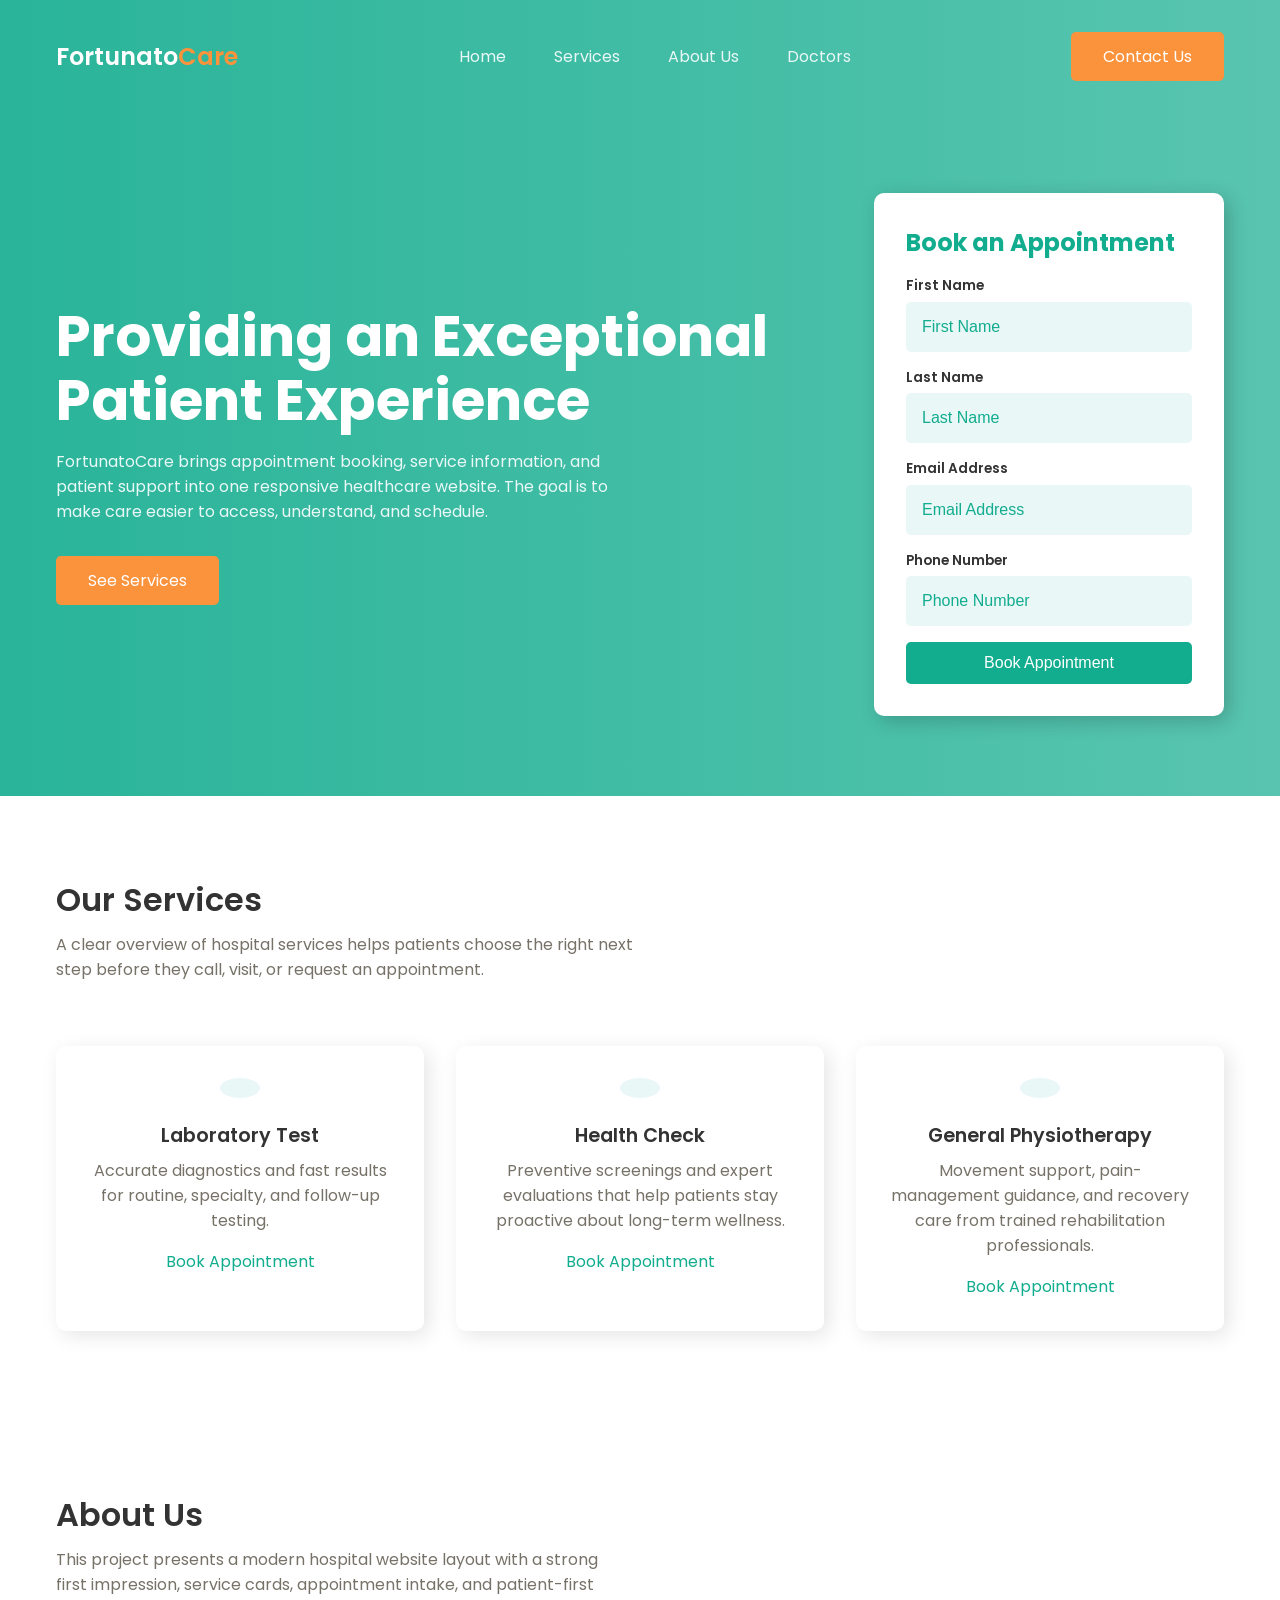
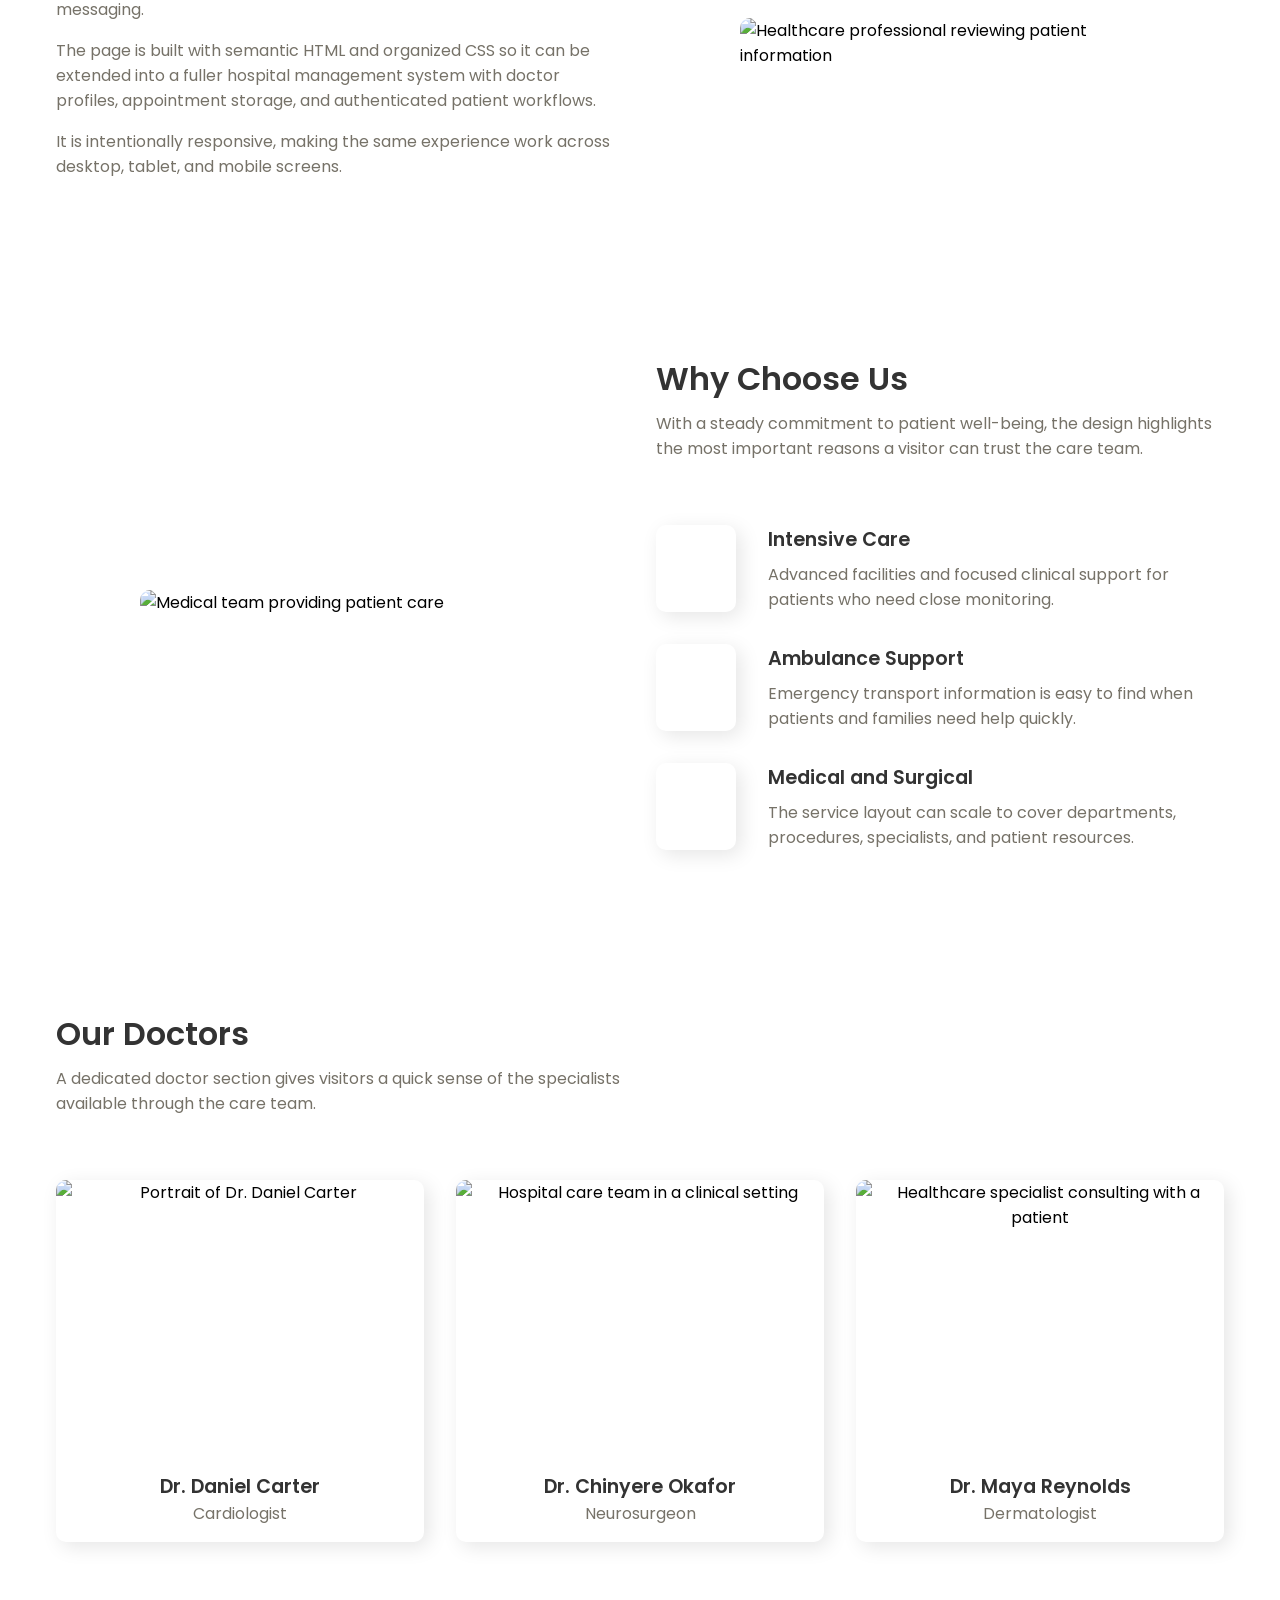
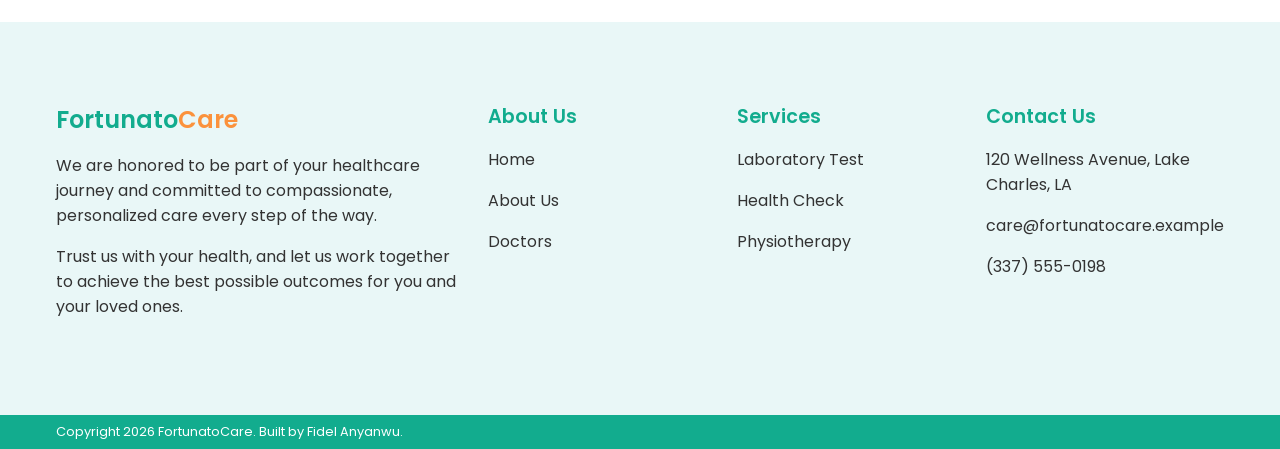
==== index.html @ faa522d3 "Polish hospital website and documentation" ====
<!DOCTYPE html>
<html lang="en">
  <head>
    <meta charset="UTF-8" />
    <meta name="viewport" content="width=device-width, initial-scale=1.0" />
    <meta
      name="description"
      content="FortunatoCare is a responsive hospital landing page for appointments, services, doctors, and patient support."
    />
    <link
      href="https://cdn.jsdelivr.net/npm/remixicon@3.4.0/fonts/remixicon.css"
      rel="stylesheet"
    />
    <link rel="stylesheet" href="styles.css" />
    <title>FortunatoCare | Responsive Hospital Website</title>
  </head>
  <body>
    <header>
      <nav class="section__container nav__container">
        <a class="nav__logo" href="#home" aria-label="FortunatoCare home">
          Fortunato<span>Care</span>
        </a>
        <ul class="nav__links">
          <li class="link"><a href="#home">Home</a></li>
          <li class="link"><a href="#services">Services</a></li>
          <li class="link"><a href="#about">About Us</a></li>
          <li class="link"><a href="#doctors">Doctors</a></li>
        </ul>
        <a class="btn" href="#contact">Contact Us</a>
      </nav>

      <div id="home" class="section__container header__container">
        <div class="header__content">
          <h1>Providing an Exceptional Patient Experience</h1>
          <p>
            FortunatoCare brings appointment booking, service information, and
            patient support into one responsive healthcare website. The goal is
            to make care easier to access, understand, and schedule.
          </p>
          <a class="btn" href="#services">See Services</a>
        </div>

        <div id="appointment" class="header__form">
          <form action="#" method="post">
            <h4>Book an Appointment</h4>
            <label>
              <span>First Name</span>
              <input type="text" name="first-name" placeholder="First Name" required />
            </label>
            <label>
              <span>Last Name</span>
              <input type="text" name="last-name" placeholder="Last Name" required />
            </label>
            <label>
              <span>Email Address</span>
              <input type="email" name="email" placeholder="Email Address" required />
            </label>
            <label>
              <span>Phone Number</span>
              <input type="tel" name="phone" placeholder="Phone Number" required />
            </label>
            <button class="btn form__btn">Book Appointment</button>
          </form>
        </div>
      </div>
    </header>

    <main>
      <section id="services" class="section__container service__container">
        <div class="service__header">
          <div class="service__header__content">
            <h2 class="section__header">Our Services</h2>
            <p>
              A clear overview of hospital services helps patients choose the
              right next step before they call, visit, or request an appointment.
            </p>
          </div>
        </div>

        <div class="service__grid">
          <div class="service__card">
            <span><i class="ri-microscope-line"></i></span>
            <h4>Laboratory Test</h4>
            <p>
              Accurate diagnostics and fast results for routine, specialty, and
              follow-up testing.
            </p>
            <a href="#appointment">Book Appointment</a>
          </div>
          <div class="service__card">
            <span><i class="ri-mental-health-line"></i></span>
            <h4>Health Check</h4>
            <p>
              Preventive screenings and expert evaluations that help patients
              stay proactive about long-term wellness.
            </p>
            <a href="#appointment">Book Appointment</a>
          </div>
          <div class="service__card">
            <span><i class="ri-hospital-line"></i></span>
            <h4>General Physiotherapy</h4>
            <p>
              Movement support, pain-management guidance, and recovery care from
              trained rehabilitation professionals.
            </p>
            <a href="#appointment">Book Appointment</a>
          </div>
        </div>
      </section>

      <section id="about" class="section__container about__container">
        <div class="about__content">
          <h2 class="section__header">About Us</h2>
          <p>
            This project presents a modern hospital website layout with a strong
            first impression, service cards, appointment intake, and patient-first
            messaging.
          </p>
          <p>
            The page is built with semantic HTML and organized CSS so it can be
            extended into a fuller hospital management system with doctor
            profiles, appointment storage, and authenticated patient workflows.
          </p>
          <p>
            It is intentionally responsive, making the same experience work
            across desktop, tablet, and mobile screens.
          </p>
        </div>
        <div class="about__image">
          <img
            src="about.jpg"
            alt="Healthcare professional reviewing patient information"
          />
        </div>
      </section>

      <section class="section__container why__container">
        <div class="why__image">
          <img src="choose-us.webp" alt="Medical team providing patient care" />
        </div>
        <div class="why__content">
          <h2 class="section__header">Why Choose Us</h2>
          <p>
            With a steady commitment to patient well-being, the design highlights
            the most important reasons a visitor can trust the care team.
          </p>
          <div class="why__grid">
            <span><i class="ri-hand-heart-line"></i></span>
            <div>
              <h4>Intensive Care</h4>
              <p>
                Advanced facilities and focused clinical support for patients who
                need close monitoring.
              </p>
            </div>
            <span><i class="ri-truck-line"></i></span>
            <div>
              <h4>Ambulance Support</h4>
              <p>
                Emergency transport information is easy to find when patients and
                families need help quickly.
              </p>
            </div>
            <span><i class="ri-hospital-line"></i></span>
            <div>
              <h4>Medical and Surgical</h4>
              <p>
                The service layout can scale to cover departments, procedures,
                specialists, and patient resources.
              </p>
            </div>
          </div>
        </div>
      </section>

      <section id="doctors" class="section__container doctors__container">
        <div class="doctors__header">
          <div class="doctors__header__content">
            <h2 class="section__header">Our Doctors</h2>
            <p>
              A dedicated doctor section gives visitors a quick sense of the
              specialists available through the care team.
            </p>
          </div>
        </div>

        <div class="doctors__grid">
          <div class="doctors__card">
            <div class="doctors__card__image">
              <img src="doctor-2.jpeg" alt="Portrait of Dr. Daniel Carter" />
            </div>
            <h4>Dr. Daniel Carter</h4>
            <p>Cardiologist</p>
          </div>
          <div class="doctors__card">
            <div class="doctors__card__image">
              <img src="us.jpg" alt="Hospital care team in a clinical setting" />
            </div>
            <h4>Dr. Chinyere Okafor</h4>
            <p>Neurosurgeon</p>
          </div>
          <div class="doctors__card">
            <div class="doctors__card__image">
              <img
                src="about.jpg"
                alt="Healthcare specialist consulting with a patient"
              />
            </div>
            <h4>Dr. Maya Reynolds</h4>
            <p>Dermatologist</p>
          </div>
        </div>
      </section>
    </main>

    <footer id="contact" class="footer">
      <div class="section__container footer__container">
        <div class="footer__col">
          <h3>Fortunato<span>Care</span></h3>
          <p>
            We are honored to be part of your healthcare journey and committed
            to compassionate, personalized care every step of the way.
          </p>
          <p>
            Trust us with your health, and let us work together to achieve the
            best possible outcomes for you and your loved ones.
          </p>
        </div>
        <div class="footer__col">
          <h4>About Us</h4>
          <p><a href="#home">Home</a></p>
          <p><a href="#about">About Us</a></p>
          <p><a href="#doctors">Doctors</a></p>
        </div>
        <div class="footer__col">
          <h4>Services</h4>
          <p><a href="#services">Laboratory Test</a></p>
          <p><a href="#services">Health Check</a></p>
          <p><a href="#services">Physiotherapy</a></p>
        </div>
        <div class="footer__col">
          <h4>Contact Us</h4>
          <p><i class="ri-map-pin-2-fill"></i> 120 Wellness Avenue, Lake Charles, LA</p>
          <p><i class="ri-mail-fill"></i> care@fortunatocare.example</p>
          <p><i class="ri-phone-fill"></i> (337) 555-0198</p>
        </div>
      </div>
      <div class="footer__bar">
        <div class="footer__bar__content">
          <p>Copyright 2026 FortunatoCare. Built by Fidel Anyanwu.</p>
        </div>
      </div>
    </footer>
  </body>
</html>
---- styles.css ----
@import url("https://fonts.googleapis.com/css2?family=Poppins:wght@400;500;600;700&display=swap");

:root {
  --primary-color: #12ac8e;
  --primary-color-dark: #0d846c;
  --primary-color-light: #e9f7f7;
  --secondary-color: #fb923c;
  --text-dark: #333333;
  --text-light: #767268;
  --white: #ffffff;
  --max-width: 1200px;
}

* {
  padding: 0;
  margin: 0;
  box-sizing: border-box;
}

html {
  scroll-behavior: smooth;
}

.section__container {
  max-width: var(--max-width);
  margin: auto;
  padding: 5rem 1rem;
}

.section__header {
  margin-bottom: 0.5rem;
  font-size: 2rem;
  font-weight: 600;
  color: var(--text-dark);
}

.btn {
  display: inline-flex;
  align-items: center;
  justify-content: center;
  padding: 0.75rem 2rem;
  outline: none;
  border: none;
  font-size: 1rem;
  white-space: nowrap;
  color: var(--white);
  background-color: var(--secondary-color);
  border-radius: 5px;
  cursor: pointer;
  transition: 0.3s;
}

.btn:hover,
.btn:focus-visible {
  color: var(--white);
  background-color: #e2761f;
}

img {
  width: 100%;
  display: block;
}

a {
  text-decoration: none;
}

body {
  font-family: "Poppins", sans-serif;
}

header {
  background-image: linear-gradient(
      to right,
      rgba(18, 172, 142, 0.9),
      rgba(18, 172, 142, 0.7)
    ),
    url("us.jpg");
  background-position: center center;
  background-size: cover;
  background-repeat: no-repeat;
}

.nav__container {
  padding: 2rem 1rem;
  display: flex;
  align-items: center;
  justify-content: space-between;
}

.nav__logo {
  font-size: 1.5rem;
  font-weight: 600;
  color: var(--white);
}

.nav__logo:hover,
.nav__logo:focus-visible {
  color: var(--white);
}

.nav__logo span {
  color: var(--secondary-color);
}

.nav__links {
  list-style: none;
  display: flex;
  align-items: center;
  justify-content: center;
  gap: 2rem;
}

.link a {
  padding: 0.5rem;
  color: var(--primary-color-light);
}

.link a:hover {
  color: var(--white);
}

.link a:focus-visible,
.btn:focus-visible,
.service__card a:focus-visible,
.footer__col a:focus-visible {
  outline: 3px solid rgba(255, 255, 255, 0.8);
  outline-offset: 3px;
}

.header__container {
  display: flex;
  align-items: center;
  gap: 5rem;
}

.header__container h1 {
  margin-bottom: 1rem;
  max-width: 800px;
  font-size: 3.5rem;
  line-height: 4rem;
  color: var(--white);
}

.header__container p {
  margin-bottom: 2rem;
  max-width: 600px;
  color: var(--primary-color-light);
}

.header__form {
  width: 100%;
  max-width: 350px;
}

.header__form form {
  display: grid;
  gap: 1rem;
  padding: 2rem;
  background-color: var(--white);
  border-radius: 10px;
  box-shadow: 5px 5px 20px rgba(0, 0, 0, 0.2);
}

.header__form input {
  width: 100%;
  padding: 1rem;
  outline: none;
  border: none;
  font-size: 1rem;
  color: var(--primary-color);
  background-color: var(--primary-color-light);
  border-radius: 5px;
}

.header__form input::placeholder {
  color: var(--primary-color);
}

.header__form label {
  display: grid;
  gap: 0.35rem;
  color: var(--text-dark);
  font-size: 0.85rem;
  font-weight: 600;
}

.header__form input:focus-visible {
  box-shadow: 0 0 0 3px rgba(18, 172, 142, 0.25);
}

.form__btn {
  background-color: var(--primary-color);
  transition: 0.3s;
}

.form__btn:hover {
  background-color: var(--primary-color-dark);
}

.header__form h4 {
  font-size: 1.5rem;
  font-weight: 700;
  color: var(--primary-color);
}

.service__header {
  display: flex;
  align-items: center;
  justify-content: space-between;
  gap: 2rem;
}

.service__header__content p {
  max-width: 600px;
  color: var(--text-light);
}

.service__btn {
  padding: 0.75rem 1rem;
  outline: none;
  font-size: 1rem;
  color: var(--primary-color);
  border: 1px solid var(--primary-color);
  background-color: transparent;
  border-radius: 5px;
  white-space: nowrap;
  cursor: pointer;
  transition: 0.3s;
}

.service__btn:hover {
  color: var(--white);
  background-color: var(--primary-color);
}

.service__grid {
  margin-top: 4rem;
  display: grid;
  grid-template-columns: repeat(3, 1fr);
  gap: 2rem;
}

.service__card {
  padding: 2rem;
  text-align: center;
  border-radius: 10px;
  box-shadow: 5px 5px 20px rgba(0, 0, 0, 0.1);
  cursor: pointer;
}

.service__card span {
  display: inline-block;
  margin-bottom: 1rem;
  padding: 10px 20px;
  font-size: 2.5rem;
  color: var(--primary-color);
  background-color: var(--primary-color-light);
  border-radius: 100%;
  transition: 0.3s;
}

.service__card h4 {
  margin-bottom: 0.5rem;
  font-size: 1.2rem;
  font-weight: 600;
  color: var(--text-dark);
}

.service__card p {
  margin-bottom: 1rem;
  color: var(--text-light);
}

.service__card a {
  color: var(--primary-color);
}

.service__card a:hover {
  color: var(--primary-color-dark);
}

.service__card:hover span {
  color: var(--primary-color-light);
  background-color: var(--primary-color);
}

.about__container {
  display: grid;
  grid-template-columns: repeat(2, 1fr);
  gap: 2rem;
  align-items: center;
}

.about__content p {
  margin-bottom: 1rem;
  color: var(--text-light);
}

.about__image img {
  max-width: 400px;
  margin: auto;
  border-radius: 10px;
}

.why__container {
  display: grid;
  grid-template-columns: repeat(2, 1fr);
  gap: 2rem;
  align-items: center;
}

.why__image img {
  max-width: 400px;
  margin: auto;
  border-radius: 10px;
}

.why__content p {
  color: var(--text-light);
}

.why__grid {
  margin-top: 4rem;
  display: grid;
  grid-template-columns: 80px auto;
  gap: 2rem;
}

.why__grid span {
  display: inline-flex;
  align-items: center;
  justify-content: center;
  font-size: 2.5rem;
  color: var(--primary-color);
  border-radius: 10px;
  box-shadow: 5px 5px 20px rgba(0, 0, 0, 0.1);
}

.why__grid h4 {
  margin-bottom: 0.5rem;
  font-size: 1.2rem;
  font-weight: 600;
  color: var(--text-dark);
}

.why__grid p {
  color: var(--text-light);
}

.doctors__header {
  display: flex;
  align-items: center;
  justify-content: space-between;
  gap: 2rem;
}

.doctors__header__content p {
  max-width: 600px;
  color: var(--text-light);
}

.doctors__nav {
  display: flex;
  align-items: center;
  gap: 1rem;
}

.doctors__nav span {
  padding: 5px 15px;
  font-size: 1.5rem;
  color: var(--primary-color);
  background-color: var(--primary-color-light);
  cursor: pointer;
}

.doctors__grid {
  margin-top: 4rem;
  display: grid;
  grid-template-columns: repeat(3, 1fr);
  gap: 2rem;
}

.doctors__card {
  text-align: center;
  box-shadow: 5px 5px 20px rgba(0, 0, 0, 0.1);
  border-radius: 10px;
  cursor: pointer;
  overflow: hidden;
}

.doctors__card__image {
  position: relative;
  overflow: hidden;
}

.doctors__card__image img {
  aspect-ratio: 4 / 3;
  object-fit: cover;
}

.doctors__socials {
  position: absolute;
  left: 0;
  bottom: -4rem;
  width: 100%;
  display: flex;
  align-items: center;
  justify-content: center;
  gap: 1rem;
  transition: 0.5s;
}

.doctors__socials span {
  display: inline-block;
  padding: 6px 12px;
  font-size: 1.5rem;
  color: var(--text-dark);
  background-color: var(--white);
  border-radius: 5px;
  cursor: pointer;
  transition: 0.3s;
}

.doctors__socials span:hover {
  color: var(--primary-color);
}

.doctors__card:hover .doctors__socials {
  bottom: 2rem;
}

.doctors__card h4 {
  margin-top: 1rem;
  font-size: 1.2rem;
  font-weight: 600;
  color: var(--text-dark);
}

.doctors__card p {
  margin-bottom: 1rem;
  color: var(--text-light);
}

.footer {
  background-color: var(--primary-color-light);
}

.footer__container {
  display: grid;
  grid-template-columns: 400px repeat(3, 1fr);
  gap: 2rem;
}

.footer__col h3 {
  margin-bottom: 1rem;
  font-size: 1.5rem;
  font-weight: 600;
  color: var(--primary-color);
}

.footer__col h3 span {
  color: var(--secondary-color);
}

.footer__col h4 {
  margin-bottom: 1rem;
  font-size: 1.2rem;
  font-weight: 600;
  color: var(--primary-color);
}

.footer__col p {
  margin-bottom: 1rem;
  color: var(--text-dark);
  cursor: pointer;
  transition: 0.3s;
}

.footer__col p:hover {
  color: var(--primary-color);
}

.footer__col a {
  color: inherit;
}

.footer__col i {
  color: var(--primary-color);
}

.footer__bar {
  background-color: var(--primary-color);
}

.footer__bar__content {
  max-width: var(--max-width);
  margin: auto;
  padding: 0.5rem 1rem;
  display: flex;
  align-items: center;
  justify-content: space-between;
  gap: 2rem;
}

.footer__bar__content p {
  font-size: 0.8rem;
  color: var(--white);
}

.footer__socials {
  display: flex;
  align-items: center;
  gap: 1rem;
  font-size: 1rem;
  color: var(--white);
  cursor: pointer;
}

@media (width < 900px) {
  .service__grid {
    grid-template-columns: repeat(2, 1fr);
    gap: 1rem;
  }

  .about__container {
    grid-template-columns: repeat(1, 1fr);
  }

  .about__image {
    grid-area: 1/1/2/2;
  }

  .about__content {
    text-align: center;
  }

  .why__container {
    grid-template-columns: repeat(1, 1fr);
  }

  .why__content {
    text-align: center;
  }

  .why__grid {
    text-align: left;
  }

  .doctors__grid {
    grid-template-columns: repeat(2, 1fr);
    gap: 1rem;
  }

  .footer__container {
    grid-template-columns: repeat(2, 1fr);
  }
}

@media (width < 780px) {
  .nav__container {
    gap: 1rem;
  }

  .nav__links {
    display: none;
  }

  .header__container {
    flex-direction: column;
  }

  .header__container h1 {
    font-size: 2.5rem;
    line-height: 3rem;
  }
}

@media (width < 600px) {
  .section__container {
    padding: 3.5rem 1rem;
  }

  .service__header {
    flex-direction: column;
    text-align: center;
  }

  .service__grid {
    grid-template-columns: repeat(1, 1fr);
  }

  .why__grid {
    column-gap: 1rem;
  }

  .doctors__header {
    flex-direction: column;
    text-align: center;
  }

  .doctors__grid {
    grid-template-columns: repeat(1, 1fr);
  }

  .footer__bar__content {
    flex-direction: column;
    gap: 1rem;
  }

  .footer__container {
    grid-template-columns: 1fr;
  }
}
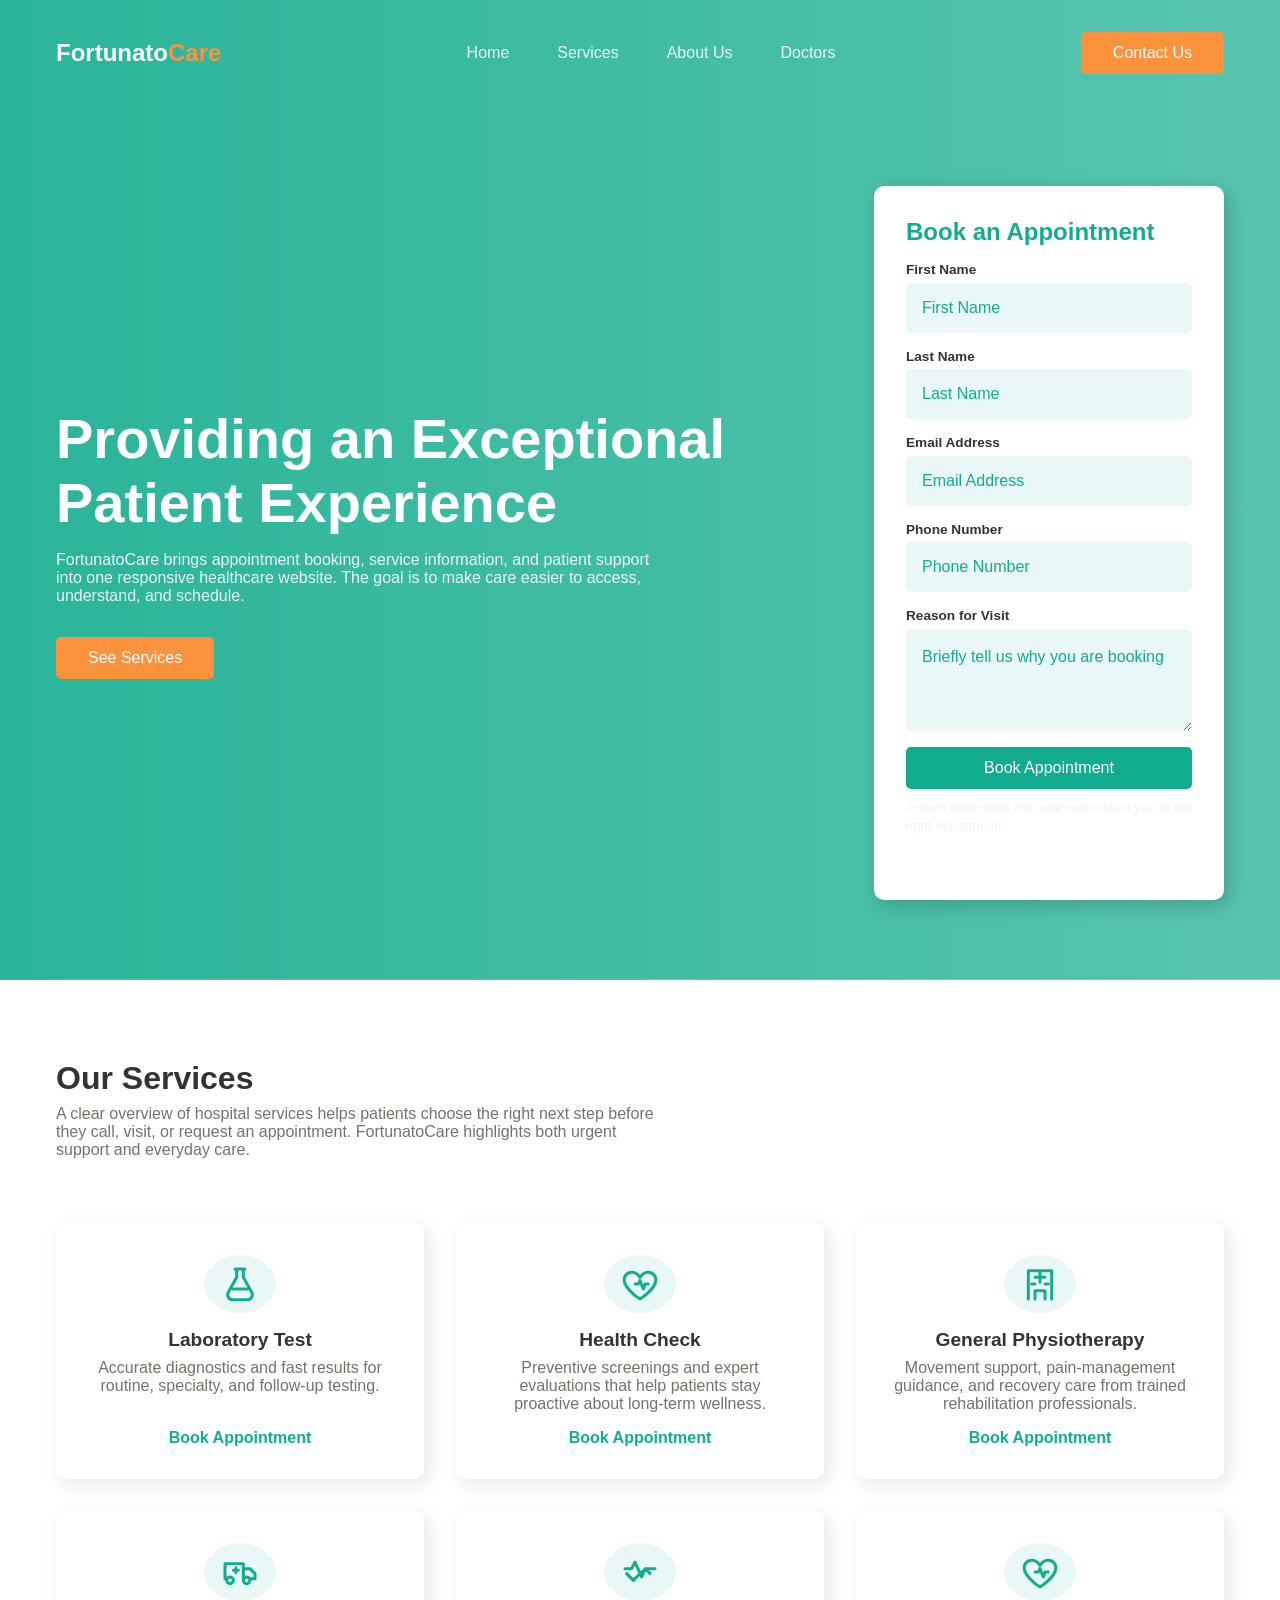
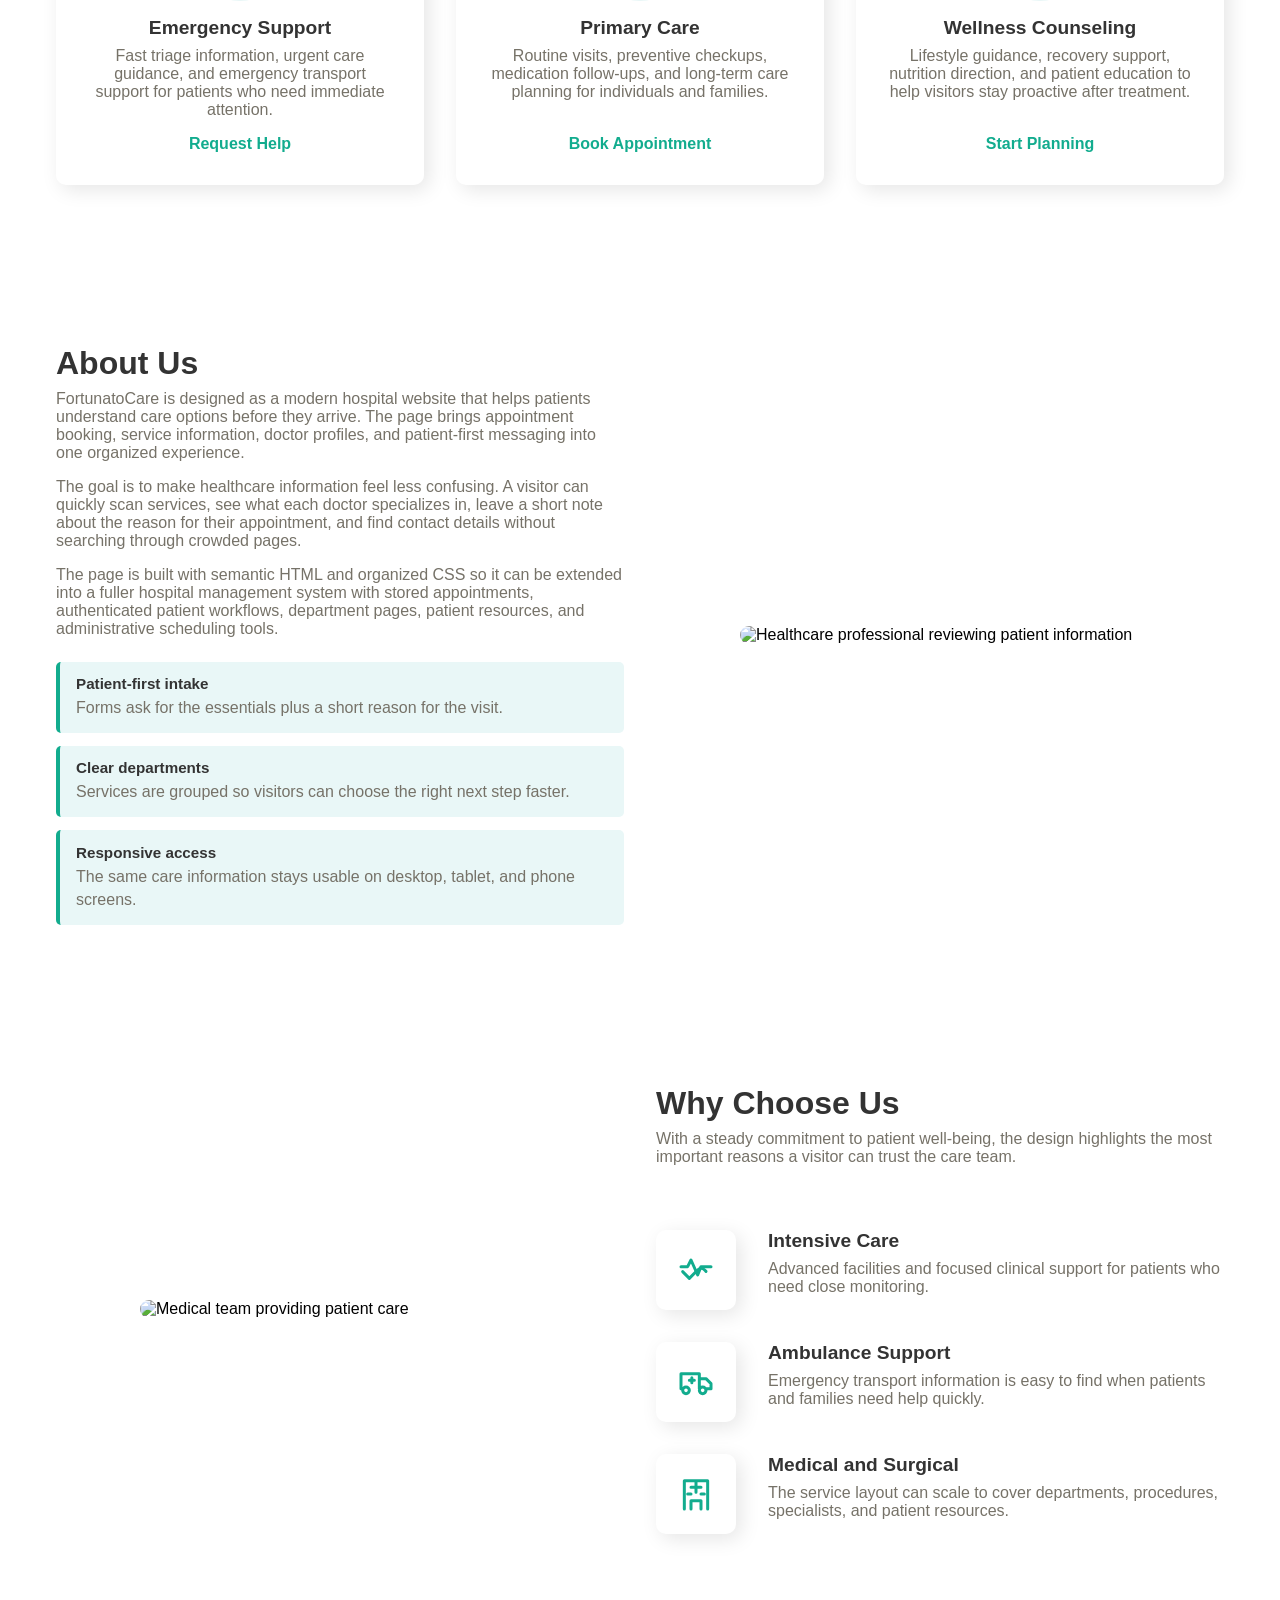
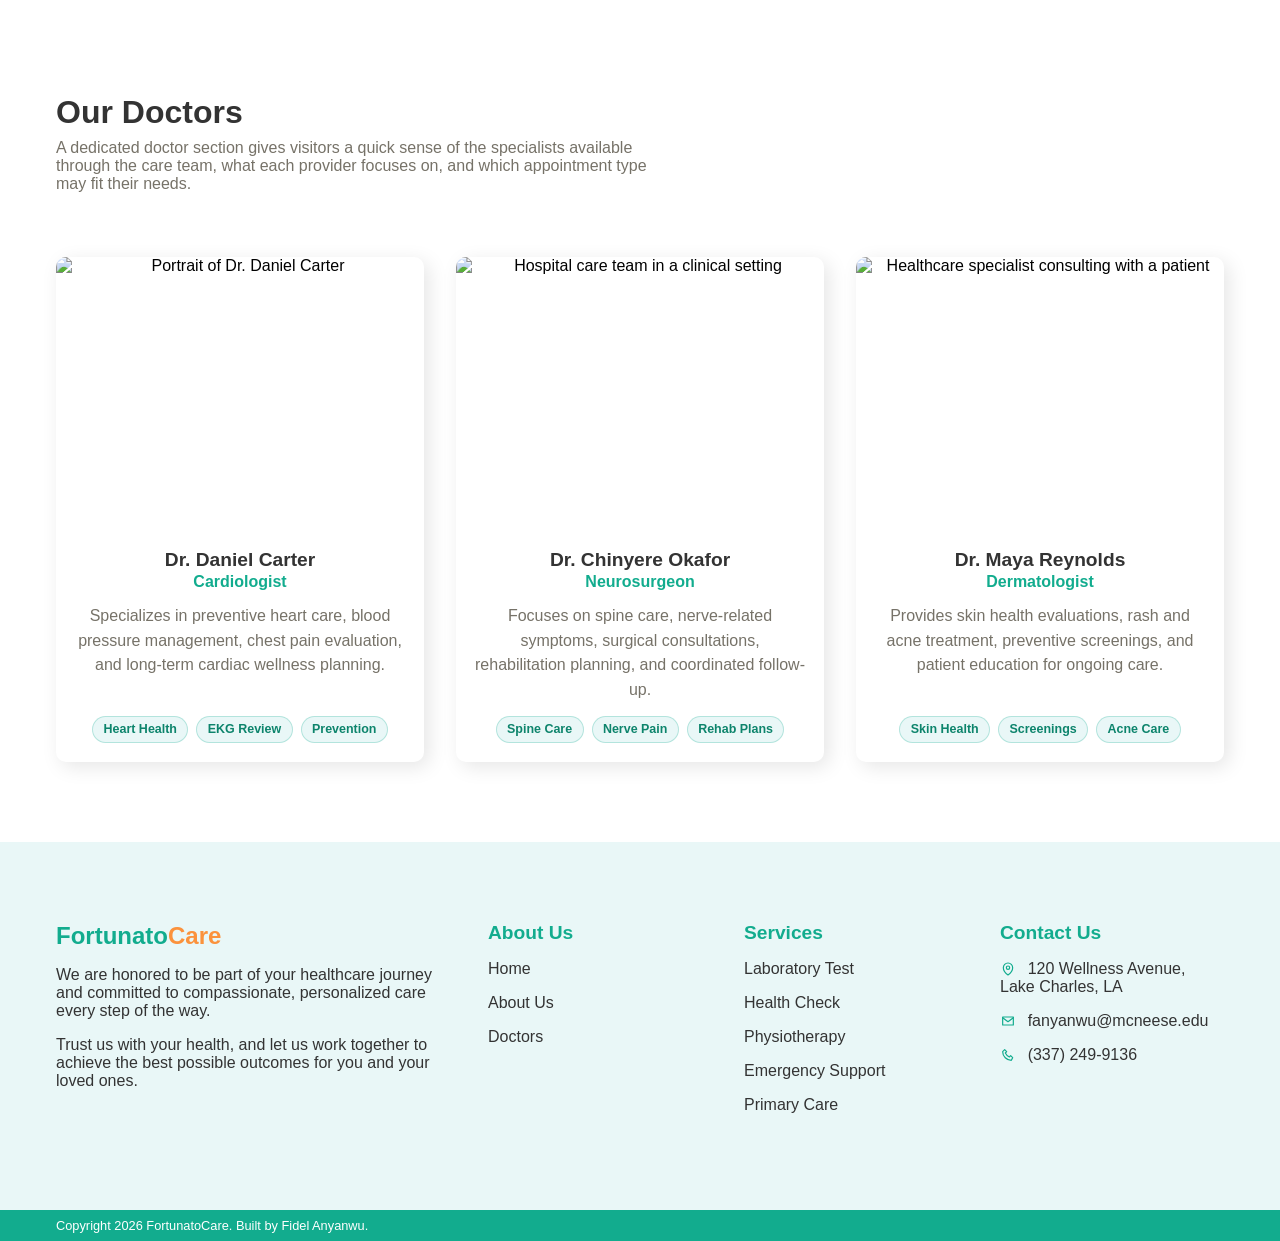
==== commit e42c316d: "Expand FortunatoCare content and form" ====
--- a/index.html
+++ b/index.html
@@ -7,14 +7,41 @@
       name="description"
       content="FortunatoCare is a responsive hospital landing page for appointments, services, doctors, and patient support."
     />
-    <link
-      href="https://cdn.jsdelivr.net/npm/remixicon@3.4.0/fonts/remixicon.css"
-      rel="stylesheet"
-    />
     <link rel="stylesheet" href="styles.css" />
     <title>FortunatoCare | Responsive Hospital Website</title>
   </head>
   <body>
+    <svg class="icon-sprite" aria-hidden="true" focusable="false">
+      <symbol id="icon-lab" viewBox="0 0 24 24">
+        <path d="M9 3h6M10 3v5l-5 9a3 3 0 0 0 2.6 4.5h8.8A3 3 0 0 0 19 17l-5-9V3" />
+        <path d="M7.5 15h9" />
+      </symbol>
+      <symbol id="icon-health" viewBox="0 0 24 24">
+        <path d="M12 21s-7-4.4-9-9.2C1.5 8.1 3.8 5 7.2 5c2 0 3.5 1.1 4.8 3 1.3-1.9 2.8-3 4.8-3 3.4 0 5.7 3.1 4.2 6.8C19 16.6 12 21 12 21z" />
+        <path d="M9 12h2l1-2 2 5 1-3h2" />
+      </symbol>
+      <symbol id="icon-hospital" viewBox="0 0 24 24">
+        <path d="M5 21V4h14v17M9 21v-5h6v5M9 8h6M12 5v6M7 12h2M15 12h2" />
+      </symbol>
+      <symbol id="icon-care" viewBox="0 0 24 24">
+        <path d="M4 13l4 4 5-5a3 3 0 0 1 4.2 0l.8.8" />
+        <path d="M3 10h4l2-4 4 9 2-5h6" />
+      </symbol>
+      <symbol id="icon-ambulance" viewBox="0 0 24 24">
+        <path d="M3 16V7h11v9M14 10h4l3 3v3h-3M6 19a2 2 0 1 0 0-4 2 2 0 0 0 0 4zM16 19a2 2 0 1 0 0-4 2 2 0 0 0 0 4zM8 11h3M9.5 9.5v3" />
+      </symbol>
+      <symbol id="icon-map" viewBox="0 0 24 24">
+        <path d="M12 21s7-5.3 7-11a7 7 0 0 0-14 0c0 5.7 7 11 7 11z" />
+        <circle cx="12" cy="10" r="2.5" />
+      </symbol>
+      <symbol id="icon-mail" viewBox="0 0 24 24">
+        <path d="M4 6h16v12H4z" />
+        <path d="M4 7l8 6 8-6" />
+      </symbol>
+      <symbol id="icon-phone" viewBox="0 0 24 24">
+        <path d="M7 4l3 3-2 2c1.2 2.5 3.5 4.8 6 6l2-2 3 3-2 4c-7 0-13-6-13-13l3-3z" />
+      </symbol>
+    </svg>
     <header>
       <nav class="section__container nav__container">
         <a class="nav__logo" href="#home" aria-label="FortunatoCare home">
@@ -43,6 +70,12 @@
         <div id="appointment" class="header__form">
           <form action="#" method="post">
             <h4>Book an Appointment</h4>
+            <div
+              class="appointment__confirmation"
+              role="status"
+              aria-live="polite"
+              hidden
+            ></div>
             <label>
               <span>First Name</span>
               <input type="text" name="first-name" placeholder="First Name" required />
@@ -59,7 +92,19 @@
               <span>Phone Number</span>
               <input type="tel" name="phone" placeholder="Phone Number" required />
             </label>
+            <label>
+              <span>Reason for Visit</span>
+              <textarea
+                name="reason"
+                placeholder="Briefly tell us why you are booking"
+                rows="3"
+                required
+              ></textarea>
+            </label>
             <button class="btn form__btn">Book Appointment</button>
+            <p class="appointment__hint">
+              A short note helps the care team direct you to the right department.
+            </p>
           </form>
         </div>
       </div>
@@ -73,13 +118,14 @@
             <p>
               A clear overview of hospital services helps patients choose the
               right next step before they call, visit, or request an appointment.
+              FortunatoCare highlights both urgent support and everyday care.
             </p>
           </div>
         </div>
 
         <div class="service__grid">
           <div class="service__card">
-            <span><i class="ri-microscope-line"></i></span>
+            <span class="icon-badge"><svg><use href="#icon-lab"></use></svg></span>
             <h4>Laboratory Test</h4>
             <p>
               Accurate diagnostics and fast results for routine, specialty, and
@@ -88,7 +134,7 @@
             <a href="#appointment">Book Appointment</a>
           </div>
           <div class="service__card">
-            <span><i class="ri-mental-health-line"></i></span>
+            <span class="icon-badge"><svg><use href="#icon-health"></use></svg></span>
             <h4>Health Check</h4>
             <p>
               Preventive screenings and expert evaluations that help patients
@@ -97,13 +143,40 @@
             <a href="#appointment">Book Appointment</a>
           </div>
           <div class="service__card">
-            <span><i class="ri-hospital-line"></i></span>
+            <span class="icon-badge"><svg><use href="#icon-hospital"></use></svg></span>
             <h4>General Physiotherapy</h4>
             <p>
               Movement support, pain-management guidance, and recovery care from
               trained rehabilitation professionals.
             </p>
             <a href="#appointment">Book Appointment</a>
+          </div>
+          <div class="service__card">
+            <span class="icon-badge"><svg><use href="#icon-ambulance"></use></svg></span>
+            <h4>Emergency Support</h4>
+            <p>
+              Fast triage information, urgent care guidance, and emergency
+              transport support for patients who need immediate attention.
+            </p>
+            <a href="#appointment">Request Help</a>
+          </div>
+          <div class="service__card">
+            <span class="icon-badge"><svg><use href="#icon-care"></use></svg></span>
+            <h4>Primary Care</h4>
+            <p>
+              Routine visits, preventive checkups, medication follow-ups, and
+              long-term care planning for individuals and families.
+            </p>
+            <a href="#appointment">Book Appointment</a>
+          </div>
+          <div class="service__card">
+            <span class="icon-badge"><svg><use href="#icon-health"></use></svg></span>
+            <h4>Wellness Counseling</h4>
+            <p>
+              Lifestyle guidance, recovery support, nutrition direction, and
+              patient education to help visitors stay proactive after treatment.
+            </p>
+            <a href="#appointment">Start Planning</a>
           </div>
         </div>
       </section>
@@ -112,19 +185,37 @@
         <div class="about__content">
           <h2 class="section__header">About Us</h2>
           <p>
-            This project presents a modern hospital website layout with a strong
-            first impression, service cards, appointment intake, and patient-first
-            messaging.
+            FortunatoCare is designed as a modern hospital website that helps
+            patients understand care options before they arrive. The page brings
+            appointment booking, service information, doctor profiles, and
+            patient-first messaging into one organized experience.
+          </p>
+          <p>
+            The goal is to make healthcare information feel less confusing. A
+            visitor can quickly scan services, see what each doctor specializes
+            in, leave a short note about the reason for their appointment, and
+            find contact details without searching through crowded pages.
           </p>
           <p>
             The page is built with semantic HTML and organized CSS so it can be
-            extended into a fuller hospital management system with doctor
-            profiles, appointment storage, and authenticated patient workflows.
-          </p>
-          <p>
-            It is intentionally responsive, making the same experience work
-            across desktop, tablet, and mobile screens.
-          </p>
+            extended into a fuller hospital management system with stored
+            appointments, authenticated patient workflows, department pages,
+            patient resources, and administrative scheduling tools.
+          </p>
+          <div class="care-highlights" aria-label="FortunatoCare highlights">
+            <div>
+              <strong>Patient-first intake</strong>
+              <span>Forms ask for the essentials plus a short reason for the visit.</span>
+            </div>
+            <div>
+              <strong>Clear departments</strong>
+              <span>Services are grouped so visitors can choose the right next step faster.</span>
+            </div>
+            <div>
+              <strong>Responsive access</strong>
+              <span>The same care information stays usable on desktop, tablet, and phone screens.</span>
+            </div>
+          </div>
         </div>
         <div class="about__image">
           <img
@@ -145,7 +236,7 @@
             the most important reasons a visitor can trust the care team.
           </p>
           <div class="why__grid">
-            <span><i class="ri-hand-heart-line"></i></span>
+            <span class="icon-badge"><svg><use href="#icon-care"></use></svg></span>
             <div>
               <h4>Intensive Care</h4>
               <p>
@@ -153,7 +244,7 @@
                 need close monitoring.
               </p>
             </div>
-            <span><i class="ri-truck-line"></i></span>
+            <span class="icon-badge"><svg><use href="#icon-ambulance"></use></svg></span>
             <div>
               <h4>Ambulance Support</h4>
               <p>
@@ -161,7 +252,7 @@
                 families need help quickly.
               </p>
             </div>
-            <span><i class="ri-hospital-line"></i></span>
+            <span class="icon-badge"><svg><use href="#icon-hospital"></use></svg></span>
             <div>
               <h4>Medical and Surgical</h4>
               <p>
@@ -179,7 +270,8 @@
             <h2 class="section__header">Our Doctors</h2>
             <p>
               A dedicated doctor section gives visitors a quick sense of the
-              specialists available through the care team.
+              specialists available through the care team, what each provider
+              focuses on, and which appointment type may fit their needs.
             </p>
           </div>
         </div>
@@ -190,14 +282,32 @@
               <img src="doctor-2.jpeg" alt="Portrait of Dr. Daniel Carter" />
             </div>
             <h4>Dr. Daniel Carter</h4>
-            <p>Cardiologist</p>
+            <p class="doctor-role">Cardiologist</p>
+            <p class="doctor-copy">
+              Specializes in preventive heart care, blood pressure management,
+              chest pain evaluation, and long-term cardiac wellness planning.
+            </p>
+            <div class="doctor-tags" aria-label="Dr. Daniel Carter specialties">
+              <span>Heart Health</span>
+              <span>EKG Review</span>
+              <span>Prevention</span>
+            </div>
           </div>
           <div class="doctors__card">
             <div class="doctors__card__image">
               <img src="us.jpg" alt="Hospital care team in a clinical setting" />
             </div>
             <h4>Dr. Chinyere Okafor</h4>
-            <p>Neurosurgeon</p>
+            <p class="doctor-role">Neurosurgeon</p>
+            <p class="doctor-copy">
+              Focuses on spine care, nerve-related symptoms, surgical
+              consultations, rehabilitation planning, and coordinated follow-up.
+            </p>
+            <div class="doctor-tags" aria-label="Dr. Chinyere Okafor specialties">
+              <span>Spine Care</span>
+              <span>Nerve Pain</span>
+              <span>Rehab Plans</span>
+            </div>
           </div>
           <div class="doctors__card">
             <div class="doctors__card__image">
@@ -207,7 +317,16 @@
               />
             </div>
             <h4>Dr. Maya Reynolds</h4>
-            <p>Dermatologist</p>
+            <p class="doctor-role">Dermatologist</p>
+            <p class="doctor-copy">
+              Provides skin health evaluations, rash and acne treatment,
+              preventive screenings, and patient education for ongoing care.
+            </p>
+            <div class="doctor-tags" aria-label="Dr. Maya Reynolds specialties">
+              <span>Skin Health</span>
+              <span>Screenings</span>
+              <span>Acne Care</span>
+            </div>
           </div>
         </div>
       </section>
@@ -237,12 +356,14 @@
           <p><a href="#services">Laboratory Test</a></p>
           <p><a href="#services">Health Check</a></p>
           <p><a href="#services">Physiotherapy</a></p>
+          <p><a href="#services">Emergency Support</a></p>
+          <p><a href="#services">Primary Care</a></p>
         </div>
         <div class="footer__col">
           <h4>Contact Us</h4>
-          <p><i class="ri-map-pin-2-fill"></i> 120 Wellness Avenue, Lake Charles, LA</p>
-          <p><i class="ri-mail-fill"></i> care@fortunatocare.example</p>
-          <p><i class="ri-phone-fill"></i> (337) 555-0198</p>
+          <p><svg class="footer-icon"><use href="#icon-map"></use></svg> 120 Wellness Avenue, Lake Charles, LA</p>
+          <p><svg class="footer-icon"><use href="#icon-mail"></use></svg> fanyanwu@mcneese.edu</p>
+          <p><svg class="footer-icon"><use href="#icon-phone"></use></svg> (337) 249-9136</p>
         </div>
       </div>
       <div class="footer__bar">
@@ -251,5 +372,26 @@
         </div>
       </div>
     </footer>
+    <script>
+      const appointmentForm = document.querySelector("#appointment form");
+      const confirmation = document.querySelector(".appointment__confirmation");
+
+      appointmentForm.addEventListener("submit", (event) => {
+        event.preventDefault();
+
+        const formData = new FormData(appointmentForm);
+        const firstName = formData.get("first-name").trim();
+        const reason = formData.get("reason").trim();
+
+        const title = document.createElement("strong");
+        const message = document.createElement("span");
+        title.textContent = "Appointment request sent.";
+        message.textContent = `Thank you, ${firstName}. We received your request about "${reason}" and will contact you soon to confirm a time.`;
+        confirmation.replaceChildren(title, message);
+        confirmation.hidden = false;
+        appointmentForm.reset();
+        confirmation.scrollIntoView({ block: "center" });
+      });
+    </script>
   </body>
 </html>
--- a/styles.css
+++ b/styles.css
@@ -1,6 +1,4 @@
-@import url("https://fonts.googleapis.com/css2?family=Poppins:wght@400;500;600;700&display=swap");
-
-:root {
+:root {
   --primary-color: #12ac8e;
   --primary-color-dark: #0d846c;
   --primary-color-light: #e9f7f7;
@@ -65,11 +63,26 @@
   text-decoration: none;
 }
 
-body {
-  font-family: "Poppins", sans-serif;
-}
-
-header {
+body {
+  font-family: "Segoe UI", Arial, Helvetica, sans-serif;
+}
+
+.icon-sprite {
+  display: none;
+}
+
+.icon-badge svg,
+.footer-icon {
+  width: 1em;
+  height: 1em;
+  fill: none;
+  stroke: currentColor;
+  stroke-width: 1.8;
+  stroke-linecap: round;
+  stroke-linejoin: round;
+}
+
+header {
   background-image: linear-gradient(
       to right,
       rgba(18, 172, 142, 0.9),
@@ -81,12 +94,13 @@
   background-repeat: no-repeat;
 }
 
-.nav__container {
-  padding: 2rem 1rem;
-  display: flex;
-  align-items: center;
-  justify-content: space-between;
-}
+.nav__container {
+  padding: 2rem 1rem;
+  display: flex;
+  flex-wrap: wrap;
+  align-items: center;
+  justify-content: space-between;
+}
 
 .nav__logo {
   font-size: 1.5rem;
@@ -162,18 +176,27 @@
   box-shadow: 5px 5px 20px rgba(0, 0, 0, 0.2);
 }
 
-.header__form input {
+.header__form input,
+.header__form textarea {
   width: 100%;
   padding: 1rem;
   outline: none;
   border: none;
   font-size: 1rem;
+  font-family: inherit;
   color: var(--primary-color);
-  background-color: var(--primary-color-light);
-  border-radius: 5px;
-}
-
-.header__form input::placeholder {
+  background-color: var(--primary-color-light);
+  border-radius: 5px;
+}
+
+.header__form textarea {
+  min-height: 92px;
+  resize: vertical;
+  line-height: 1.45;
+}
+
+.header__form input::placeholder,
+.header__form textarea::placeholder {
   color: var(--primary-color);
 }
 
@@ -185,7 +208,8 @@
   font-weight: 600;
 }
 
-.header__form input:focus-visible {
+.header__form input:focus-visible,
+.header__form textarea:focus-visible {
   box-shadow: 0 0 0 3px rgba(18, 172, 142, 0.25);
 }
 
@@ -198,11 +222,41 @@
   background-color: var(--primary-color-dark);
 }
 
-.header__form h4 {
-  font-size: 1.5rem;
-  font-weight: 700;
-  color: var(--primary-color);
-}
+.header__form h4 {
+  font-size: 1.5rem;
+  font-weight: 700;
+  color: var(--primary-color);
+}
+
+.appointment__hint {
+  margin: -0.35rem 0 0;
+  color: #5d6b66;
+  font-size: 0.82rem;
+  line-height: 1.4;
+}
+
+.appointment__confirmation {
+  display: grid;
+  gap: 0.35rem;
+  border-left: 4px solid var(--primary-color);
+  padding: 0.85rem 0.9rem;
+  background: var(--primary-color-light);
+  color: var(--text-dark);
+  border-radius: 5px;
+}
+
+.appointment__confirmation[hidden] {
+  display: none;
+}
+
+.appointment__confirmation strong {
+  color: var(--primary-color-dark);
+}
+
+.appointment__confirmation span {
+  color: var(--text-light);
+  line-height: 1.45;
+}
 
 .service__header {
   display: flex;
@@ -241,21 +295,28 @@
   gap: 2rem;
 }
 
-.service__card {
-  padding: 2rem;
-  text-align: center;
-  border-radius: 10px;
-  box-shadow: 5px 5px 20px rgba(0, 0, 0, 0.1);
+.service__card {
+  display: flex;
+  min-height: 100%;
+  flex-direction: column;
+  align-items: center;
+  padding: 2rem;
+  text-align: center;
+  border-radius: 10px;
+  box-shadow: 5px 5px 20px rgba(0, 0, 0, 0.1);
   cursor: pointer;
 }
 
-.service__card span {
-  display: inline-block;
-  margin-bottom: 1rem;
-  padding: 10px 20px;
-  font-size: 2.5rem;
-  color: var(--primary-color);
-  background-color: var(--primary-color-light);
+.service__card span {
+  display: inline-flex;
+  width: 72px;
+  height: 58px;
+  align-items: center;
+  justify-content: center;
+  margin-bottom: 1rem;
+  font-size: 2.5rem;
+  color: var(--primary-color);
+  background-color: var(--primary-color-light);
   border-radius: 100%;
   transition: 0.3s;
 }
@@ -272,9 +333,11 @@
   color: var(--text-light);
 }
 
-.service__card a {
-  color: var(--primary-color);
-}
+.service__card a {
+  margin-top: auto;
+  color: var(--primary-color);
+  font-weight: 600;
+}
 
 .service__card a:hover {
   color: var(--primary-color-dark);
@@ -292,16 +355,41 @@
   align-items: center;
 }
 
-.about__content p {
-  margin-bottom: 1rem;
-  color: var(--text-light);
-}
-
-.about__image img {
-  max-width: 400px;
-  margin: auto;
-  border-radius: 10px;
-}
+.about__content p {
+  margin-bottom: 1rem;
+  color: var(--text-light);
+}
+
+.care-highlights {
+  display: grid;
+  gap: 0.8rem;
+  margin-top: 1.5rem;
+}
+
+.care-highlights div {
+  display: grid;
+  gap: 0.25rem;
+  border-left: 4px solid var(--primary-color);
+  padding: 0.85rem 1rem;
+  background-color: var(--primary-color-light);
+  border-radius: 5px;
+}
+
+.care-highlights strong {
+  color: var(--text-dark);
+  font-size: 0.95rem;
+}
+
+.care-highlights span {
+  color: var(--text-light);
+  line-height: 1.45;
+}
+
+.about__image img {
+  max-width: 400px;
+  margin: auto;
+  border-radius: 10px;
+}
 
 .why__container {
   display: grid;
@@ -327,11 +415,13 @@
   gap: 2rem;
 }
 
-.why__grid span {
-  display: inline-flex;
-  align-items: center;
-  justify-content: center;
-  font-size: 2.5rem;
+.why__grid span {
+  display: inline-flex;
+  width: 80px;
+  height: 80px;
+  align-items: center;
+  justify-content: center;
+  font-size: 2.5rem;
   color: var(--primary-color);
   border-radius: 10px;
   box-shadow: 5px 5px 20px rgba(0, 0, 0, 0.1);
@@ -381,10 +471,13 @@
   gap: 2rem;
 }
 
-.doctors__card {
-  text-align: center;
-  box-shadow: 5px 5px 20px rgba(0, 0, 0, 0.1);
-  border-radius: 10px;
+.doctors__card {
+  display: flex;
+  min-height: 100%;
+  flex-direction: column;
+  text-align: center;
+  box-shadow: 5px 5px 20px rgba(0, 0, 0, 0.1);
+  border-radius: 10px;
   cursor: pointer;
   overflow: hidden;
 }
@@ -430,21 +523,50 @@
   bottom: 2rem;
 }
 
-.doctors__card h4 {
-  margin-top: 1rem;
-  font-size: 1.2rem;
-  font-weight: 600;
-  color: var(--text-dark);
-}
-
-.doctors__card p {
-  margin-bottom: 1rem;
-  color: var(--text-light);
-}
-
-.footer {
-  background-color: var(--primary-color-light);
-}
+.doctors__card h4 {
+  margin-top: 1rem;
+  margin-bottom: 0.15rem;
+  font-size: 1.2rem;
+  font-weight: 600;
+  color: var(--text-dark);
+}
+
+.doctors__card p {
+  margin-bottom: 0.8rem;
+  color: var(--text-light);
+}
+
+.doctor-role {
+  color: var(--primary-color) !important;
+  font-weight: 700;
+}
+
+.doctor-copy {
+  padding: 0 1.1rem;
+  line-height: 1.55;
+}
+
+.doctor-tags {
+  display: flex;
+  flex-wrap: wrap;
+  justify-content: center;
+  gap: 0.5rem;
+  margin: auto 1rem 1.2rem;
+}
+
+.doctor-tags span {
+  border: 1px solid rgba(18, 172, 142, 0.25);
+  border-radius: 999px;
+  padding: 0.35rem 0.65rem;
+  background: var(--primary-color-light);
+  color: var(--primary-color-dark);
+  font-size: 0.78rem;
+  font-weight: 700;
+}
+
+.footer {
+  background-color: var(--primary-color-light);
+}
 
 .footer__container {
   display: grid;
@@ -485,7 +607,9 @@
   color: inherit;
 }
 
-.footer__col i {
+.footer-icon {
+  margin-right: 0.45rem;
+  vertical-align: -0.15em;
   color: var(--primary-color);
 }
 
@@ -531,9 +655,13 @@
     grid-area: 1/1/2/2;
   }
 
-  .about__content {
-    text-align: center;
-  }
+  .about__content {
+    text-align: center;
+  }
+
+  .care-highlights {
+    text-align: left;
+  }
 
   .why__container {
     grid-template-columns: repeat(1, 1fr);
@@ -560,10 +688,28 @@
 @media (width < 780px) {
   .nav__container {
     gap: 1rem;
+    padding: 1rem;
   }
 
   .nav__links {
-    display: none;
+    order: 3;
+    width: 100%;
+    display: flex;
+    flex-wrap: wrap;
+    justify-content: flex-start;
+    gap: 0.5rem;
+  }
+
+  .link a {
+    display: inline-flex;
+    border: 1px solid rgba(255, 255, 255, 0.35);
+    border-radius: 5px;
+    padding: 0.45rem 0.7rem;
+    background: rgba(255, 255, 255, 0.1);
+  }
+
+  .nav__container .btn {
+    padding: 0.6rem 1rem;
   }
 
   .header__container {
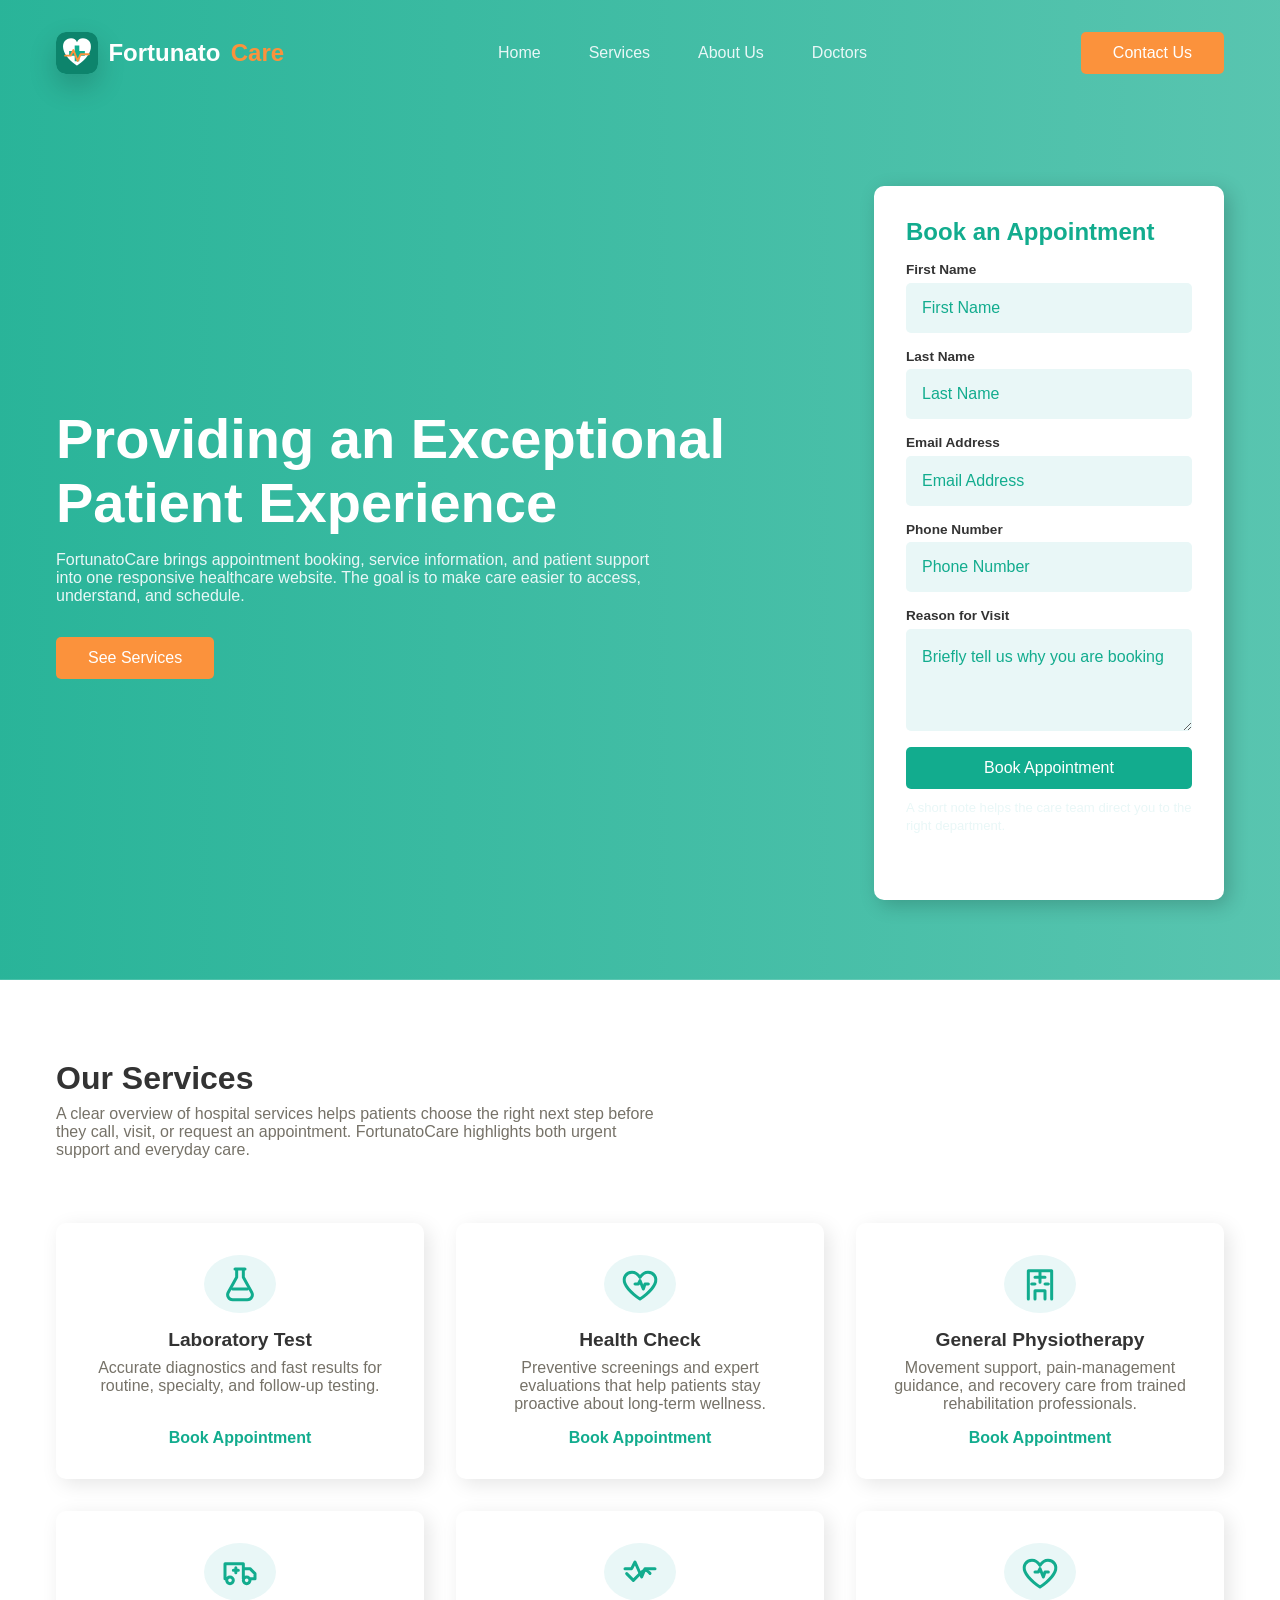
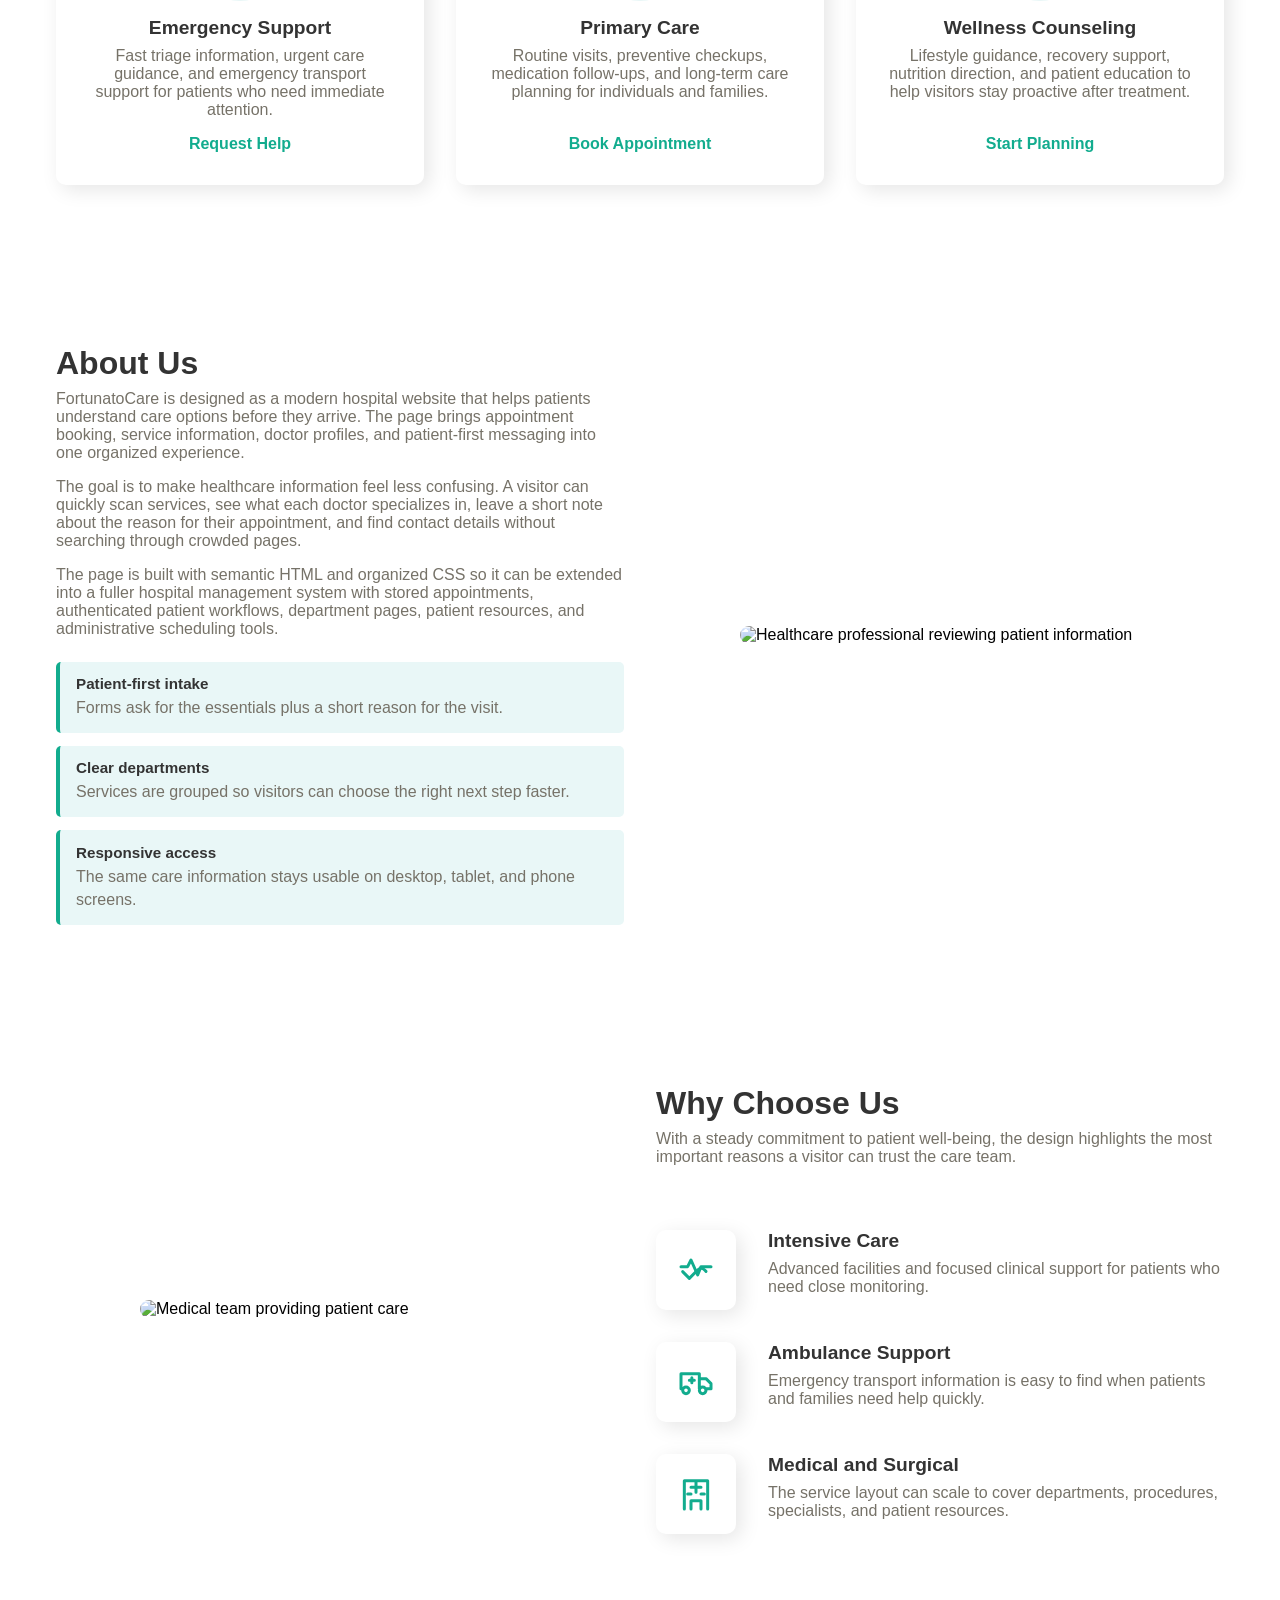
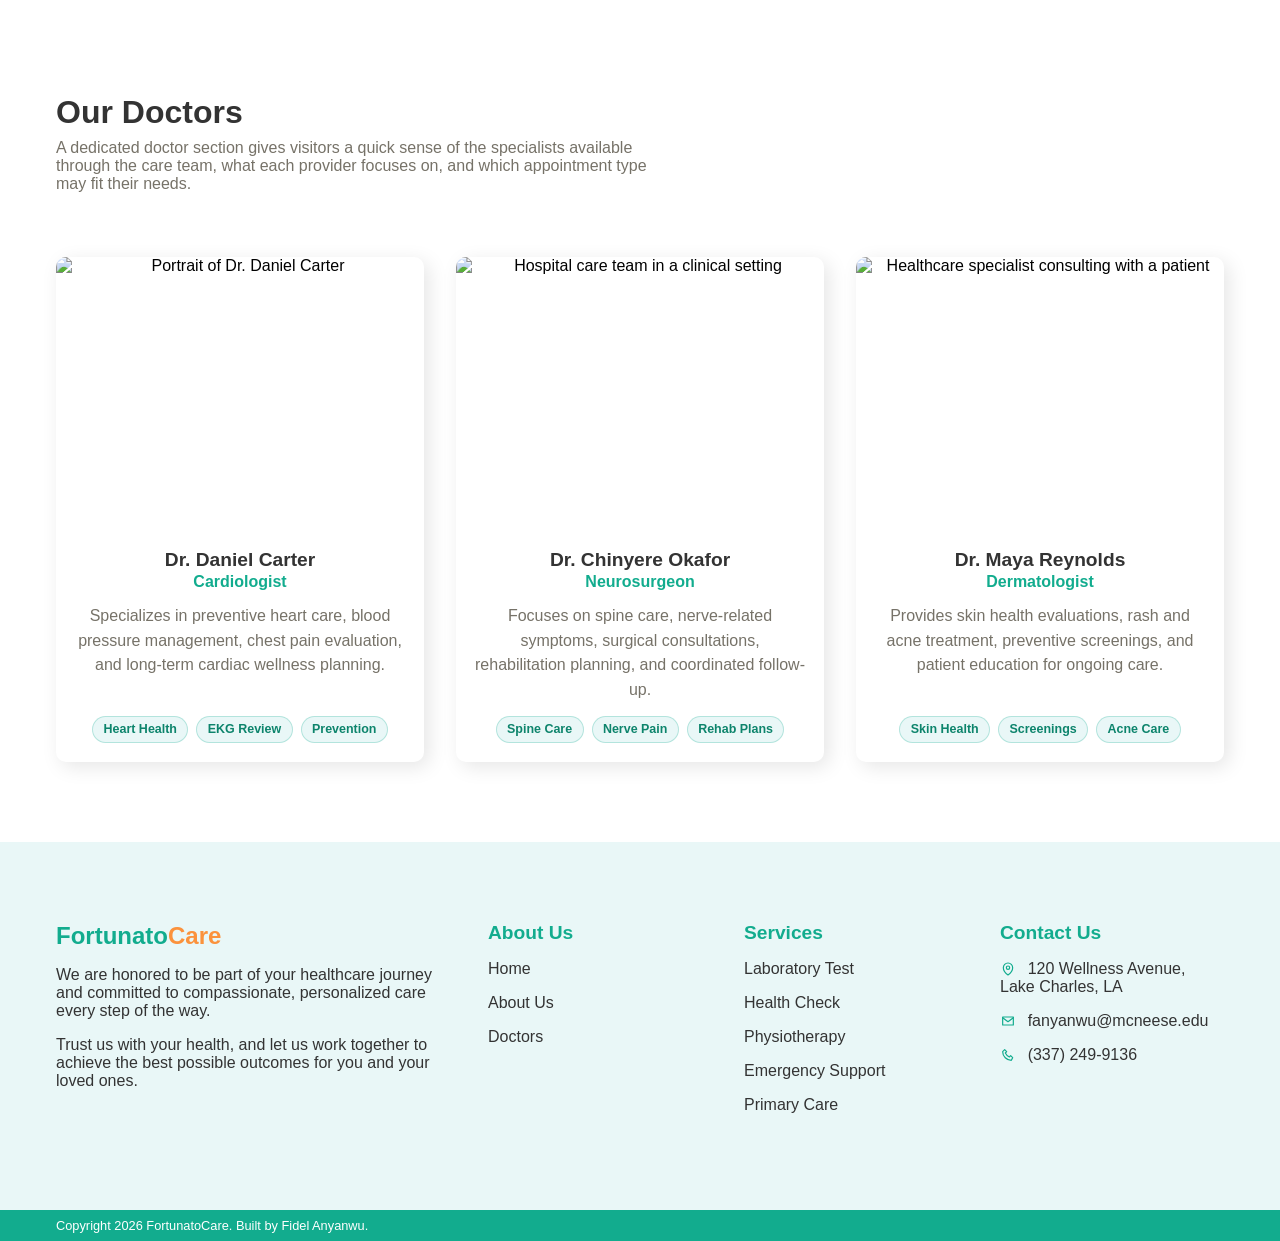
==== commit d4d873ee: "Add FortunatoCare site symbol" ====
--- a/index.html
+++ b/index.html
@@ -7,6 +7,7 @@
       name="description"
       content="FortunatoCare is a responsive hospital landing page for appointments, services, doctors, and patient support."
     />
+    <link rel="icon" type="image/svg+xml" href="assets/fortunatocare-symbol.svg" />
     <link rel="stylesheet" href="styles.css" />
     <title>FortunatoCare | Responsive Hospital Website</title>
   </head>
--- a/styles.css
+++ b/styles.css
@@ -103,9 +103,22 @@
 }
 
 .nav__logo {
+  display: inline-flex;
+  align-items: center;
+  gap: 0.65rem;
   font-size: 1.5rem;
   font-weight: 600;
   color: var(--white);
+}
+
+.nav__logo::before {
+  content: "";
+  width: 42px;
+  height: 42px;
+  flex: 0 0 42px;
+  border-radius: 10px;
+  background: url("assets/fortunatocare-symbol.svg") center/cover no-repeat;
+  box-shadow: 0 12px 28px rgba(0, 0, 0, 0.18);
 }
 
 .nav__logo:hover,
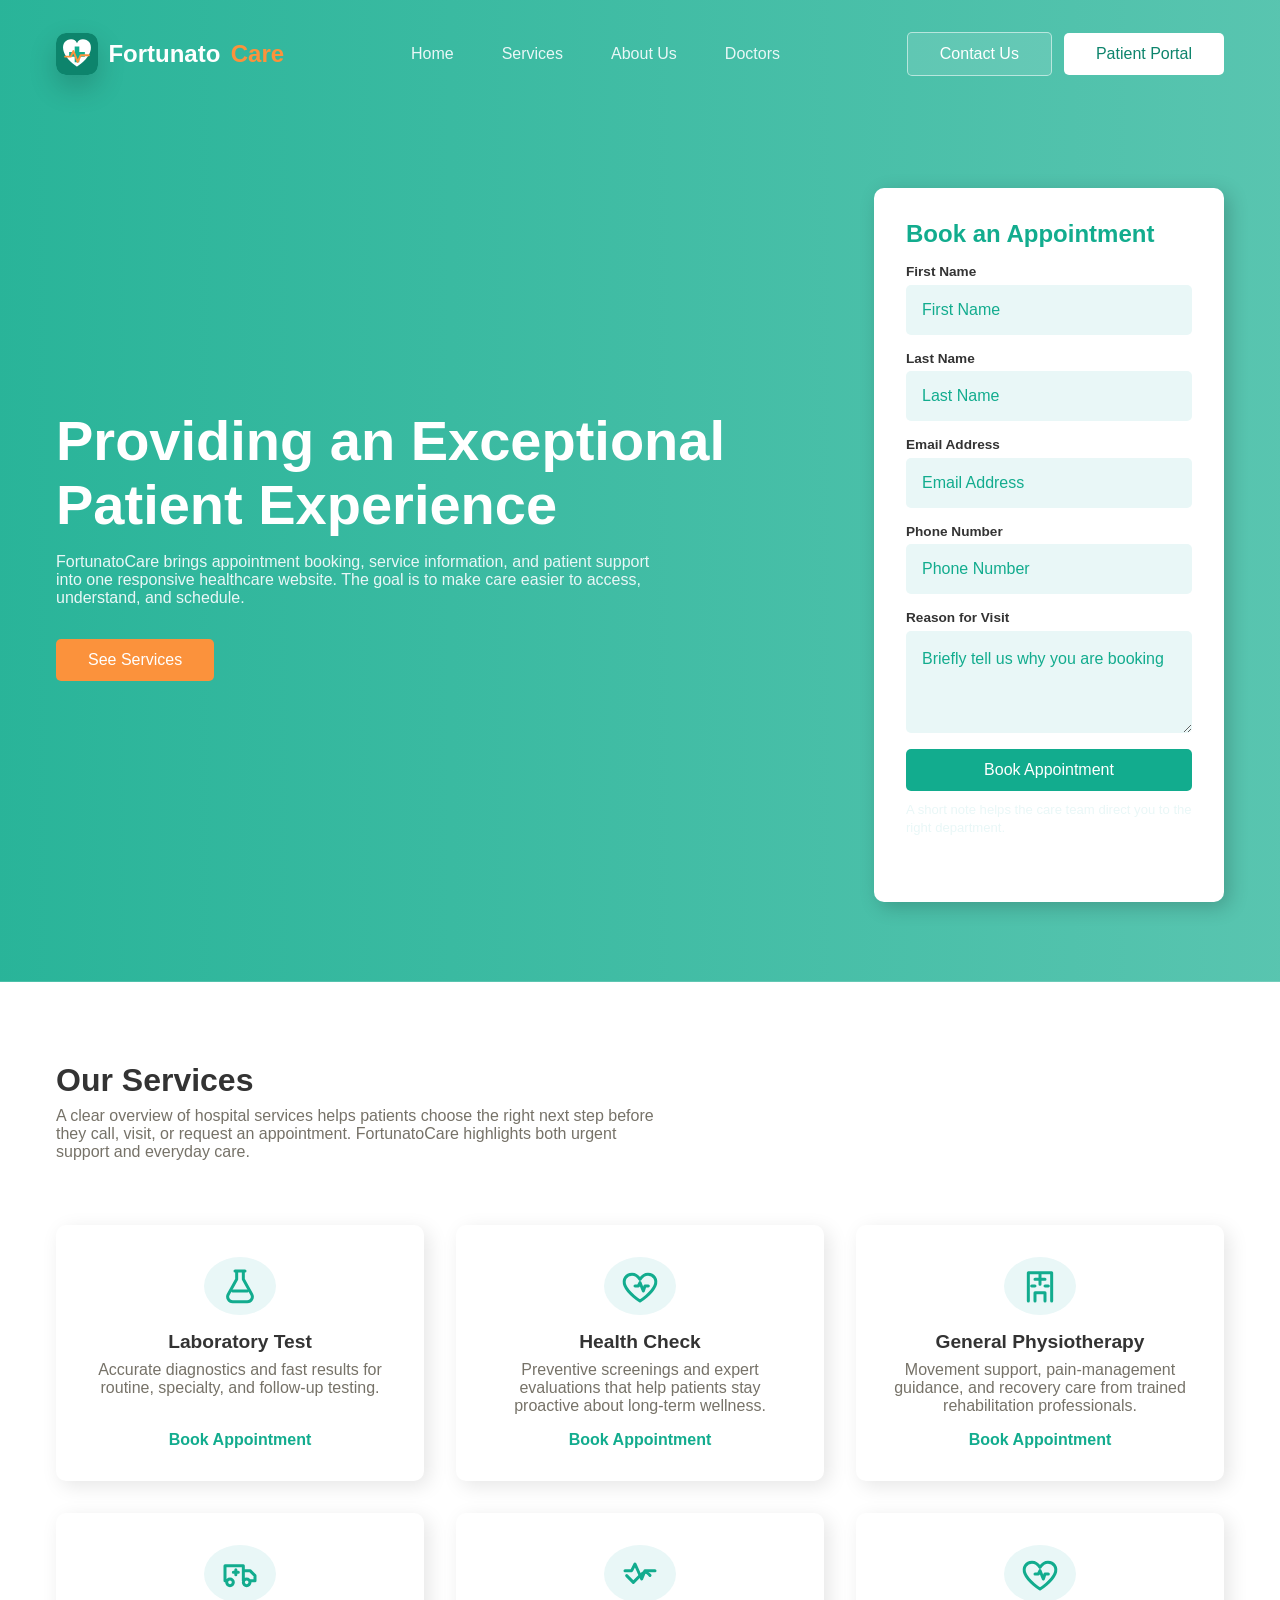
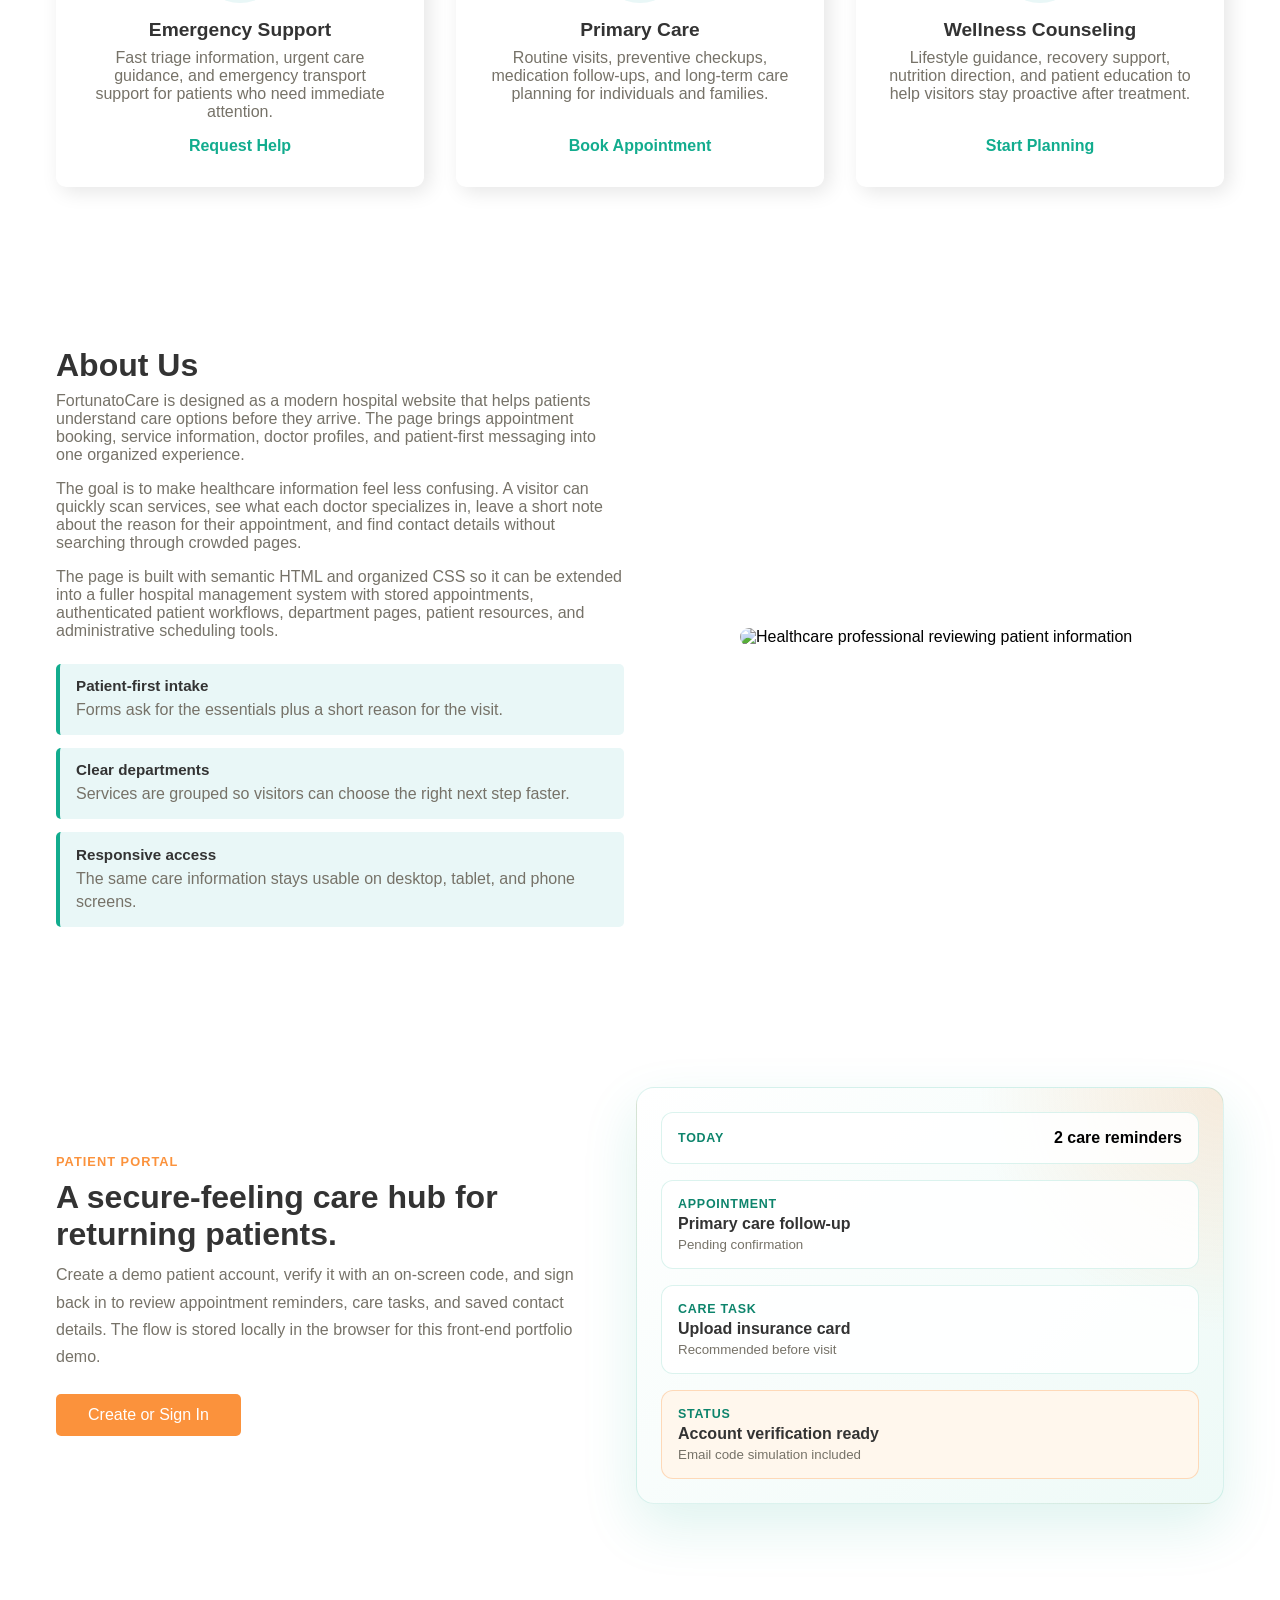
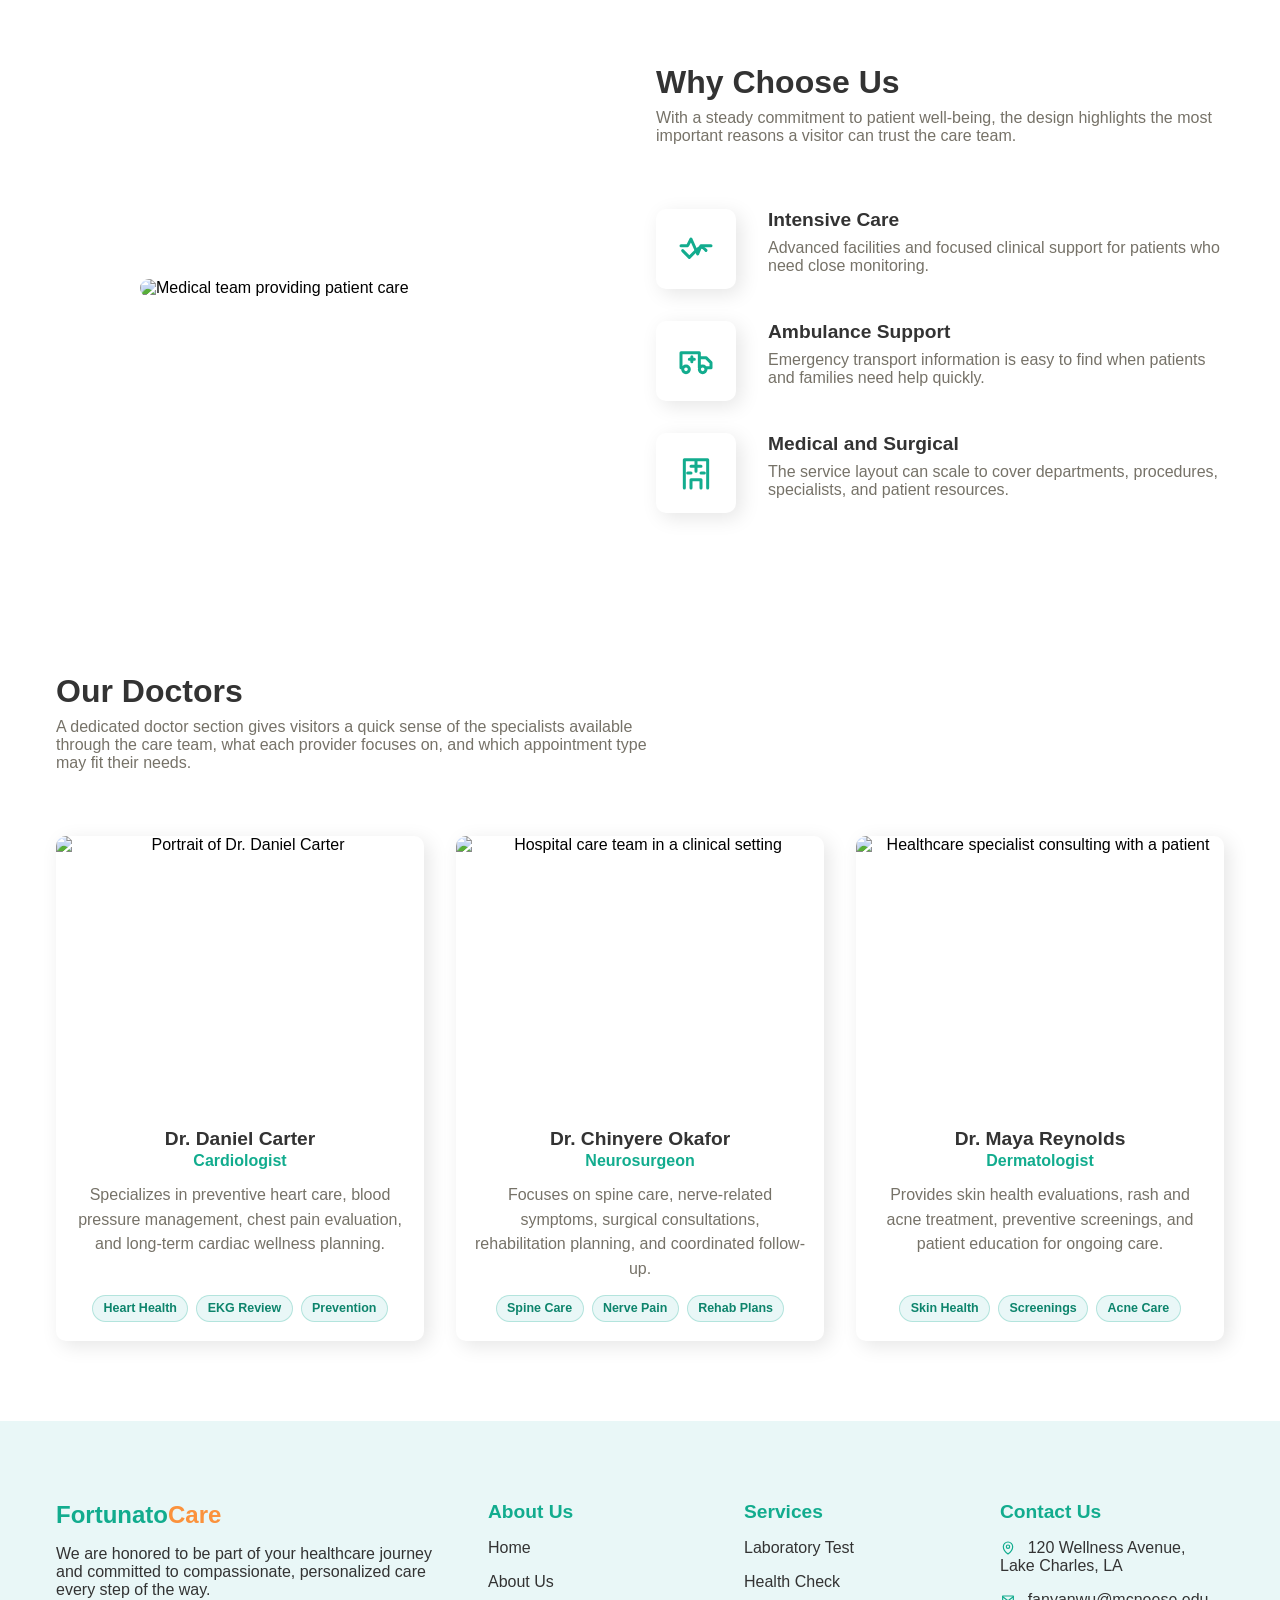
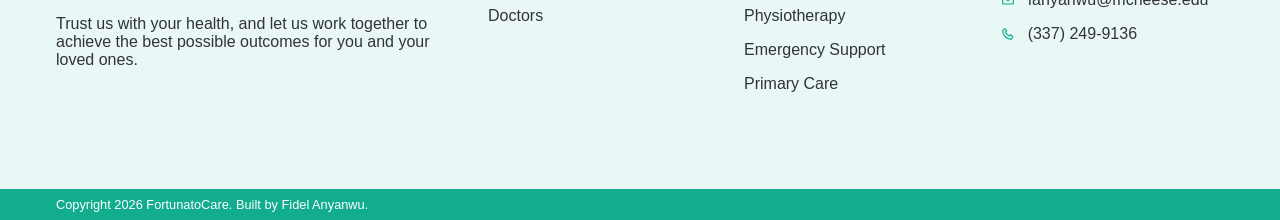
==== commit 1ce5e77a: "Add FortunatoCare patient portal flow" ====
--- a/index.html
+++ b/index.html
@@ -54,7 +54,12 @@
           <li class="link"><a href="#about">About Us</a></li>
           <li class="link"><a href="#doctors">Doctors</a></li>
         </ul>
-        <a class="btn" href="#contact">Contact Us</a>
+        <div class="nav__actions">
+          <a class="btn btn--ghost" href="#contact">Contact Us</a>
+          <button class="btn portal-button" type="button" data-open-portal>
+            Patient Portal
+          </button>
+        </div>
       </nav>
 
       <div id="home" class="section__container header__container">
@@ -226,6 +231,41 @@
         </div>
       </section>
 
+      <section id="portal" class="section__container portal__container" aria-labelledby="portal-title">
+        <div class="portal__content">
+          <p class="section__eyebrow">Patient Portal</p>
+          <h2 id="portal-title" class="section__header">A secure-feeling care hub for returning patients.</h2>
+          <p>
+            Create a demo patient account, verify it with an on-screen code, and
+            sign back in to review appointment reminders, care tasks, and saved
+            contact details. The flow is stored locally in the browser for this
+            front-end portfolio demo.
+          </p>
+          <button class="btn" type="button" data-open-portal>Create or Sign In</button>
+        </div>
+        <div class="portal__panel" aria-label="Patient portal preview">
+          <div class="portal__panel__top">
+            <span>Today</span>
+            <strong>2 care reminders</strong>
+          </div>
+          <div class="portal-row">
+            <span>Appointment</span>
+            <strong>Primary care follow-up</strong>
+            <small>Pending confirmation</small>
+          </div>
+          <div class="portal-row">
+            <span>Care Task</span>
+            <strong>Upload insurance card</strong>
+            <small>Recommended before visit</small>
+          </div>
+          <div class="portal-row portal-row--accent">
+            <span>Status</span>
+            <strong>Account verification ready</strong>
+            <small>Email code simulation included</small>
+          </div>
+        </div>
+      </section>
+
       <section class="section__container why__container">
         <div class="why__image">
           <img src="choose-us.webp" alt="Medical team providing patient care" />
@@ -373,6 +413,78 @@
         </div>
       </div>
     </footer>
+    <div
+      class="portal-modal"
+      id="patientPortalModal"
+      role="dialog"
+      aria-modal="true"
+      aria-labelledby="patientPortalTitle"
+      aria-hidden="true"
+    >
+      <div class="portal-auth-card">
+        <button
+          class="portal-close"
+          id="closePatientPortal"
+          type="button"
+          aria-label="Close patient portal"
+        >
+          &times;
+        </button>
+        <div class="portal-auth-intro">
+          <p class="section__eyebrow">FortunatoCare Portal</p>
+          <h2 id="patientPortalTitle">Access your care workspace</h2>
+          <p>
+            This front-end demo simulates account creation, email verification,
+            sign in, and a saved patient session using browser storage.
+          </p>
+          <div class="portal-status" id="patientPortalStatus" role="status" aria-live="polite">
+            No patient is signed in.
+          </div>
+        </div>
+        <div class="portal-tabs" role="tablist" aria-label="Patient portal forms">
+          <button class="is-active" type="button" data-portal-tab="create">Create Account</button>
+          <button type="button" data-portal-tab="signin">Sign In</button>
+        </div>
+        <form class="portal-form" id="portalCreateForm">
+          <label>
+            Full Name
+            <input type="text" name="name" placeholder="Your name" required />
+          </label>
+          <label>
+            Email Address
+            <input type="email" name="email" placeholder="you@example.com" required />
+          </label>
+          <label>
+            Password
+            <input type="password" name="password" placeholder="At least 6 characters" minlength="6" required />
+          </label>
+          <button class="btn" type="submit">Send Verification Code</button>
+        </form>
+        <form class="portal-form" id="portalSigninForm" hidden>
+          <label>
+            Email Address
+            <input type="email" name="email" placeholder="you@example.com" required />
+          </label>
+          <label>
+            Password
+            <input type="password" name="password" placeholder="Your password" required />
+          </label>
+          <button class="btn" type="submit">Sign In</button>
+        </form>
+        <form class="portal-form verify-form" id="portalVerifyForm" hidden>
+          <p id="patientPortalCode">Demo verification code: ----</p>
+          <label>
+            Verification Code
+            <input type="text" name="code" inputmode="numeric" maxlength="6" placeholder="Enter code" required />
+          </label>
+          <div class="portal-form-actions">
+            <button class="btn" type="submit">Verify Account</button>
+            <button class="btn btn--ghost-dark" id="resendPatientCode" type="button">Resend Code</button>
+            <button class="btn btn--ghost-dark" id="portalSignOut" type="button">Sign Out</button>
+          </div>
+        </form>
+      </div>
+    </div>
     <script>
       const appointmentForm = document.querySelector("#appointment form");
       const confirmation = document.querySelector(".appointment__confirmation");
@@ -393,6 +505,158 @@
         appointmentForm.reset();
         confirmation.scrollIntoView({ block: "center" });
       });
+
+      const portalModal = document.querySelector("#patientPortalModal");
+      const portalStatus = document.querySelector("#patientPortalStatus");
+      const portalCreateForm = document.querySelector("#portalCreateForm");
+      const portalSigninForm = document.querySelector("#portalSigninForm");
+      const portalVerifyForm = document.querySelector("#portalVerifyForm");
+      const patientPortalCode = document.querySelector("#patientPortalCode");
+      const portalTabs = document.querySelectorAll("[data-portal-tab]");
+      const portalStorageKey = "fortunatocare-portal-account-v1";
+
+      const readPortalAccount = () => {
+        try {
+          return JSON.parse(localStorage.getItem(portalStorageKey));
+        } catch {
+          return null;
+        }
+      };
+
+      const savePortalAccount = (account) => {
+        localStorage.setItem(portalStorageKey, JSON.stringify(account));
+      };
+
+      const createPortalCode = () =>
+        String(Math.floor(100000 + Math.random() * 900000));
+
+      const setPortalStatus = (message) => {
+        portalStatus.textContent = message;
+      };
+
+      const showPortalTab = (tabName) => {
+        portalTabs.forEach((tab) => {
+          tab.classList.toggle("is-active", tab.dataset.portalTab === tabName);
+        });
+        portalCreateForm.hidden = tabName !== "create";
+        portalSigninForm.hidden = tabName !== "signin";
+        portalVerifyForm.hidden = tabName !== "verify";
+      };
+
+      const refreshPortal = () => {
+        const account = readPortalAccount();
+
+        if (!account) {
+          setPortalStatus("No patient is signed in.");
+          patientPortalCode.textContent = "Demo verification code: ----";
+          showPortalTab("create");
+          return;
+        }
+
+        if (!account.verified) {
+          setPortalStatus(`Verification pending for ${account.email}.`);
+          patientPortalCode.textContent = `Demo verification code: ${account.code}`;
+          showPortalTab("verify");
+          return;
+        }
+
+        setPortalStatus(`Signed in as ${account.name}. Next visit tools are ready.`);
+        patientPortalCode.textContent =
+          "Account verified. You can sign out or keep reviewing the portal preview.";
+        showPortalTab("verify");
+      };
+
+      document.querySelectorAll("[data-open-portal]").forEach((button) => {
+        button.addEventListener("click", () => {
+          portalModal.classList.add("is-open");
+          portalModal.setAttribute("aria-hidden", "false");
+          refreshPortal();
+        });
+      });
+
+      document.querySelector("#closePatientPortal").addEventListener("click", () => {
+        portalModal.classList.remove("is-open");
+        portalModal.setAttribute("aria-hidden", "true");
+      });
+
+      portalModal.addEventListener("click", (event) => {
+        if (event.target === portalModal) {
+          portalModal.classList.remove("is-open");
+          portalModal.setAttribute("aria-hidden", "true");
+        }
+      });
+
+      portalTabs.forEach((tab) => {
+        tab.addEventListener("click", () => showPortalTab(tab.dataset.portalTab));
+      });
+
+      portalCreateForm.addEventListener("submit", (event) => {
+        event.preventDefault();
+        const formData = new FormData(portalCreateForm);
+        const account = {
+          name: formData.get("name").trim(),
+          email: formData.get("email").trim().toLowerCase(),
+          password: formData.get("password"),
+          verified: false,
+          code: createPortalCode(),
+        };
+        savePortalAccount(account);
+        portalCreateForm.reset();
+        refreshPortal();
+      });
+
+      portalSigninForm.addEventListener("submit", (event) => {
+        event.preventDefault();
+        const account = readPortalAccount();
+        const formData = new FormData(portalSigninForm);
+        const email = formData.get("email").trim().toLowerCase();
+        const password = formData.get("password");
+
+        if (!account || account.email !== email || account.password !== password) {
+          setPortalStatus("No matching patient account was found in this browser.");
+          return;
+        }
+
+        if (!account.verified) {
+          setPortalStatus("Account found. Verify it before signing in.");
+          showPortalTab("verify");
+          return;
+        }
+
+        portalSigninForm.reset();
+        refreshPortal();
+      });
+
+      portalVerifyForm.addEventListener("submit", (event) => {
+        event.preventDefault();
+        const account = readPortalAccount();
+        const code = new FormData(portalVerifyForm).get("code").trim();
+
+        if (!account || code !== account.code) {
+          setPortalStatus("That code does not match the current demo email.");
+          return;
+        }
+
+        savePortalAccount({ ...account, verified: true });
+        portalVerifyForm.reset();
+        refreshPortal();
+      });
+
+      document.querySelector("#resendPatientCode").addEventListener("click", () => {
+        const account = readPortalAccount();
+        if (!account) {
+          setPortalStatus("Create an account before requesting a code.");
+          return;
+        }
+        savePortalAccount({ ...account, verified: false, code: createPortalCode() });
+        refreshPortal();
+      });
+
+      document.querySelector("#portalSignOut").addEventListener("click", () => {
+        localStorage.removeItem(portalStorageKey);
+        portalVerifyForm.reset();
+        refreshPortal();
+      });
     </script>
   </body>
 </html>
--- a/styles.css
+++ b/styles.css
@@ -54,6 +54,23 @@
   background-color: #e2761f;
 }
 
+.btn--ghost {
+  border: 1px solid rgba(255, 255, 255, 0.55);
+  background: rgba(255, 255, 255, 0.12);
+}
+
+.btn--ghost-dark {
+  border: 1px solid rgba(18, 172, 142, 0.24);
+  color: var(--primary-color-dark);
+  background: var(--white);
+}
+
+.btn--ghost-dark:hover,
+.btn--ghost-dark:focus-visible {
+  color: var(--white);
+  background: var(--primary-color-dark);
+}
+
 img {
   width: 100%;
   display: block;
@@ -145,6 +162,23 @@
 
 .link a:hover {
   color: var(--white);
+}
+
+.nav__actions {
+  display: flex;
+  align-items: center;
+  gap: 0.75rem;
+}
+
+.portal-button {
+  color: var(--primary-color-dark);
+  background: var(--white);
+}
+
+.portal-button:hover,
+.portal-button:focus-visible {
+  color: var(--white);
+  background: var(--primary-color-dark);
 }
 
 .link a:focus-visible,
@@ -403,8 +437,84 @@
   margin: auto;
   border-radius: 10px;
 }
-
-.why__container {
+
+.section__eyebrow {
+  margin-bottom: 0.65rem;
+  color: var(--secondary-color);
+  font-size: 0.8rem;
+  font-weight: 800;
+  letter-spacing: 0.08em;
+  text-transform: uppercase;
+}
+
+.portal__container {
+  display: grid;
+  grid-template-columns: minmax(0, 0.95fr) minmax(320px, 1.05fr);
+  align-items: center;
+  gap: 3rem;
+}
+
+.portal__content p:not(.section__eyebrow) {
+  margin-bottom: 1.5rem;
+  color: var(--text-light);
+  line-height: 1.7;
+}
+
+.portal__panel {
+  display: grid;
+  gap: 1rem;
+  border: 1px solid rgba(18, 172, 142, 0.14);
+  border-radius: 18px;
+  padding: 1.5rem;
+  background:
+    radial-gradient(circle at top right, rgba(251, 146, 60, 0.16), transparent 34%),
+    linear-gradient(135deg, #ffffff, #eefaf7);
+  box-shadow: 0 22px 55px rgba(18, 172, 142, 0.14);
+}
+
+.portal__panel__top,
+.portal-row {
+  border: 1px solid rgba(18, 172, 142, 0.15);
+  border-radius: 12px;
+  padding: 1rem;
+  background: rgba(255, 255, 255, 0.84);
+}
+
+.portal__panel__top {
+  display: flex;
+  align-items: center;
+  justify-content: space-between;
+  gap: 1rem;
+}
+
+.portal__panel__top span,
+.portal-row span {
+  color: var(--primary-color-dark);
+  font-size: 0.78rem;
+  font-weight: 800;
+  letter-spacing: 0.06em;
+  text-transform: uppercase;
+}
+
+.portal-row {
+  display: grid;
+  gap: 0.25rem;
+}
+
+.portal-row strong {
+  color: var(--text-dark);
+}
+
+.portal-row small {
+  color: var(--text-light);
+}
+
+.portal-row--accent {
+  border-color: rgba(251, 146, 60, 0.3);
+  background: #fff7ed;
+}
+
+.why__container {
   display: grid;
   grid-template-columns: repeat(2, 1fr);
   gap: 2rem;
@@ -645,16 +755,165 @@
   color: var(--white);
 }
 
-.footer__socials {
-  display: flex;
-  align-items: center;
-  gap: 1rem;
-  font-size: 1rem;
-  color: var(--white);
-  cursor: pointer;
-}
-
-@media (width < 900px) {
+.footer__socials {
+  display: flex;
+  align-items: center;
+  gap: 1rem;
+  font-size: 1rem;
+  color: var(--white);
+  cursor: pointer;
+}
+
+.portal-modal {
+  position: fixed;
+  inset: 0;
+  z-index: 50;
+  display: none;
+  align-items: center;
+  justify-content: center;
+  padding: 1rem;
+  background: rgba(12, 30, 34, 0.58);
+  backdrop-filter: blur(10px);
+}
+
+.portal-modal.is-open {
+  display: flex;
+}
+
+.portal-auth-card {
+  position: relative;
+  width: min(920px, 100%);
+  max-height: min(92vh, 760px);
+  overflow-y: auto;
+  display: grid;
+  grid-template-columns: minmax(260px, 0.85fr) minmax(320px, 1fr);
+  gap: 1.25rem;
+  border-radius: 18px;
+  padding: 1.25rem;
+  background: var(--white);
+  box-shadow: 0 25px 80px rgba(0, 0, 0, 0.24);
+}
+
+.portal-close {
+  position: absolute;
+  top: 0.75rem;
+  right: 0.75rem;
+  width: 42px;
+  height: 42px;
+  border: none;
+  border-radius: 50%;
+  color: var(--primary-color-dark);
+  background: var(--primary-color-light);
+  font-size: 1.8rem;
+  cursor: pointer;
+}
+
+.portal-auth-intro {
+  display: grid;
+  align-content: center;
+  border-radius: 14px;
+  padding: 1.5rem;
+  background:
+    linear-gradient(135deg, rgba(18, 172, 142, 0.9), rgba(13, 132, 108, 0.92)),
+    url("choose-us.webp") center/cover;
+  color: var(--white);
+}
+
+.portal-auth-intro .section__eyebrow,
+.portal-auth-intro p {
+  color: var(--primary-color-light);
+}
+
+.portal-auth-intro h2 {
+  margin-bottom: 1rem;
+  font-size: 2rem;
+  line-height: 1.15;
+}
+
+.portal-status {
+  margin-top: 1.25rem;
+  border: 1px solid rgba(255, 255, 255, 0.35);
+  border-radius: 12px;
+  padding: 0.85rem;
+  background: rgba(255, 255, 255, 0.14);
+  font-weight: 700;
+}
+
+.portal-tabs {
+  align-self: start;
+  display: grid;
+  grid-template-columns: repeat(2, 1fr);
+  gap: 0.5rem;
+  margin-top: 2.5rem;
+}
+
+.portal-tabs button {
+  border: 1px solid rgba(18, 172, 142, 0.18);
+  border-radius: 10px;
+  padding: 0.8rem;
+  color: var(--primary-color-dark);
+  background: var(--white);
+  font: inherit;
+  font-weight: 800;
+  cursor: pointer;
+}
+
+.portal-tabs button.is-active {
+  color: var(--white);
+  background: var(--primary-color);
+}
+
+.portal-form {
+  grid-column: 2;
+  display: grid;
+  gap: 1rem;
+  align-self: start;
+}
+
+.portal-form[hidden] {
+  display: none;
+}
+
+.portal-form label {
+  display: grid;
+  gap: 0.4rem;
+  color: var(--text-dark);
+  font-weight: 700;
+}
+
+.portal-form input {
+  width: 100%;
+  border: 1px solid rgba(18, 172, 142, 0.18);
+  border-radius: 10px;
+  padding: 0.95rem 1rem;
+  color: var(--text-dark);
+  background: #fbfefd;
+  font: inherit;
+}
+
+.portal-form input:focus-visible,
+.portal-tabs button:focus-visible,
+.portal-close:focus-visible {
+  outline: 3px solid rgba(18, 172, 142, 0.28);
+  outline-offset: 3px;
+}
+
+.verify-form p {
+  border: 1px dashed rgba(18, 172, 142, 0.35);
+  border-radius: 10px;
+  padding: 0.85rem;
+  color: var(--primary-color-dark);
+  background: var(--primary-color-light);
+  font-weight: 800;
+}
+
+.portal-form-actions {
+  display: flex;
+  flex-wrap: wrap;
+  gap: 0.75rem;
+}
+
+@media (width < 900px) {
   .service__grid {
     grid-template-columns: repeat(2, 1fr);
     gap: 1rem;
@@ -676,13 +935,17 @@
     text-align: left;
   }
 
-  .why__container {
-    grid-template-columns: repeat(1, 1fr);
-  }
-
-  .why__content {
-    text-align: center;
-  }
+  .why__container {
+    grid-template-columns: repeat(1, 1fr);
+  }
+
+  .portal__container {
+    grid-template-columns: 1fr;
+  }
+
+  .why__content {
+    text-align: center;
+  }
 
   .why__grid {
     text-align: left;
@@ -721,6 +984,11 @@
     background: rgba(255, 255, 255, 0.1);
   }
 
+  .nav__actions {
+    width: 100%;
+    justify-content: flex-start;
+  }
+
   .nav__container .btn {
     padding: 0.6rem 1rem;
   }
@@ -767,6 +1035,18 @@
     gap: 1rem;
   }
 
+  .portal-auth-card {
+    grid-template-columns: 1fr;
+  }
+
+  .portal-form {
+    grid-column: 1;
+  }
+
+  .portal-tabs {
+    margin-top: 0;
+  }
+
   .footer__container {
     grid-template-columns: 1fr;
   }
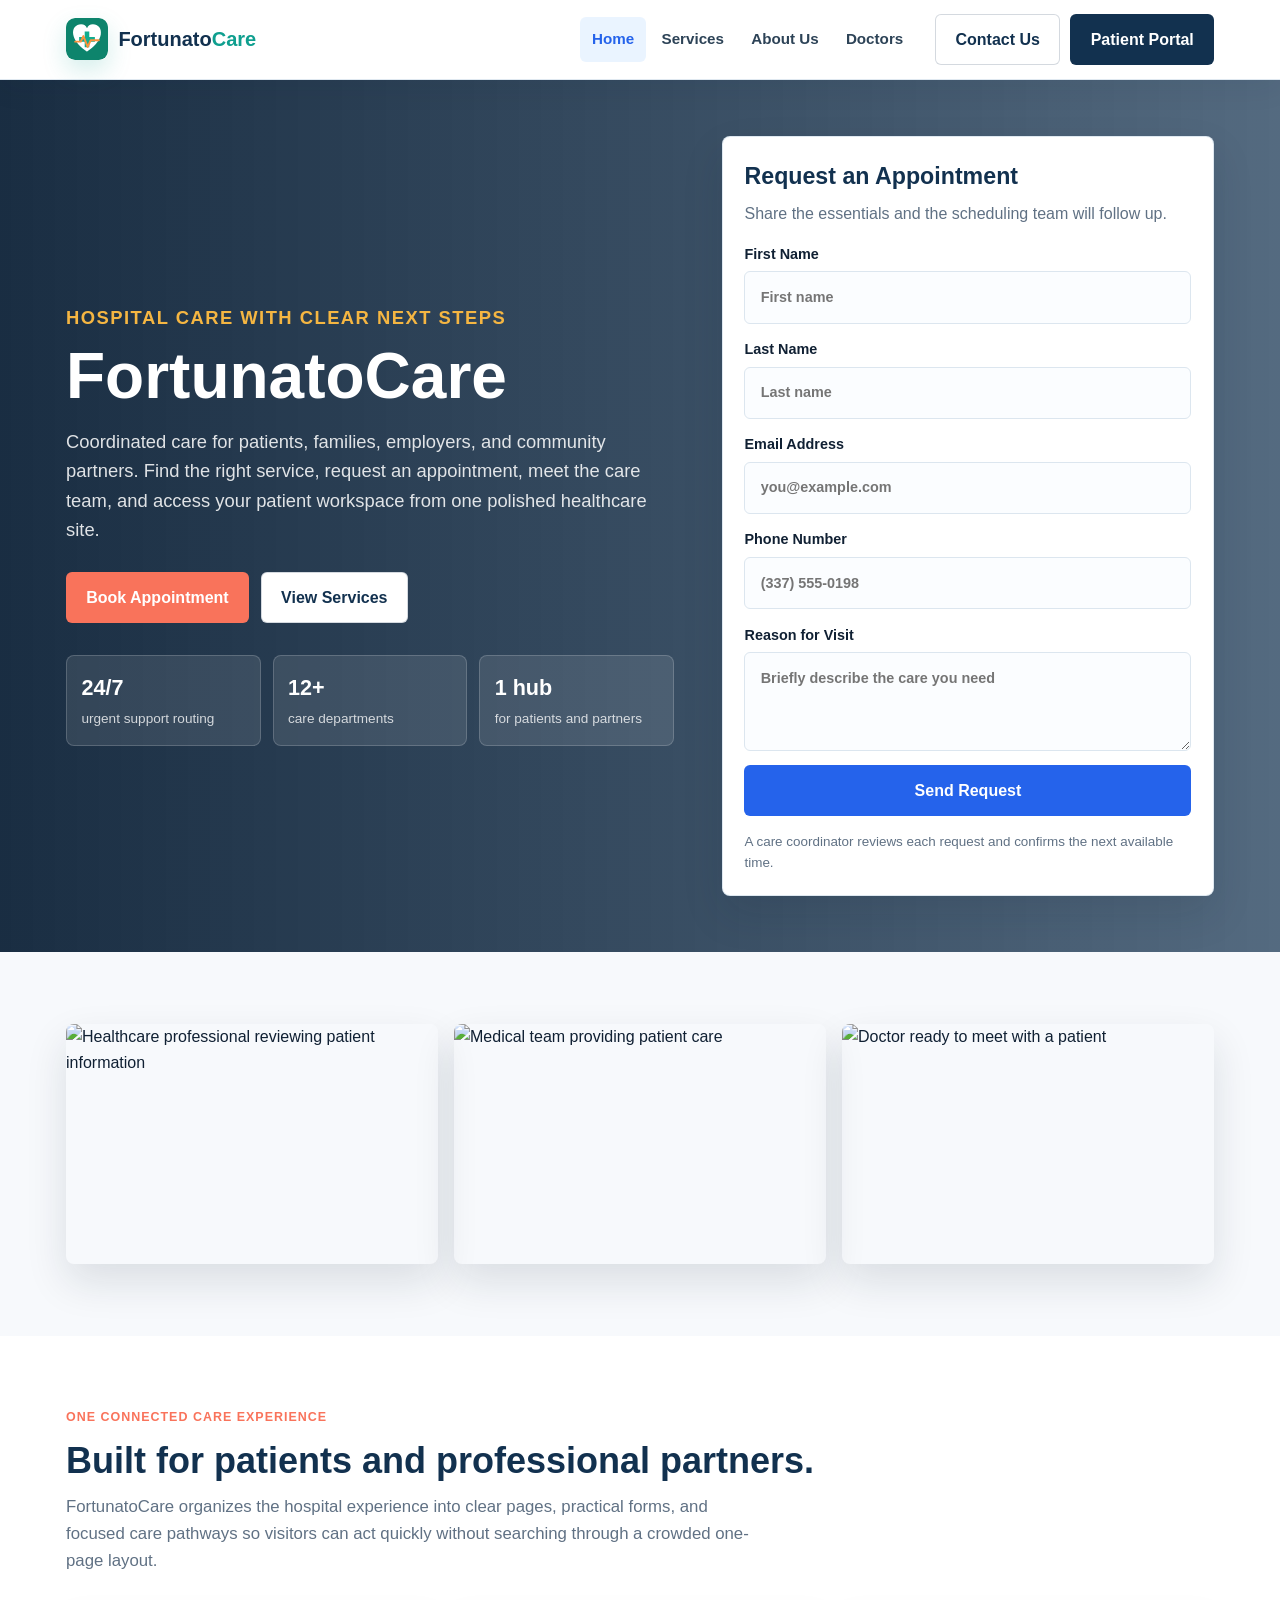
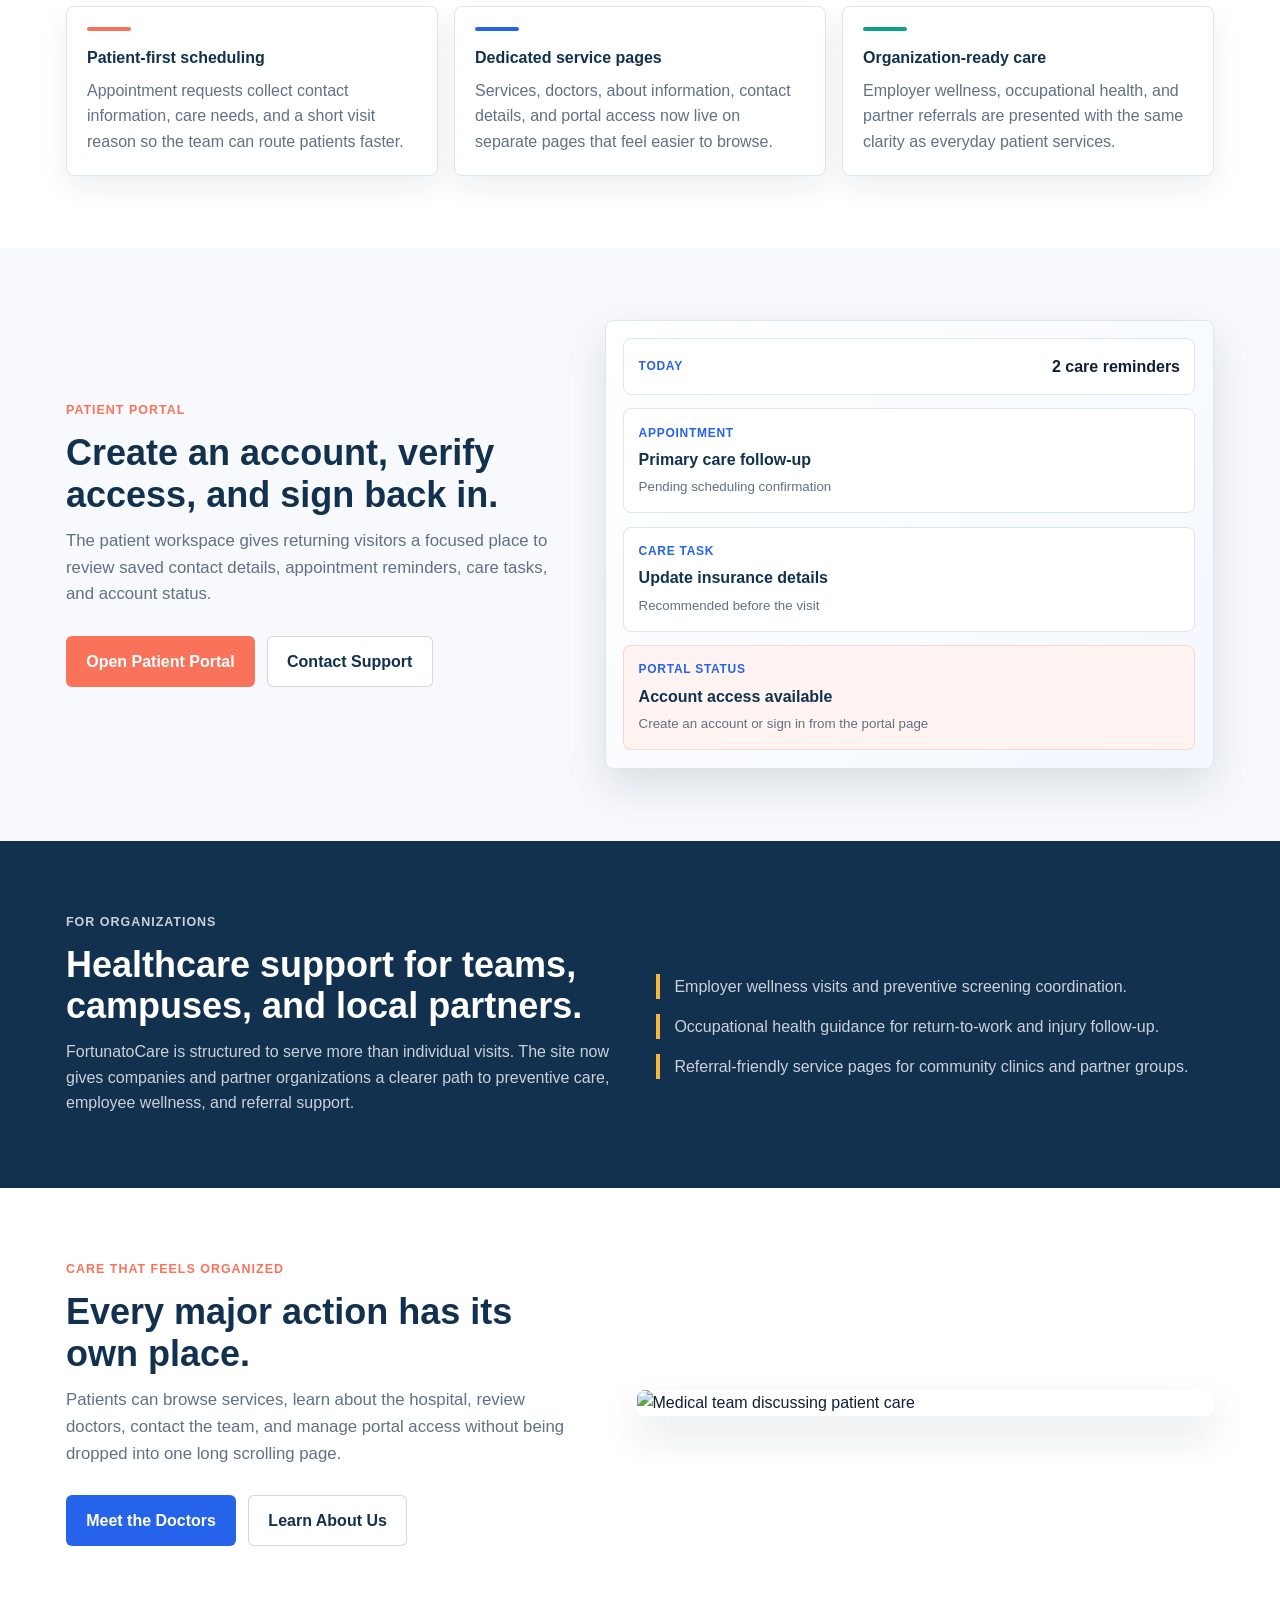
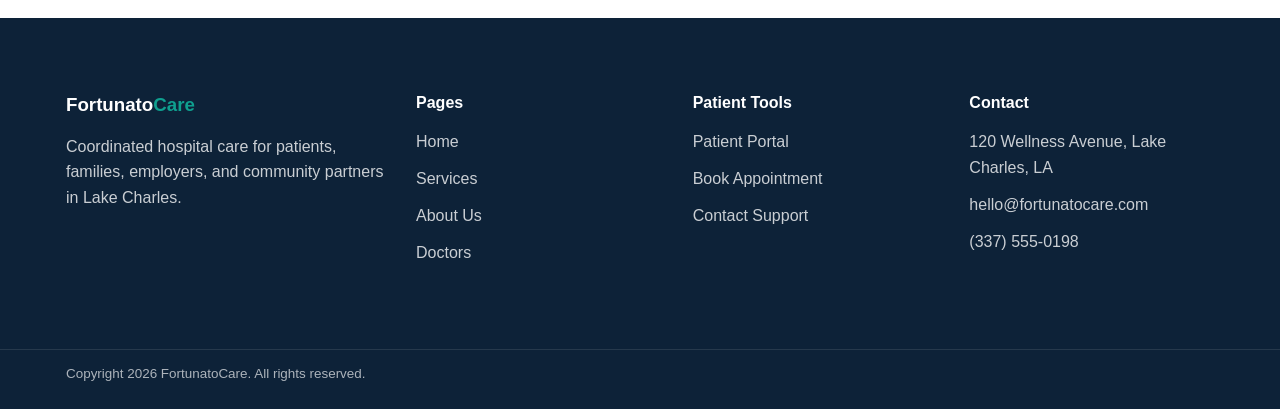
==== commit ac628a7e: "Improve FortunatoCare site structure and portal" ====
--- a/index.html
+++ b/index.html
@@ -5,658 +5,274 @@
     <meta name="viewport" content="width=device-width, initial-scale=1.0" />
     <meta
       name="description"
-      content="FortunatoCare is a responsive hospital landing page for appointments, services, doctors, and patient support."
+      content="FortunatoCare provides hospital services, appointments, doctor profiles, patient portal access, and care programs for families and organizations."
     />
     <link rel="icon" type="image/svg+xml" href="assets/fortunatocare-symbol.svg" />
     <link rel="stylesheet" href="styles.css" />
-    <title>FortunatoCare | Responsive Hospital Website</title>
+    <script src="app.js" defer></script>
+    <title>FortunatoCare | Patient Care, Doctors, Services, and Portal</title>
   </head>
   <body>
-    <svg class="icon-sprite" aria-hidden="true" focusable="false">
-      <symbol id="icon-lab" viewBox="0 0 24 24">
-        <path d="M9 3h6M10 3v5l-5 9a3 3 0 0 0 2.6 4.5h8.8A3 3 0 0 0 19 17l-5-9V3" />
-        <path d="M7.5 15h9" />
-      </symbol>
-      <symbol id="icon-health" viewBox="0 0 24 24">
-        <path d="M12 21s-7-4.4-9-9.2C1.5 8.1 3.8 5 7.2 5c2 0 3.5 1.1 4.8 3 1.3-1.9 2.8-3 4.8-3 3.4 0 5.7 3.1 4.2 6.8C19 16.6 12 21 12 21z" />
-        <path d="M9 12h2l1-2 2 5 1-3h2" />
-      </symbol>
-      <symbol id="icon-hospital" viewBox="0 0 24 24">
-        <path d="M5 21V4h14v17M9 21v-5h6v5M9 8h6M12 5v6M7 12h2M15 12h2" />
-      </symbol>
-      <symbol id="icon-care" viewBox="0 0 24 24">
-        <path d="M4 13l4 4 5-5a3 3 0 0 1 4.2 0l.8.8" />
-        <path d="M3 10h4l2-4 4 9 2-5h6" />
-      </symbol>
-      <symbol id="icon-ambulance" viewBox="0 0 24 24">
-        <path d="M3 16V7h11v9M14 10h4l3 3v3h-3M6 19a2 2 0 1 0 0-4 2 2 0 0 0 0 4zM16 19a2 2 0 1 0 0-4 2 2 0 0 0 0 4zM8 11h3M9.5 9.5v3" />
-      </symbol>
-      <symbol id="icon-map" viewBox="0 0 24 24">
-        <path d="M12 21s7-5.3 7-11a7 7 0 0 0-14 0c0 5.7 7 11 7 11z" />
-        <circle cx="12" cy="10" r="2.5" />
-      </symbol>
-      <symbol id="icon-mail" viewBox="0 0 24 24">
-        <path d="M4 6h16v12H4z" />
-        <path d="M4 7l8 6 8-6" />
-      </symbol>
-      <symbol id="icon-phone" viewBox="0 0 24 24">
-        <path d="M7 4l3 3-2 2c1.2 2.5 3.5 4.8 6 6l2-2 3 3-2 4c-7 0-13-6-13-13l3-3z" />
-      </symbol>
-    </svg>
-    <header>
-      <nav class="section__container nav__container">
-        <a class="nav__logo" href="#home" aria-label="FortunatoCare home">
-          Fortunato<span>Care</span>
+    <header class="site-header">
+      <nav class="section__container nav__container" aria-label="Primary navigation">
+        <a class="nav__logo" href="index.html" aria-label="FortunatoCare home">
+          <img src="assets/fortunatocare-symbol.svg" alt="" />
+          <span>Fortunato<span>Care</span></span>
         </a>
-        <ul class="nav__links">
-          <li class="link"><a href="#home">Home</a></li>
-          <li class="link"><a href="#services">Services</a></li>
-          <li class="link"><a href="#about">About Us</a></li>
-          <li class="link"><a href="#doctors">Doctors</a></li>
-        </ul>
-        <div class="nav__actions">
-          <a class="btn btn--ghost" href="#contact">Contact Us</a>
-          <button class="btn portal-button" type="button" data-open-portal>
-            Patient Portal
-          </button>
+        <button
+          class="nav-toggle"
+          type="button"
+          aria-label="Open navigation menu"
+          aria-controls="primary-navigation"
+          aria-expanded="false"
+          data-nav-toggle
+        >
+          <span></span>
+        </button>
+        <div class="nav-menu" id="primary-navigation">
+          <ul class="nav__links">
+            <li><a href="index.html" aria-current="page">Home</a></li>
+            <li><a href="services.html">Services</a></li>
+            <li><a href="about.html">About Us</a></li>
+            <li><a href="doctors.html">Doctors</a></li>
+          </ul>
+          <div class="nav__actions">
+            <a class="btn btn--ghost" href="contact.html">Contact Us</a>
+            <a class="btn portal-button" href="portal.html">Patient Portal</a>
+          </div>
         </div>
       </nav>
-
-      <div id="home" class="section__container header__container">
-        <div class="header__content">
-          <h1>Providing an Exceptional Patient Experience</h1>
-          <p>
-            FortunatoCare brings appointment booking, service information, and
-            patient support into one responsive healthcare website. The goal is
-            to make care easier to access, understand, and schedule.
+    </header>
+
+    <main>
+      <section class="hero">
+        <div class="section__container hero__container">
+          <div class="hero__content">
+            <p class="section__eyebrow">Hospital care with clear next steps</p>
+            <h1>FortunatoCare</h1>
+            <p>
+              Coordinated care for patients, families, employers, and community
+              partners. Find the right service, request an appointment, meet
+              the care team, and access your patient workspace from one polished
+              healthcare site.
+            </p>
+            <div class="hero__actions">
+              <a class="btn" href="contact.html#appointment">Book Appointment</a>
+              <a class="btn btn--ghost" href="services.html">View Services</a>
+            </div>
+            <div class="hero__proof" aria-label="FortunatoCare highlights">
+              <div>
+                <strong>24/7</strong>
+                <span>urgent support routing</span>
+              </div>
+              <div>
+                <strong>12+</strong>
+                <span>care departments</span>
+              </div>
+              <div>
+                <strong>1 hub</strong>
+                <span>for patients and partners</span>
+              </div>
+            </div>
+          </div>
+
+          <aside class="form-panel" id="appointment" aria-label="Appointment request form">
+            <h2>Request an Appointment</h2>
+            <p>Share the essentials and the scheduling team will follow up.</p>
+            <form class="appointment-form" action="#" method="post">
+              <div class="appointment__confirmation" role="status" aria-live="polite" hidden></div>
+              <label>
+                First Name
+                <input type="text" name="first-name" placeholder="First name" required />
+              </label>
+              <label>
+                Last Name
+                <input type="text" name="last-name" placeholder="Last name" required />
+              </label>
+              <label>
+                Email Address
+                <input type="email" name="email" placeholder="you@example.com" required />
+              </label>
+              <label>
+                Phone Number
+                <input type="tel" name="phone" placeholder="(337) 555-0198" required />
+              </label>
+              <label>
+                Reason for Visit
+                <textarea
+                  name="reason"
+                  placeholder="Briefly describe the care you need"
+                  rows="3"
+                  required
+                ></textarea>
+              </label>
+              <button class="btn btn--secondary" type="submit">Send Request</button>
+              <p class="appointment__hint">
+                A care coordinator reviews each request and confirms the next available time.
+              </p>
+            </form>
+          </aside>
+        </div>
+      </section>
+
+      <section class="image-strip" aria-label="FortunatoCare care environments">
+        <div class="section__container image-strip__grid">
+          <img src="about.jpg" alt="Healthcare professional reviewing patient information" />
+          <img src="choose-us.webp" alt="Medical team providing patient care" />
+          <img src="doctor-2.jpeg" alt="Doctor ready to meet with a patient" />
+        </div>
+      </section>
+
+      <section class="section__container">
+        <p class="section__eyebrow">One connected care experience</p>
+        <h2 class="section__header">Built for patients and professional partners.</h2>
+        <p class="section__lead">
+          FortunatoCare organizes the hospital experience into clear pages,
+          practical forms, and focused care pathways so visitors can act quickly
+          without searching through a crowded one-page layout.
+        </p>
+        <div class="feature-grid">
+          <article class="feature-card">
+            <div class="accent-line"></div>
+            <strong>Patient-first scheduling</strong>
+            <p>
+              Appointment requests collect contact information, care needs, and
+              a short visit reason so the team can route patients faster.
+            </p>
+          </article>
+          <article class="feature-card">
+            <div class="accent-line accent-line--blue"></div>
+            <strong>Dedicated service pages</strong>
+            <p>
+              Services, doctors, about information, contact details, and portal
+              access now live on separate pages that feel easier to browse.
+            </p>
+          </article>
+          <article class="feature-card">
+            <div class="accent-line accent-line--teal"></div>
+            <strong>Organization-ready care</strong>
+            <p>
+              Employer wellness, occupational health, and partner referrals are
+              presented with the same clarity as everyday patient services.
+            </p>
+          </article>
+        </div>
+      </section>
+
+      <section class="portal-preview">
+        <div class="section__container portal-preview__grid">
+          <div>
+            <p class="section__eyebrow">Patient Portal</p>
+            <h2 class="section__header">Create an account, verify access, and sign back in.</h2>
+            <p class="section__lead">
+              The patient workspace gives returning visitors a focused place to
+              review saved contact details, appointment reminders, care tasks,
+              and account status.
+            </p>
+            <div class="cta-actions">
+              <a class="btn" href="portal.html">Open Patient Portal</a>
+              <a class="btn btn--ghost" href="contact.html">Contact Support</a>
+            </div>
+          </div>
+          <div class="portal__panel" aria-label="Patient portal preview">
+            <div class="portal__panel__top">
+              <span>Today</span>
+              <strong>2 care reminders</strong>
+            </div>
+            <div class="portal-row">
+              <span>Appointment</span>
+              <strong>Primary care follow-up</strong>
+              <small>Pending scheduling confirmation</small>
+            </div>
+            <div class="portal-row">
+              <span>Care Task</span>
+              <strong>Update insurance details</strong>
+              <small>Recommended before the visit</small>
+            </div>
+            <div class="portal-row portal-row--accent">
+              <span>Portal Status</span>
+              <strong>Account access available</strong>
+              <small>Create an account or sign in from the portal page</small>
+            </div>
+          </div>
+        </div>
+      </section>
+
+      <section class="highlight-band">
+        <div class="section__container highlight-grid">
+          <div>
+            <p class="section__eyebrow">For organizations</p>
+            <h2 class="section__header">Healthcare support for teams, campuses, and local partners.</h2>
+            <p>
+              FortunatoCare is structured to serve more than individual visits.
+              The site now gives companies and partner organizations a clearer
+              path to preventive care, employee wellness, and referral support.
+            </p>
+          </div>
+          <ul class="highlight-list">
+            <li>Employer wellness visits and preventive screening coordination.</li>
+            <li>Occupational health guidance for return-to-work and injury follow-up.</li>
+            <li>Referral-friendly service pages for community clinics and partner groups.</li>
+          </ul>
+        </div>
+      </section>
+
+      <section class="section__container split-grid">
+        <div>
+          <p class="section__eyebrow">Care that feels organized</p>
+          <h2 class="section__header">Every major action has its own place.</h2>
+          <p class="section__lead">
+            Patients can browse services, learn about the hospital, review
+            doctors, contact the team, and manage portal access without being
+            dropped into one long scrolling page.
           </p>
-          <a class="btn" href="#services">See Services</a>
-        </div>
-
-        <div id="appointment" class="header__form">
-          <form action="#" method="post">
-            <h4>Book an Appointment</h4>
-            <div
-              class="appointment__confirmation"
-              role="status"
-              aria-live="polite"
-              hidden
-            ></div>
-            <label>
-              <span>First Name</span>
-              <input type="text" name="first-name" placeholder="First Name" required />
-            </label>
-            <label>
-              <span>Last Name</span>
-              <input type="text" name="last-name" placeholder="Last Name" required />
-            </label>
-            <label>
-              <span>Email Address</span>
-              <input type="email" name="email" placeholder="Email Address" required />
-            </label>
-            <label>
-              <span>Phone Number</span>
-              <input type="tel" name="phone" placeholder="Phone Number" required />
-            </label>
-            <label>
-              <span>Reason for Visit</span>
-              <textarea
-                name="reason"
-                placeholder="Briefly tell us why you are booking"
-                rows="3"
-                required
-              ></textarea>
-            </label>
-            <button class="btn form__btn">Book Appointment</button>
-            <p class="appointment__hint">
-              A short note helps the care team direct you to the right department.
-            </p>
-          </form>
-        </div>
-      </div>
-    </header>
-
-    <main>
-      <section id="services" class="section__container service__container">
-        <div class="service__header">
-          <div class="service__header__content">
-            <h2 class="section__header">Our Services</h2>
-            <p>
-              A clear overview of hospital services helps patients choose the
-              right next step before they call, visit, or request an appointment.
-              FortunatoCare highlights both urgent support and everyday care.
-            </p>
-          </div>
-        </div>
-
-        <div class="service__grid">
-          <div class="service__card">
-            <span class="icon-badge"><svg><use href="#icon-lab"></use></svg></span>
-            <h4>Laboratory Test</h4>
-            <p>
-              Accurate diagnostics and fast results for routine, specialty, and
-              follow-up testing.
-            </p>
-            <a href="#appointment">Book Appointment</a>
-          </div>
-          <div class="service__card">
-            <span class="icon-badge"><svg><use href="#icon-health"></use></svg></span>
-            <h4>Health Check</h4>
-            <p>
-              Preventive screenings and expert evaluations that help patients
-              stay proactive about long-term wellness.
-            </p>
-            <a href="#appointment">Book Appointment</a>
-          </div>
-          <div class="service__card">
-            <span class="icon-badge"><svg><use href="#icon-hospital"></use></svg></span>
-            <h4>General Physiotherapy</h4>
-            <p>
-              Movement support, pain-management guidance, and recovery care from
-              trained rehabilitation professionals.
-            </p>
-            <a href="#appointment">Book Appointment</a>
-          </div>
-          <div class="service__card">
-            <span class="icon-badge"><svg><use href="#icon-ambulance"></use></svg></span>
-            <h4>Emergency Support</h4>
-            <p>
-              Fast triage information, urgent care guidance, and emergency
-              transport support for patients who need immediate attention.
-            </p>
-            <a href="#appointment">Request Help</a>
-          </div>
-          <div class="service__card">
-            <span class="icon-badge"><svg><use href="#icon-care"></use></svg></span>
-            <h4>Primary Care</h4>
-            <p>
-              Routine visits, preventive checkups, medication follow-ups, and
-              long-term care planning for individuals and families.
-            </p>
-            <a href="#appointment">Book Appointment</a>
-          </div>
-          <div class="service__card">
-            <span class="icon-badge"><svg><use href="#icon-health"></use></svg></span>
-            <h4>Wellness Counseling</h4>
-            <p>
-              Lifestyle guidance, recovery support, nutrition direction, and
-              patient education to help visitors stay proactive after treatment.
-            </p>
-            <a href="#appointment">Start Planning</a>
-          </div>
-        </div>
-      </section>
-
-      <section id="about" class="section__container about__container">
-        <div class="about__content">
-          <h2 class="section__header">About Us</h2>
-          <p>
-            FortunatoCare is designed as a modern hospital website that helps
-            patients understand care options before they arrive. The page brings
-            appointment booking, service information, doctor profiles, and
-            patient-first messaging into one organized experience.
-          </p>
-          <p>
-            The goal is to make healthcare information feel less confusing. A
-            visitor can quickly scan services, see what each doctor specializes
-            in, leave a short note about the reason for their appointment, and
-            find contact details without searching through crowded pages.
-          </p>
-          <p>
-            The page is built with semantic HTML and organized CSS so it can be
-            extended into a fuller hospital management system with stored
-            appointments, authenticated patient workflows, department pages,
-            patient resources, and administrative scheduling tools.
-          </p>
-          <div class="care-highlights" aria-label="FortunatoCare highlights">
-            <div>
-              <strong>Patient-first intake</strong>
-              <span>Forms ask for the essentials plus a short reason for the visit.</span>
-            </div>
-            <div>
-              <strong>Clear departments</strong>
-              <span>Services are grouped so visitors can choose the right next step faster.</span>
-            </div>
-            <div>
-              <strong>Responsive access</strong>
-              <span>The same care information stays usable on desktop, tablet, and phone screens.</span>
-            </div>
-          </div>
-        </div>
-        <div class="about__image">
-          <img
-            src="about.jpg"
-            alt="Healthcare professional reviewing patient information"
-          />
-        </div>
-      </section>
-
-      <section id="portal" class="section__container portal__container" aria-labelledby="portal-title">
-        <div class="portal__content">
-          <p class="section__eyebrow">Patient Portal</p>
-          <h2 id="portal-title" class="section__header">A secure-feeling care hub for returning patients.</h2>
-          <p>
-            Create a demo patient account, verify it with an on-screen code, and
-            sign back in to review appointment reminders, care tasks, and saved
-            contact details. The flow is stored locally in the browser for this
-            front-end portfolio demo.
-          </p>
-          <button class="btn" type="button" data-open-portal>Create or Sign In</button>
-        </div>
-        <div class="portal__panel" aria-label="Patient portal preview">
-          <div class="portal__panel__top">
-            <span>Today</span>
-            <strong>2 care reminders</strong>
-          </div>
-          <div class="portal-row">
-            <span>Appointment</span>
-            <strong>Primary care follow-up</strong>
-            <small>Pending confirmation</small>
-          </div>
-          <div class="portal-row">
-            <span>Care Task</span>
-            <strong>Upload insurance card</strong>
-            <small>Recommended before visit</small>
-          </div>
-          <div class="portal-row portal-row--accent">
-            <span>Status</span>
-            <strong>Account verification ready</strong>
-            <small>Email code simulation included</small>
-          </div>
-        </div>
-      </section>
-
-      <section class="section__container why__container">
-        <div class="why__image">
-          <img src="choose-us.webp" alt="Medical team providing patient care" />
-        </div>
-        <div class="why__content">
-          <h2 class="section__header">Why Choose Us</h2>
-          <p>
-            With a steady commitment to patient well-being, the design highlights
-            the most important reasons a visitor can trust the care team.
-          </p>
-          <div class="why__grid">
-            <span class="icon-badge"><svg><use href="#icon-care"></use></svg></span>
-            <div>
-              <h4>Intensive Care</h4>
-              <p>
-                Advanced facilities and focused clinical support for patients who
-                need close monitoring.
-              </p>
-            </div>
-            <span class="icon-badge"><svg><use href="#icon-ambulance"></use></svg></span>
-            <div>
-              <h4>Ambulance Support</h4>
-              <p>
-                Emergency transport information is easy to find when patients and
-                families need help quickly.
-              </p>
-            </div>
-            <span class="icon-badge"><svg><use href="#icon-hospital"></use></svg></span>
-            <div>
-              <h4>Medical and Surgical</h4>
-              <p>
-                The service layout can scale to cover departments, procedures,
-                specialists, and patient resources.
-              </p>
-            </div>
-          </div>
-        </div>
-      </section>
-
-      <section id="doctors" class="section__container doctors__container">
-        <div class="doctors__header">
-          <div class="doctors__header__content">
-            <h2 class="section__header">Our Doctors</h2>
-            <p>
-              A dedicated doctor section gives visitors a quick sense of the
-              specialists available through the care team, what each provider
-              focuses on, and which appointment type may fit their needs.
-            </p>
-          </div>
-        </div>
-
-        <div class="doctors__grid">
-          <div class="doctors__card">
-            <div class="doctors__card__image">
-              <img src="doctor-2.jpeg" alt="Portrait of Dr. Daniel Carter" />
-            </div>
-            <h4>Dr. Daniel Carter</h4>
-            <p class="doctor-role">Cardiologist</p>
-            <p class="doctor-copy">
-              Specializes in preventive heart care, blood pressure management,
-              chest pain evaluation, and long-term cardiac wellness planning.
-            </p>
-            <div class="doctor-tags" aria-label="Dr. Daniel Carter specialties">
-              <span>Heart Health</span>
-              <span>EKG Review</span>
-              <span>Prevention</span>
-            </div>
-          </div>
-          <div class="doctors__card">
-            <div class="doctors__card__image">
-              <img src="us.jpg" alt="Hospital care team in a clinical setting" />
-            </div>
-            <h4>Dr. Chinyere Okafor</h4>
-            <p class="doctor-role">Neurosurgeon</p>
-            <p class="doctor-copy">
-              Focuses on spine care, nerve-related symptoms, surgical
-              consultations, rehabilitation planning, and coordinated follow-up.
-            </p>
-            <div class="doctor-tags" aria-label="Dr. Chinyere Okafor specialties">
-              <span>Spine Care</span>
-              <span>Nerve Pain</span>
-              <span>Rehab Plans</span>
-            </div>
-          </div>
-          <div class="doctors__card">
-            <div class="doctors__card__image">
-              <img
-                src="about.jpg"
-                alt="Healthcare specialist consulting with a patient"
-              />
-            </div>
-            <h4>Dr. Maya Reynolds</h4>
-            <p class="doctor-role">Dermatologist</p>
-            <p class="doctor-copy">
-              Provides skin health evaluations, rash and acne treatment,
-              preventive screenings, and patient education for ongoing care.
-            </p>
-            <div class="doctor-tags" aria-label="Dr. Maya Reynolds specialties">
-              <span>Skin Health</span>
-              <span>Screenings</span>
-              <span>Acne Care</span>
-            </div>
-          </div>
-        </div>
+          <div class="cta-actions">
+            <a class="btn btn--secondary" href="doctors.html">Meet the Doctors</a>
+            <a class="btn btn--ghost" href="about.html">Learn About Us</a>
+          </div>
+        </div>
+        <img src="choose-us.webp" alt="Medical team discussing patient care" />
       </section>
     </main>
 
-    <footer id="contact" class="footer">
+    <footer class="footer">
       <div class="section__container footer__container">
-        <div class="footer__col">
+        <div>
           <h3>Fortunato<span>Care</span></h3>
           <p>
-            We are honored to be part of your healthcare journey and committed
-            to compassionate, personalized care every step of the way.
+            Coordinated hospital care for patients, families, employers, and
+            community partners in Lake Charles.
           </p>
-          <p>
-            Trust us with your health, and let us work together to achieve the
-            best possible outcomes for you and your loved ones.
-          </p>
-        </div>
-        <div class="footer__col">
-          <h4>About Us</h4>
-          <p><a href="#home">Home</a></p>
-          <p><a href="#about">About Us</a></p>
-          <p><a href="#doctors">Doctors</a></p>
-        </div>
-        <div class="footer__col">
-          <h4>Services</h4>
-          <p><a href="#services">Laboratory Test</a></p>
-          <p><a href="#services">Health Check</a></p>
-          <p><a href="#services">Physiotherapy</a></p>
-          <p><a href="#services">Emergency Support</a></p>
-          <p><a href="#services">Primary Care</a></p>
-        </div>
-        <div class="footer__col">
-          <h4>Contact Us</h4>
-          <p><svg class="footer-icon"><use href="#icon-map"></use></svg> 120 Wellness Avenue, Lake Charles, LA</p>
-          <p><svg class="footer-icon"><use href="#icon-mail"></use></svg> fanyanwu@mcneese.edu</p>
-          <p><svg class="footer-icon"><use href="#icon-phone"></use></svg> (337) 249-9136</p>
+        </div>
+        <div>
+          <h4>Pages</h4>
+          <ul>
+            <li><a href="index.html">Home</a></li>
+            <li><a href="services.html">Services</a></li>
+            <li><a href="about.html">About Us</a></li>
+            <li><a href="doctors.html">Doctors</a></li>
+          </ul>
+        </div>
+        <div>
+          <h4>Patient Tools</h4>
+          <ul>
+            <li><a href="portal.html">Patient Portal</a></li>
+            <li><a href="contact.html#appointment">Book Appointment</a></li>
+            <li><a href="contact.html">Contact Support</a></li>
+          </ul>
+        </div>
+        <div>
+          <h4>Contact</h4>
+          <p>120 Wellness Avenue, Lake Charles, LA</p>
+          <p>hello@fortunatocare.com</p>
+          <p>(337) 555-0198</p>
         </div>
       </div>
       <div class="footer__bar">
         <div class="footer__bar__content">
-          <p>Copyright 2026 FortunatoCare. Built by Fidel Anyanwu.</p>
+          <p>Copyright 2026 FortunatoCare. All rights reserved.</p>
         </div>
       </div>
     </footer>
-    <div
-      class="portal-modal"
-      id="patientPortalModal"
-      role="dialog"
-      aria-modal="true"
-      aria-labelledby="patientPortalTitle"
-      aria-hidden="true"
-    >
-      <div class="portal-auth-card">
-        <button
-          class="portal-close"
-          id="closePatientPortal"
-          type="button"
-          aria-label="Close patient portal"
-        >
-          &times;
-        </button>
-        <div class="portal-auth-intro">
-          <p class="section__eyebrow">FortunatoCare Portal</p>
-          <h2 id="patientPortalTitle">Access your care workspace</h2>
-          <p>
-            This front-end demo simulates account creation, email verification,
-            sign in, and a saved patient session using browser storage.
-          </p>
-          <div class="portal-status" id="patientPortalStatus" role="status" aria-live="polite">
-            No patient is signed in.
-          </div>
-        </div>
-        <div class="portal-tabs" role="tablist" aria-label="Patient portal forms">
-          <button class="is-active" type="button" data-portal-tab="create">Create Account</button>
-          <button type="button" data-portal-tab="signin">Sign In</button>
-        </div>
-        <form class="portal-form" id="portalCreateForm">
-          <label>
-            Full Name
-            <input type="text" name="name" placeholder="Your name" required />
-          </label>
-          <label>
-            Email Address
-            <input type="email" name="email" placeholder="you@example.com" required />
-          </label>
-          <label>
-            Password
-            <input type="password" name="password" placeholder="At least 6 characters" minlength="6" required />
-          </label>
-          <button class="btn" type="submit">Send Verification Code</button>
-        </form>
-        <form class="portal-form" id="portalSigninForm" hidden>
-          <label>
-            Email Address
-            <input type="email" name="email" placeholder="you@example.com" required />
-          </label>
-          <label>
-            Password
-            <input type="password" name="password" placeholder="Your password" required />
-          </label>
-          <button class="btn" type="submit">Sign In</button>
-        </form>
-        <form class="portal-form verify-form" id="portalVerifyForm" hidden>
-          <p id="patientPortalCode">Demo verification code: ----</p>
-          <label>
-            Verification Code
-            <input type="text" name="code" inputmode="numeric" maxlength="6" placeholder="Enter code" required />
-          </label>
-          <div class="portal-form-actions">
-            <button class="btn" type="submit">Verify Account</button>
-            <button class="btn btn--ghost-dark" id="resendPatientCode" type="button">Resend Code</button>
-            <button class="btn btn--ghost-dark" id="portalSignOut" type="button">Sign Out</button>
-          </div>
-        </form>
-      </div>
-    </div>
-    <script>
-      const appointmentForm = document.querySelector("#appointment form");
-      const confirmation = document.querySelector(".appointment__confirmation");
-
-      appointmentForm.addEventListener("submit", (event) => {
-        event.preventDefault();
-
-        const formData = new FormData(appointmentForm);
-        const firstName = formData.get("first-name").trim();
-        const reason = formData.get("reason").trim();
-
-        const title = document.createElement("strong");
-        const message = document.createElement("span");
-        title.textContent = "Appointment request sent.";
-        message.textContent = `Thank you, ${firstName}. We received your request about "${reason}" and will contact you soon to confirm a time.`;
-        confirmation.replaceChildren(title, message);
-        confirmation.hidden = false;
-        appointmentForm.reset();
-        confirmation.scrollIntoView({ block: "center" });
-      });
-
-      const portalModal = document.querySelector("#patientPortalModal");
-      const portalStatus = document.querySelector("#patientPortalStatus");
-      const portalCreateForm = document.querySelector("#portalCreateForm");
-      const portalSigninForm = document.querySelector("#portalSigninForm");
-      const portalVerifyForm = document.querySelector("#portalVerifyForm");
-      const patientPortalCode = document.querySelector("#patientPortalCode");
-      const portalTabs = document.querySelectorAll("[data-portal-tab]");
-      const portalStorageKey = "fortunatocare-portal-account-v1";
-
-      const readPortalAccount = () => {
-        try {
-          return JSON.parse(localStorage.getItem(portalStorageKey));
-        } catch {
-          return null;
-        }
-      };
-
-      const savePortalAccount = (account) => {
-        localStorage.setItem(portalStorageKey, JSON.stringify(account));
-      };
-
-      const createPortalCode = () =>
-        String(Math.floor(100000 + Math.random() * 900000));
-
-      const setPortalStatus = (message) => {
-        portalStatus.textContent = message;
-      };
-
-      const showPortalTab = (tabName) => {
-        portalTabs.forEach((tab) => {
-          tab.classList.toggle("is-active", tab.dataset.portalTab === tabName);
-        });
-        portalCreateForm.hidden = tabName !== "create";
-        portalSigninForm.hidden = tabName !== "signin";
-        portalVerifyForm.hidden = tabName !== "verify";
-      };
-
-      const refreshPortal = () => {
-        const account = readPortalAccount();
-
-        if (!account) {
-          setPortalStatus("No patient is signed in.");
-          patientPortalCode.textContent = "Demo verification code: ----";
-          showPortalTab("create");
-          return;
-        }
-
-        if (!account.verified) {
-          setPortalStatus(`Verification pending for ${account.email}.`);
-          patientPortalCode.textContent = `Demo verification code: ${account.code}`;
-          showPortalTab("verify");
-          return;
-        }
-
-        setPortalStatus(`Signed in as ${account.name}. Next visit tools are ready.`);
-        patientPortalCode.textContent =
-          "Account verified. You can sign out or keep reviewing the portal preview.";
-        showPortalTab("verify");
-      };
-
-      document.querySelectorAll("[data-open-portal]").forEach((button) => {
-        button.addEventListener("click", () => {
-          portalModal.classList.add("is-open");
-          portalModal.setAttribute("aria-hidden", "false");
-          refreshPortal();
-        });
-      });
-
-      document.querySelector("#closePatientPortal").addEventListener("click", () => {
-        portalModal.classList.remove("is-open");
-        portalModal.setAttribute("aria-hidden", "true");
-      });
-
-      portalModal.addEventListener("click", (event) => {
-        if (event.target === portalModal) {
-          portalModal.classList.remove("is-open");
-          portalModal.setAttribute("aria-hidden", "true");
-        }
-      });
-
-      portalTabs.forEach((tab) => {
-        tab.addEventListener("click", () => showPortalTab(tab.dataset.portalTab));
-      });
-
-      portalCreateForm.addEventListener("submit", (event) => {
-        event.preventDefault();
-        const formData = new FormData(portalCreateForm);
-        const account = {
-          name: formData.get("name").trim(),
-          email: formData.get("email").trim().toLowerCase(),
-          password: formData.get("password"),
-          verified: false,
-          code: createPortalCode(),
-        };
-        savePortalAccount(account);
-        portalCreateForm.reset();
-        refreshPortal();
-      });
-
-      portalSigninForm.addEventListener("submit", (event) => {
-        event.preventDefault();
-        const account = readPortalAccount();
-        const formData = new FormData(portalSigninForm);
-        const email = formData.get("email").trim().toLowerCase();
-        const password = formData.get("password");
-
-        if (!account || account.email !== email || account.password !== password) {
-          setPortalStatus("No matching patient account was found in this browser.");
-          return;
-        }
-
-        if (!account.verified) {
-          setPortalStatus("Account found. Verify it before signing in.");
-          showPortalTab("verify");
-          return;
-        }
-
-        portalSigninForm.reset();
-        refreshPortal();
-      });
-
-      portalVerifyForm.addEventListener("submit", (event) => {
-        event.preventDefault();
-        const account = readPortalAccount();
-        const code = new FormData(portalVerifyForm).get("code").trim();
-
-        if (!account || code !== account.code) {
-          setPortalStatus("That code does not match the current demo email.");
-          return;
-        }
-
-        savePortalAccount({ ...account, verified: true });
-        portalVerifyForm.reset();
-        refreshPortal();
-      });
-
-      document.querySelector("#resendPatientCode").addEventListener("click", () => {
-        const account = readPortalAccount();
-        if (!account) {
-          setPortalStatus("Create an account before requesting a code.");
-          return;
-        }
-        savePortalAccount({ ...account, verified: false, code: createPortalCode() });
-        refreshPortal();
-      });
-
-      document.querySelector("#portalSignOut").addEventListener("click", () => {
-        localStorage.removeItem(portalStorageKey);
-        portalVerifyForm.reset();
-        refreshPortal();
-      });
-    </script>
   </body>
 </html>
--- a/styles.css
+++ b/styles.css
@@ -1,295 +1,378 @@
 :root {
-  --primary-color: #12ac8e;
-  --primary-color-dark: #0d846c;
-  --primary-color-light: #e9f7f7;
-  --secondary-color: #fb923c;
-  --text-dark: #333333;
-  --text-light: #767268;
-  --white: #ffffff;
-  --max-width: 1200px;
-}
-
+  --ink: #102033;
+  --muted: #607184;
+  --navy: #12314f;
+  --navy-dark: #0d2238;
+  --blue: #2563eb;
+  --sky: #eaf4ff;
+  --teal: #0f9f8f;
+  --teal-soft: #e8f8f5;
+  --coral: #f9735b;
+  --amber: #f5b642;
+  --white: #ffffff;
+  --surface: #f7f9fc;
+  --line: #dce6ef;
+  --shadow: 0 18px 42px rgba(16, 32, 51, 0.12);
+  --max-width: 1180px;
+}
+
 * {
+  box-sizing: border-box;
+  margin: 0;
   padding: 0;
-  margin: 0;
-  box-sizing: border-box;
 }
 
 html {
   scroll-behavior: smooth;
 }
 
+body {
+  min-height: 100vh;
+  color: var(--ink);
+  background: var(--white);
+  font-family: "Segoe UI", Arial, Helvetica, sans-serif;
+  line-height: 1.6;
+}
+
+img {
+  display: block;
+  width: 100%;
+}
+
+a {
+  color: inherit;
+  text-decoration: none;
+}
+
+button,
+input,
+textarea {
+  font: inherit;
+}
+
 .section__container {
   max-width: var(--max-width);
-  margin: auto;
-  padding: 5rem 1rem;
-}
-
-.section__header {
-  margin-bottom: 0.5rem;
-  font-size: 2rem;
-  font-weight: 600;
-  color: var(--text-dark);
-}
-
+  margin: 0 auto;
+  padding: 4.5rem 1rem;
+}
+
+.section__eyebrow {
+  margin-bottom: 0.7rem;
+  color: var(--coral);
+  font-size: 0.78rem;
+  font-weight: 800;
+  letter-spacing: 0.08em;
+  text-transform: uppercase;
+}
+
+.section__header {
+  margin-bottom: 0.8rem;
+  color: var(--navy);
+  font-size: 2.25rem;
+  line-height: 1.15;
+}
+
+.section__lead {
+  max-width: 700px;
+  color: var(--muted);
+  font-size: 1.05rem;
+}
+
 .btn {
   display: inline-flex;
   align-items: center;
   justify-content: center;
-  padding: 0.75rem 2rem;
-  outline: none;
-  border: none;
-  font-size: 1rem;
-  white-space: nowrap;
-  color: var(--white);
-  background-color: var(--secondary-color);
-  border-radius: 5px;
+  min-height: 44px;
+  border: 1px solid transparent;
+  border-radius: 6px;
+  padding: 0.75rem 1.2rem;
+  color: var(--white);
+  background: var(--coral);
+  font-weight: 800;
   cursor: pointer;
-  transition: 0.3s;
+  transition: background 0.2s ease, border-color 0.2s ease, color 0.2s ease,
+    transform 0.2s ease;
 }
 
 .btn:hover,
 .btn:focus-visible {
   color: var(--white);
-  background-color: #e2761f;
+  background: #e35d44;
+  transform: translateY(-1px);
+}
+
+.btn--secondary {
+  color: var(--white);
+  background: var(--blue);
+}
+
+.btn--secondary:hover,
+.btn--secondary:focus-visible {
+  background: #1d4ed8;
 }
 
 .btn--ghost {
-  border: 1px solid rgba(255, 255, 255, 0.55);
-  background: rgba(255, 255, 255, 0.12);
-}
-
-.btn--ghost-dark {
-  border: 1px solid rgba(18, 172, 142, 0.24);
-  color: var(--primary-color-dark);
+  border-color: rgba(18, 49, 79, 0.18);
+  color: var(--navy);
   background: var(--white);
 }
 
-.btn--ghost-dark:hover,
-.btn--ghost-dark:focus-visible {
-  color: var(--white);
-  background: var(--primary-color-dark);
-}
-
-img {
-  width: 100%;
+.btn--ghost:hover,
+.btn--ghost:focus-visible {
+  border-color: var(--blue);
+  color: var(--blue);
+  background: var(--sky);
+}
+
+.site-header {
+  position: sticky;
+  top: 0;
+  z-index: 40;
+  border-bottom: 1px solid rgba(220, 230, 239, 0.9);
+  background: rgba(255, 255, 255, 0.96);
+  box-shadow: 0 10px 28px rgba(16, 32, 51, 0.06);
+  backdrop-filter: blur(14px);
+}
+
+.nav__container {
+  display: flex;
+  align-items: center;
+  justify-content: space-between;
+  gap: 1.25rem;
+  padding: 0.85rem 1rem;
+}
+
+.nav__logo {
+  display: inline-flex;
+  align-items: center;
+  gap: 0.65rem;
+  color: var(--navy);
+  font-size: 1.25rem;
+  font-weight: 900;
+}
+
+.nav__logo img {
+  width: 42px;
+  height: 42px;
+  border-radius: 8px;
+  box-shadow: 0 10px 24px rgba(15, 159, 143, 0.18);
+}
+
+.nav__logo span span {
+  color: var(--teal);
+}
+
+.nav-menu {
+  display: flex;
+  align-items: center;
+  gap: 1.25rem;
+}
+
+.nav__links {
+  display: flex;
+  align-items: center;
+  gap: 0.2rem;
+  list-style: none;
+}
+
+.nav__links a {
+  display: inline-flex;
+  border-radius: 6px;
+  padding: 0.65rem 0.75rem;
+  color: #2d4357;
+  font-size: 0.95rem;
+  font-weight: 800;
+}
+
+.nav__links a:hover,
+.nav__links a:focus-visible,
+.nav__links a[aria-current="page"] {
+  color: var(--blue);
+  background: var(--sky);
+}
+
+.nav__actions {
+  display: flex;
+  align-items: center;
+  gap: 0.65rem;
+}
+
+.portal-button {
+  color: var(--white);
+  background: var(--navy);
+}
+
+.portal-button:hover,
+.portal-button:focus-visible {
+  background: var(--blue);
+}
+
+.nav-toggle {
+  display: none;
+  width: 44px;
+  height: 44px;
+  border: 1px solid var(--line);
+  border-radius: 6px;
+  background: var(--white);
+  cursor: pointer;
+}
+
+.nav-toggle span,
+.nav-toggle::before,
+.nav-toggle::after {
   display: block;
-}
-
-a {
-  text-decoration: none;
-}
-
-body {
-  font-family: "Segoe UI", Arial, Helvetica, sans-serif;
-}
-
-.icon-sprite {
-  display: none;
-}
-
-.icon-badge svg,
-.footer-icon {
-  width: 1em;
-  height: 1em;
-  fill: none;
-  stroke: currentColor;
-  stroke-width: 1.8;
-  stroke-linecap: round;
-  stroke-linejoin: round;
-}
-
-header {
-  background-image: linear-gradient(
-      to right,
-      rgba(18, 172, 142, 0.9),
-      rgba(18, 172, 142, 0.7)
-    ),
-    url("us.jpg");
-  background-position: center center;
-  background-size: cover;
-  background-repeat: no-repeat;
-}
-
-.nav__container {
-  padding: 2rem 1rem;
+  width: 20px;
+  height: 2px;
+  margin: 4px auto;
+  border-radius: 999px;
+  background: var(--navy);
+  content: "";
+}
+
+.hero {
+  color: var(--white);
+  background:
+    linear-gradient(90deg, rgba(13, 34, 56, 0.95), rgba(18, 49, 79, 0.72)),
+    url("us.jpg") center / cover no-repeat;
+}
+
+.hero__container {
+  display: grid;
+  grid-template-columns: minmax(0, 1.05fr) minmax(320px, 0.85fr);
+  align-items: center;
+  gap: 3rem;
+  min-height: calc(100vh - 78px);
+  padding-top: 3.5rem;
+  padding-bottom: 3.5rem;
+}
+
+.hero .section__eyebrow,
+.page-hero .section__eyebrow {
+  color: var(--amber);
+}
+
+.hero h1,
+.page-hero h1 {
+  max-width: 780px;
+  color: var(--white);
+  font-size: 4rem;
+  line-height: 1.02;
+}
+
+.hero__content p {
+  max-width: 650px;
+  margin-top: 1.1rem;
+  color: rgba(255, 255, 255, 0.86);
+  font-size: 1.15rem;
+}
+
+.hero__actions,
+.cta-actions {
   display: flex;
   flex-wrap: wrap;
-  align-items: center;
-  justify-content: space-between;
-}
-
-.nav__logo {
-  display: inline-flex;
-  align-items: center;
-  gap: 0.65rem;
-  font-size: 1.5rem;
-  font-weight: 600;
-  color: var(--white);
-}
-
-.nav__logo::before {
-  content: "";
-  width: 42px;
-  height: 42px;
-  flex: 0 0 42px;
-  border-radius: 10px;
-  background: url("assets/fortunatocare-symbol.svg") center/cover no-repeat;
-  box-shadow: 0 12px 28px rgba(0, 0, 0, 0.18);
-}
-
-.nav__logo:hover,
-.nav__logo:focus-visible {
-  color: var(--white);
-}
-
-.nav__logo span {
-  color: var(--secondary-color);
-}
-
-.nav__links {
-  list-style: none;
-  display: flex;
-  align-items: center;
-  justify-content: center;
-  gap: 2rem;
-}
-
-.link a {
-  padding: 0.5rem;
-  color: var(--primary-color-light);
-}
-
-.link a:hover {
-  color: var(--white);
-}
-
-.nav__actions {
-  display: flex;
-  align-items: center;
   gap: 0.75rem;
-}
-
-.portal-button {
-  color: var(--primary-color-dark);
+  margin-top: 1.7rem;
+}
+
+.hero__proof {
+  display: grid;
+  grid-template-columns: repeat(3, 1fr);
+  gap: 0.75rem;
+  margin-top: 2rem;
+}
+
+.hero__proof div {
+  border: 1px solid rgba(255, 255, 255, 0.18);
+  border-radius: 8px;
+  padding: 0.9rem;
+  background: rgba(255, 255, 255, 0.1);
+}
+
+.hero__proof strong {
+  display: block;
+  color: var(--white);
+  font-size: 1.35rem;
+}
+
+.hero__proof span {
+  color: rgba(255, 255, 255, 0.78);
+  font-size: 0.85rem;
+}
+
+.form-panel {
+  border: 1px solid rgba(220, 230, 239, 0.92);
+  border-radius: 8px;
+  padding: 1.35rem;
   background: var(--white);
-}
-
-.portal-button:hover,
-.portal-button:focus-visible {
-  color: var(--white);
-  background: var(--primary-color-dark);
-}
-
-.link a:focus-visible,
-.btn:focus-visible,
-.service__card a:focus-visible,
-.footer__col a:focus-visible {
-  outline: 3px solid rgba(255, 255, 255, 0.8);
-  outline-offset: 3px;
-}
-
-.header__container {
-  display: flex;
-  align-items: center;
-  gap: 5rem;
-}
-
-.header__container h1 {
-  margin-bottom: 1rem;
-  max-width: 800px;
-  font-size: 3.5rem;
-  line-height: 4rem;
-  color: var(--white);
-}
-
-.header__container p {
-  margin-bottom: 2rem;
-  max-width: 600px;
-  color: var(--primary-color-light);
-}
-
-.header__form {
-  width: 100%;
-  max-width: 350px;
-}
-
-.header__form form {
-  display: grid;
-  gap: 1rem;
-  padding: 2rem;
-  background-color: var(--white);
-  border-radius: 10px;
-  box-shadow: 5px 5px 20px rgba(0, 0, 0, 0.2);
-}
-
-.header__form input,
-.header__form textarea {
+  color: var(--ink);
+  box-shadow: var(--shadow);
+}
+
+.form-panel h2,
+.form-panel h3,
+.form-panel h4 {
+  margin-bottom: 0.35rem;
+  color: var(--navy);
+  font-size: 1.45rem;
+}
+
+.form-panel > p {
+  margin-bottom: 1rem;
+  color: var(--muted);
+}
+
+.appointment-form {
+  display: grid;
+  gap: 0.9rem;
+}
+
+.appointment-form label,
+.portal-form label {
+  display: grid;
+  gap: 0.35rem;
+  color: var(--ink);
+  font-size: 0.9rem;
+  font-weight: 800;
+}
+
+.appointment-form input,
+.appointment-form textarea,
+.portal-form input {
   width: 100%;
-  padding: 1rem;
-  outline: none;
-  border: none;
-  font-size: 1rem;
-  font-family: inherit;
-  color: var(--primary-color);
-  background-color: var(--primary-color-light);
-  border-radius: 5px;
-}
-
-.header__form textarea {
-  min-height: 92px;
+  border: 1px solid var(--line);
+  border-radius: 6px;
+  padding: 0.85rem 0.95rem;
+  color: var(--ink);
+  background: #fbfdff;
+}
+
+.appointment-form textarea {
+  min-height: 96px;
   resize: vertical;
-  line-height: 1.45;
-}
-
-.header__form input::placeholder,
-.header__form textarea::placeholder {
-  color: var(--primary-color);
-}
-
-.header__form label {
-  display: grid;
-  gap: 0.35rem;
-  color: var(--text-dark);
-  font-size: 0.85rem;
-  font-weight: 600;
-}
-
-.header__form input:focus-visible,
-.header__form textarea:focus-visible {
-  box-shadow: 0 0 0 3px rgba(18, 172, 142, 0.25);
-}
-
-.form__btn {
-  background-color: var(--primary-color);
-  transition: 0.3s;
-}
-
-.form__btn:hover {
-  background-color: var(--primary-color-dark);
-}
-
-.header__form h4 {
-  font-size: 1.5rem;
-  font-weight: 700;
-  color: var(--primary-color);
+}
+
+.appointment-form input:focus-visible,
+.appointment-form textarea:focus-visible,
+.portal-form input:focus-visible,
+.portal-tabs button:focus-visible,
+.nav-toggle:focus-visible,
+.btn:focus-visible {
+  outline: 3px solid rgba(37, 99, 235, 0.22);
+  outline-offset: 2px;
 }
 
 .appointment__hint {
-  margin: -0.35rem 0 0;
-  color: #5d6b66;
-  font-size: 0.82rem;
-  line-height: 1.4;
+  color: var(--muted);
+  font-size: 0.84rem;
 }
 
 .appointment__confirmation {
   display: grid;
-  gap: 0.35rem;
-  border-left: 4px solid var(--primary-color);
-  padding: 0.85rem 0.9rem;
-  background: var(--primary-color-light);
-  color: var(--text-dark);
-  border-radius: 5px;
+  gap: 0.25rem;
+  border-left: 4px solid var(--teal);
+  border-radius: 6px;
+  padding: 0.8rem 0.9rem;
+  background: var(--teal-soft);
 }
 
 .appointment__confirmation[hidden] {
@@ -297,187 +380,270 @@
 }
 
 .appointment__confirmation strong {
-  color: var(--primary-color-dark);
+  color: var(--navy);
 }
 
 .appointment__confirmation span {
-  color: var(--text-light);
-  line-height: 1.45;
-}
-
-.service__header {
-  display: flex;
-  align-items: center;
-  justify-content: space-between;
-  gap: 2rem;
-}
-
-.service__header__content p {
-  max-width: 600px;
-  color: var(--text-light);
-}
-
-.service__btn {
-  padding: 0.75rem 1rem;
-  outline: none;
-  font-size: 1rem;
-  color: var(--primary-color);
-  border: 1px solid var(--primary-color);
-  background-color: transparent;
-  border-radius: 5px;
-  white-space: nowrap;
-  cursor: pointer;
-  transition: 0.3s;
-}
-
-.service__btn:hover {
-  color: var(--white);
-  background-color: var(--primary-color);
-}
-
-.service__grid {
-  margin-top: 4rem;
-  display: grid;
-  grid-template-columns: repeat(3, 1fr);
-  gap: 2rem;
-}
-
+  color: var(--muted);
+}
+
+.image-strip {
+  background: var(--surface);
+}
+
+.image-strip__grid {
+  display: grid;
+  grid-template-columns: 1fr 1fr 1fr;
+  gap: 1rem;
+}
+
+.image-strip__grid img {
+  height: 240px;
+  border-radius: 8px;
+  object-fit: cover;
+  box-shadow: var(--shadow);
+}
+
+.split-grid {
+  display: grid;
+  grid-template-columns: minmax(0, 0.95fr) minmax(0, 1.05fr);
+  align-items: center;
+  gap: 3rem;
+}
+
+.split-grid img {
+  border-radius: 8px;
+  box-shadow: var(--shadow);
+}
+
+.feature-grid,
+.service__grid,
+.doctors__grid,
+.values-grid,
+.contact-grid,
+.portal-benefit-grid {
+  display: grid;
+  gap: 1rem;
+}
+
+.feature-grid {
+  grid-template-columns: repeat(3, 1fr);
+  margin-top: 2rem;
+}
+
+.feature-card,
+.service__card,
+.doctors__card,
+.value-card,
+.contact-card,
+.portal-benefit-card,
+.faq-item {
+  border: 1px solid var(--line);
+  border-radius: 8px;
+  background: var(--white);
+  box-shadow: 0 12px 30px rgba(16, 32, 51, 0.07);
+}
+
+.feature-card,
+.value-card,
+.contact-card,
+.portal-benefit-card,
+.faq-item {
+  padding: 1.25rem;
+}
+
+.feature-card strong,
+.service__card h3,
+.service__card h4,
+.value-card h3,
+.contact-card h3,
+.portal-benefit-card h3,
+.faq-item h3 {
+  color: var(--navy);
+}
+
+.feature-card p,
+.service__card p,
+.value-card p,
+.contact-card p,
+.portal-benefit-card p,
+.faq-item p {
+  margin-top: 0.45rem;
+  color: var(--muted);
+}
+
+.accent-line {
+  width: 44px;
+  height: 4px;
+  margin-bottom: 0.85rem;
+  border-radius: 999px;
+  background: var(--coral);
+}
+
+.accent-line--blue {
+  background: var(--blue);
+}
+
+.accent-line--teal {
+  background: var(--teal);
+}
+
+.page-hero {
+  color: var(--white);
+  background:
+    linear-gradient(90deg, rgba(13, 34, 56, 0.95), rgba(18, 49, 79, 0.64)),
+    url("choose-us.webp") center / cover no-repeat;
+}
+
+.page-hero--about {
+  background:
+    linear-gradient(90deg, rgba(13, 34, 56, 0.95), rgba(18, 49, 79, 0.62)),
+    url("about.jpg") center / cover no-repeat;
+}
+
+.page-hero--doctors {
+  background:
+    linear-gradient(90deg, rgba(13, 34, 56, 0.95), rgba(18, 49, 79, 0.62)),
+    url("us.jpg") center / cover no-repeat;
+}
+
+.page-hero--contact {
+  background:
+    linear-gradient(90deg, rgba(13, 34, 56, 0.95), rgba(18, 49, 79, 0.62)),
+    url("choose-us.webp") center / cover no-repeat;
+}
+
+.page-hero--portal {
+  background:
+    linear-gradient(90deg, rgba(13, 34, 56, 0.96), rgba(37, 99, 235, 0.56)),
+    url("about.jpg") center / cover no-repeat;
+}
+
+.page-hero__content {
+  max-width: 760px;
+}
+
+.page-hero p {
+  max-width: 690px;
+  margin-top: 1rem;
+  color: rgba(255, 255, 255, 0.84);
+  font-size: 1.08rem;
+}
+
+.service__grid {
+  grid-template-columns: repeat(3, 1fr);
+  margin-top: 2.3rem;
+}
+
 .service__card {
   display: flex;
   min-height: 100%;
   flex-direction: column;
-  align-items: center;
-  padding: 2rem;
-  text-align: center;
-  border-radius: 10px;
-  box-shadow: 5px 5px 20px rgba(0, 0, 0, 0.1);
-  cursor: pointer;
-}
-
-.service__card span {
+  padding: 1.35rem;
+}
+
+.service__card h3,
+.service__card h4 {
+  font-size: 1.1rem;
+}
+
+.service__card a,
+.inline-link {
   display: inline-flex;
-  width: 72px;
-  height: 58px;
-  align-items: center;
-  justify-content: center;
+  align-items: center;
+  margin-top: auto;
+  padding-top: 1rem;
+  color: var(--blue);
+  font-weight: 900;
+}
+
+.service__card a:hover,
+.inline-link:hover {
+  color: var(--coral);
+}
+
+.service-label {
+  display: inline-flex;
+  width: fit-content;
   margin-bottom: 1rem;
-  font-size: 2.5rem;
-  color: var(--primary-color);
-  background-color: var(--primary-color-light);
-  border-radius: 100%;
-  transition: 0.3s;
-}
-
-.service__card h4 {
-  margin-bottom: 0.5rem;
-  font-size: 1.2rem;
-  font-weight: 600;
-  color: var(--text-dark);
-}
-
-.service__card p {
-  margin-bottom: 1rem;
-  color: var(--text-light);
-}
-
-.service__card a {
-  margin-top: auto;
-  color: var(--primary-color);
-  font-weight: 600;
-}
-
-.service__card a:hover {
-  color: var(--primary-color-dark);
-}
-
-.service__card:hover span {
-  color: var(--primary-color-light);
-  background-color: var(--primary-color);
-}
-
-.about__container {
-  display: grid;
-  grid-template-columns: repeat(2, 1fr);
-  gap: 2rem;
-  align-items: center;
-}
-
-.about__content p {
-  margin-bottom: 1rem;
-  color: var(--text-light);
-}
-
-.care-highlights {
-  display: grid;
-  gap: 0.8rem;
+  border-radius: 999px;
+  padding: 0.35rem 0.65rem;
+  color: var(--navy);
+  background: var(--sky);
+  font-size: 0.76rem;
+  font-weight: 900;
+}
+
+.service__card:nth-child(2n) .service-label {
+  background: var(--teal-soft);
+}
+
+.service__card:nth-child(3n) .service-label {
+  background: #fff3df;
+}
+
+.highlight-band {
+  color: var(--white);
+  background: var(--navy);
+}
+
+.highlight-band .section__header,
+.highlight-band h2,
+.highlight-band h3 {
+  color: var(--white);
+}
+
+.highlight-band p,
+.highlight-band li {
+  color: rgba(255, 255, 255, 0.78);
+}
+
+.highlight-grid {
+  display: grid;
+  grid-template-columns: 1fr 1fr;
+  gap: 2rem;
+  align-items: center;
+}
+
+.highlight-list {
+  display: grid;
+  gap: 0.9rem;
   margin-top: 1.5rem;
-}
-
-.care-highlights div {
-  display: grid;
-  gap: 0.25rem;
-  border-left: 4px solid var(--primary-color);
-  padding: 0.85rem 1rem;
-  background-color: var(--primary-color-light);
-  border-radius: 5px;
-}
-
-.care-highlights strong {
-  color: var(--text-dark);
-  font-size: 0.95rem;
-}
-
-.care-highlights span {
-  color: var(--text-light);
-  line-height: 1.45;
-}
-
-.about__image img {
-  max-width: 400px;
-  margin: auto;
-  border-radius: 10px;
-}
-
-.section__eyebrow {
-  margin-bottom: 0.65rem;
-  color: var(--secondary-color);
-  font-size: 0.8rem;
-  font-weight: 800;
-  letter-spacing: 0.08em;
-  text-transform: uppercase;
-}
-
-.portal__container {
-  display: grid;
-  grid-template-columns: minmax(0, 0.95fr) minmax(320px, 1.05fr);
-  align-items: center;
-  gap: 3rem;
-}
-
-.portal__content p:not(.section__eyebrow) {
-  margin-bottom: 1.5rem;
-  color: var(--text-light);
-  line-height: 1.7;
+  list-style: none;
+}
+
+.highlight-list li {
+  border-left: 4px solid var(--amber);
+  padding-left: 0.9rem;
+}
+
+.portal-preview {
+  background: var(--surface);
+}
+
+.portal-preview__grid {
+  display: grid;
+  grid-template-columns: minmax(0, 0.9fr) minmax(320px, 1.1fr);
+  align-items: center;
+  gap: 2.5rem;
 }
 
 .portal__panel {
   display: grid;
-  gap: 1rem;
-  border: 1px solid rgba(18, 172, 142, 0.14);
-  border-radius: 18px;
-  padding: 1.5rem;
-  background:
-    radial-gradient(circle at top right, rgba(251, 146, 60, 0.16), transparent 34%),
-    linear-gradient(135deg, #ffffff, #eefaf7);
-  box-shadow: 0 22px 55px rgba(18, 172, 142, 0.14);
+  gap: 0.85rem;
+  border: 1px solid var(--line);
+  border-radius: 8px;
+  padding: 1.1rem;
+  background: linear-gradient(135deg, #ffffff, #f3f8ff);
+  box-shadow: var(--shadow);
 }
 
 .portal__panel__top,
 .portal-row {
-  border: 1px solid rgba(18, 172, 142, 0.15);
-  border-radius: 12px;
-  padding: 1rem;
-  background: rgba(255, 255, 255, 0.84);
+  border: 1px solid var(--line);
+  border-radius: 8px;
+  padding: 0.9rem;
+  background: var(--white);
 }
 
 .portal__panel__top {
@@ -489,9 +655,9 @@
 
 .portal__panel__top span,
 .portal-row span {
-  color: var(--primary-color-dark);
-  font-size: 0.78rem;
-  font-weight: 800;
+  color: var(--blue);
+  font-size: 0.75rem;
+  font-weight: 900;
   letter-spacing: 0.06em;
   text-transform: uppercase;
 }
@@ -502,552 +668,451 @@
 }
 
 .portal-row strong {
-  color: var(--text-dark);
+  color: var(--navy);
 }
 
 .portal-row small {
-  color: var(--text-light);
+  color: var(--muted);
 }
 
 .portal-row--accent {
-  border-color: rgba(251, 146, 60, 0.3);
-  background: #fff7ed;
-}
-
-.why__container {
-  display: grid;
-  grid-template-columns: repeat(2, 1fr);
-  gap: 2rem;
-  align-items: center;
-}
-
-.why__image img {
-  max-width: 400px;
-  margin: auto;
-  border-radius: 10px;
-}
-
-.why__content p {
-  color: var(--text-light);
-}
-
-.why__grid {
-  margin-top: 4rem;
-  display: grid;
-  grid-template-columns: 80px auto;
-  gap: 2rem;
-}
-
-.why__grid span {
-  display: inline-flex;
-  width: 80px;
-  height: 80px;
-  align-items: center;
-  justify-content: center;
-  font-size: 2.5rem;
-  color: var(--primary-color);
-  border-radius: 10px;
-  box-shadow: 5px 5px 20px rgba(0, 0, 0, 0.1);
-}
-
-.why__grid h4 {
-  margin-bottom: 0.5rem;
-  font-size: 1.2rem;
-  font-weight: 600;
-  color: var(--text-dark);
-}
-
-.why__grid p {
-  color: var(--text-light);
-}
-
-.doctors__header {
-  display: flex;
-  align-items: center;
-  justify-content: space-between;
-  gap: 2rem;
-}
-
-.doctors__header__content p {
-  max-width: 600px;
-  color: var(--text-light);
-}
-
-.doctors__nav {
-  display: flex;
-  align-items: center;
-  gap: 1rem;
-}
-
-.doctors__nav span {
-  padding: 5px 15px;
-  font-size: 1.5rem;
-  color: var(--primary-color);
-  background-color: var(--primary-color-light);
-  cursor: pointer;
-}
-
-.doctors__grid {
-  margin-top: 4rem;
-  display: grid;
-  grid-template-columns: repeat(3, 1fr);
-  gap: 2rem;
-}
-
+  border-color: rgba(249, 115, 91, 0.25);
+  background: #fff4f1;
+}
+
+.doctors__grid {
+  grid-template-columns: repeat(3, 1fr);
+  margin-top: 2rem;
+}
+
 .doctors__card {
-  display: flex;
-  min-height: 100%;
-  flex-direction: column;
-  text-align: center;
-  box-shadow: 5px 5px 20px rgba(0, 0, 0, 0.1);
-  border-radius: 10px;
-  cursor: pointer;
-  overflow: hidden;
-}
-
-.doctors__card__image {
-  position: relative;
   overflow: hidden;
-}
-
-.doctors__card__image img {
+  text-align: left;
+}
+
+.doctors__card img {
   aspect-ratio: 4 / 3;
   object-fit: cover;
 }
-
-.doctors__socials {
-  position: absolute;
-  left: 0;
-  bottom: -4rem;
-  width: 100%;
-  display: flex;
-  align-items: center;
-  justify-content: center;
-  gap: 1rem;
-  transition: 0.5s;
-}
-
-.doctors__socials span {
-  display: inline-block;
-  padding: 6px 12px;
-  font-size: 1.5rem;
-  color: var(--text-dark);
-  background-color: var(--white);
-  border-radius: 5px;
-  cursor: pointer;
-  transition: 0.3s;
-}
-
-.doctors__socials span:hover {
-  color: var(--primary-color);
-}
-
-.doctors__card:hover .doctors__socials {
-  bottom: 2rem;
-}
-
-.doctors__card h4 {
-  margin-top: 1rem;
-  margin-bottom: 0.15rem;
-  font-size: 1.2rem;
-  font-weight: 600;
-  color: var(--text-dark);
-}
-
-.doctors__card p {
-  margin-bottom: 0.8rem;
-  color: var(--text-light);
+
+.doctor-card__body {
+  display: grid;
+  gap: 0.55rem;
+  padding: 1rem;
 }
 
 .doctor-role {
-  color: var(--primary-color) !important;
-  font-weight: 700;
-}
-
-.doctor-copy {
-  padding: 0 1.1rem;
-  line-height: 1.55;
+  color: var(--blue);
+  font-weight: 900;
 }
 
 .doctor-tags {
   display: flex;
   flex-wrap: wrap;
-  justify-content: center;
-  gap: 0.5rem;
-  margin: auto 1rem 1.2rem;
+  gap: 0.45rem;
+  margin-top: 0.4rem;
 }
 
 .doctor-tags span {
-  border: 1px solid rgba(18, 172, 142, 0.25);
   border-radius: 999px;
-  padding: 0.35rem 0.65rem;
-  background: var(--primary-color-light);
-  color: var(--primary-color-dark);
-  font-size: 0.78rem;
-  font-weight: 700;
-}
-
-.footer {
-  background-color: var(--primary-color-light);
-}
-
-.footer__container {
-  display: grid;
-  grid-template-columns: 400px repeat(3, 1fr);
-  gap: 2rem;
-}
-
-.footer__col h3 {
-  margin-bottom: 1rem;
-  font-size: 1.5rem;
-  font-weight: 600;
-  color: var(--primary-color);
-}
-
-.footer__col h3 span {
-  color: var(--secondary-color);
-}
-
-.footer__col h4 {
-  margin-bottom: 1rem;
-  font-size: 1.2rem;
-  font-weight: 600;
-  color: var(--primary-color);
-}
-
-.footer__col p {
-  margin-bottom: 1rem;
-  color: var(--text-dark);
-  cursor: pointer;
-  transition: 0.3s;
-}
-
-.footer__col p:hover {
-  color: var(--primary-color);
-}
-
-.footer__col a {
-  color: inherit;
-}
-
-.footer-icon {
-  margin-right: 0.45rem;
-  vertical-align: -0.15em;
-  color: var(--primary-color);
-}
-
-.footer__bar {
-  background-color: var(--primary-color);
-}
-
-.footer__bar__content {
-  max-width: var(--max-width);
-  margin: auto;
-  padding: 0.5rem 1rem;
-  display: flex;
-  align-items: center;
-  justify-content: space-between;
-  gap: 2rem;
-}
-
-.footer__bar__content p {
-  font-size: 0.8rem;
-  color: var(--white);
-}
-
-.footer__socials {
-  display: flex;
-  align-items: center;
+  padding: 0.35rem 0.6rem;
+  color: var(--navy);
+  background: var(--sky);
+  font-size: 0.76rem;
+  font-weight: 800;
+}
+
+.values-grid {
+  grid-template-columns: repeat(4, 1fr);
+  margin-top: 2rem;
+}
+
+.contact-grid {
+  grid-template-columns: minmax(0, 0.8fr) minmax(360px, 1.2fr);
+  align-items: start;
+}
+
+.contact-list {
+  display: grid;
+  gap: 0.9rem;
+  margin-top: 1rem;
+}
+
+.contact-card {
+  display: grid;
+  gap: 0.2rem;
+}
+
+.contact-card span {
+  color: var(--blue);
+  font-size: 0.8rem;
+  font-weight: 900;
+  letter-spacing: 0.06em;
+  text-transform: uppercase;
+}
+
+.map-panel {
+  min-height: 280px;
+  border: 1px solid var(--line);
+  border-radius: 8px;
+  padding: 1.25rem;
+  background:
+    linear-gradient(135deg, rgba(234, 244, 255, 0.92), rgba(232, 248, 245, 0.92)),
+    repeating-linear-gradient(
+      45deg,
+      rgba(18, 49, 79, 0.08) 0,
+      rgba(18, 49, 79, 0.08) 1px,
+      transparent 1px,
+      transparent 18px
+    );
+}
+
+.map-pin {
+  width: fit-content;
+  border-radius: 999px;
+  padding: 0.45rem 0.75rem;
+  color: var(--white);
+  background: var(--coral);
+  font-weight: 900;
+}
+
+.faq-grid {
+  display: grid;
+  grid-template-columns: repeat(3, 1fr);
   gap: 1rem;
-  font-size: 1rem;
-  color: var(--white);
-  cursor: pointer;
-}
-
-.portal-modal {
-  position: fixed;
-  inset: 0;
-  z-index: 50;
-  display: none;
-  align-items: center;
-  justify-content: center;
-  padding: 1rem;
-  background: rgba(12, 30, 34, 0.58);
-  backdrop-filter: blur(10px);
-}
-
-.portal-modal.is-open {
-  display: flex;
+  margin-top: 2rem;
+}
+
+.portal-page-grid {
+  display: grid;
+  grid-template-columns: minmax(0, 0.9fr) minmax(360px, 1.1fr);
+  align-items: start;
+  gap: 2rem;
+}
+
+.portal-hero {
+  color: var(--white);
+  background: linear-gradient(135deg, var(--navy-dark), var(--navy) 56%, #1e4f92);
+}
+
+.portal-hero .portal-page-grid {
+  align-items: center;
+  min-height: calc(100vh - 78px);
+}
+
+.portal-hero h1 {
+  max-width: 760px;
+  color: var(--white);
+  font-size: 3.6rem;
+  line-height: 1.05;
+}
+
+.portal-hero .section__lead {
+  color: rgba(255, 255, 255, 0.82);
+}
+
+.portal-hero .feature-card {
+  border-color: rgba(255, 255, 255, 0.16);
+  background: rgba(255, 255, 255, 0.08);
+  box-shadow: none;
+}
+
+.portal-hero .feature-card strong {
+  color: var(--white);
+}
+
+.portal-hero .feature-card p {
+  color: rgba(255, 255, 255, 0.74);
 }
 
 .portal-auth-card {
-  position: relative;
-  width: min(920px, 100%);
-  max-height: min(92vh, 760px);
-  overflow-y: auto;
-  display: grid;
-  grid-template-columns: minmax(260px, 0.85fr) minmax(320px, 1fr);
-  gap: 1.25rem;
-  border-radius: 18px;
-  padding: 1.25rem;
+  border: 1px solid var(--line);
+  border-radius: 8px;
+  padding: 1.2rem;
   background: var(--white);
-  box-shadow: 0 25px 80px rgba(0, 0, 0, 0.24);
-}
-
-.portal-close {
-  position: absolute;
-  top: 0.75rem;
-  right: 0.75rem;
-  width: 42px;
-  height: 42px;
-  border: none;
-  border-radius: 50%;
-  color: var(--primary-color-dark);
-  background: var(--primary-color-light);
-  font-size: 1.8rem;
-  cursor: pointer;
-}
-
-.portal-auth-intro {
-  display: grid;
-  align-content: center;
-  border-radius: 14px;
-  padding: 1.5rem;
-  background:
-    linear-gradient(135deg, rgba(18, 172, 142, 0.9), rgba(13, 132, 108, 0.92)),
-    url("choose-us.webp") center/cover;
-  color: var(--white);
-}
-
-.portal-auth-intro .section__eyebrow,
-.portal-auth-intro p {
-  color: var(--primary-color-light);
-}
-
-.portal-auth-intro h2 {
-  margin-bottom: 1rem;
-  font-size: 2rem;
-  line-height: 1.15;
+  color: var(--ink);
+  box-shadow: var(--shadow);
+}
+
+.portal-auth-card h2 {
+  color: var(--navy);
 }
 
 .portal-status {
-  margin-top: 1.25rem;
-  border: 1px solid rgba(255, 255, 255, 0.35);
-  border-radius: 12px;
-  padding: 0.85rem;
-  background: rgba(255, 255, 255, 0.14);
-  font-weight: 700;
+  margin-top: 1rem;
+  border-left: 4px solid var(--blue);
+  border-radius: 6px;
+  padding: 0.85rem 0.95rem;
+  color: var(--navy);
+  background: var(--sky);
+  font-weight: 900;
 }
 
 .portal-tabs {
-  align-self: start;
   display: grid;
   grid-template-columns: repeat(2, 1fr);
   gap: 0.5rem;
-  margin-top: 2.5rem;
+  margin: 1.1rem 0;
 }
 
 .portal-tabs button {
-  border: 1px solid rgba(18, 172, 142, 0.18);
-  border-radius: 10px;
+  border: 1px solid var(--line);
+  border-radius: 6px;
+  padding: 0.75rem;
+  color: var(--navy);
+  background: var(--white);
+  font-weight: 900;
+  cursor: pointer;
+}
+
+.portal-tabs button.is-active {
+  color: var(--white);
+  background: var(--blue);
+}
+
+.portal-form {
+  display: grid;
+  gap: 0.95rem;
+}
+
+.portal-form[hidden],
+.portal-dashboard[hidden] {
+  display: none;
+}
+
+.verify-form p {
+  border: 1px dashed rgba(37, 99, 235, 0.35);
+  border-radius: 6px;
   padding: 0.8rem;
-  color: var(--primary-color-dark);
-  background: var(--white);
-  font: inherit;
-  font-weight: 800;
-  cursor: pointer;
-}
-
-.portal-tabs button.is-active {
-  color: var(--white);
-  background: var(--primary-color);
-}
-
-.portal-form {
-  grid-column: 2;
-  display: grid;
-  gap: 1rem;
-  align-self: start;
-}
-
-.portal-form[hidden] {
-  display: none;
-}
-
-.portal-form label {
-  display: grid;
-  gap: 0.4rem;
-  color: var(--text-dark);
-  font-weight: 700;
-}
-
-.portal-form input {
-  width: 100%;
-  border: 1px solid rgba(18, 172, 142, 0.18);
-  border-radius: 10px;
-  padding: 0.95rem 1rem;
-  color: var(--text-dark);
-  background: #fbfefd;
-  font: inherit;
-}
-
-.portal-form input:focus-visible,
-.portal-tabs button:focus-visible,
-.portal-close:focus-visible {
-  outline: 3px solid rgba(18, 172, 142, 0.28);
-  outline-offset: 3px;
-}
-
-.verify-form p {
-  border: 1px dashed rgba(18, 172, 142, 0.35);
-  border-radius: 10px;
-  padding: 0.85rem;
-  color: var(--primary-color-dark);
-  background: var(--primary-color-light);
-  font-weight: 800;
+  color: var(--navy);
+  background: var(--sky);
+  font-weight: 900;
 }
 
 .portal-form-actions {
   display: flex;
   flex-wrap: wrap;
+  gap: 0.65rem;
+}
+
+.portal-dashboard {
+  display: grid;
+  gap: 0.9rem;
+}
+
+.portal-dashboard__header {
+  border-radius: 8px;
+  padding: 1rem;
+  color: var(--white);
+  background: var(--navy);
+}
+
+.portal-dashboard__header span {
+  display: block;
+  color: rgba(255, 255, 255, 0.72);
+  font-size: 0.85rem;
+}
+
+.portal-dashboard__grid {
+  display: grid;
+  grid-template-columns: repeat(2, 1fr);
   gap: 0.75rem;
 }
 
-@media (width < 900px) {
-  .service__grid {
-    grid-template-columns: repeat(2, 1fr);
-    gap: 1rem;
-  }
-
-  .about__container {
-    grid-template-columns: repeat(1, 1fr);
-  }
-
-  .about__image {
-    grid-area: 1/1/2/2;
-  }
-
-  .about__content {
-    text-align: center;
-  }
-
-  .care-highlights {
-    text-align: left;
-  }
-
-  .why__container {
-    grid-template-columns: repeat(1, 1fr);
-  }
-
-  .portal__container {
+.portal-dashboard__item {
+  border: 1px solid var(--line);
+  border-radius: 8px;
+  padding: 0.85rem;
+  background: var(--surface);
+}
+
+.portal-dashboard__item span {
+  color: var(--blue);
+  font-size: 0.76rem;
+  font-weight: 900;
+  text-transform: uppercase;
+}
+
+.portal-dashboard__item strong {
+  display: block;
+  margin-top: 0.3rem;
+  color: var(--navy);
+}
+
+.portal-dashboard__item p {
+  margin-top: 0.25rem;
+  color: var(--muted);
+}
+
+.portal-benefit-grid {
+  grid-template-columns: repeat(3, 1fr);
+  margin-top: 2rem;
+}
+
+.footer {
+  color: rgba(255, 255, 255, 0.78);
+  background: var(--navy-dark);
+}
+
+.footer__container {
+  display: grid;
+  grid-template-columns: 1.3fr repeat(3, 1fr);
+  gap: 2rem;
+}
+
+.footer h3,
+.footer h4 {
+  margin-bottom: 0.85rem;
+  color: var(--white);
+}
+
+.footer h3 span {
+  color: var(--teal);
+}
+
+.footer p,
+.footer li {
+  margin-bottom: 0.7rem;
+}
+
+.footer ul {
+  list-style: none;
+}
+
+.footer a:hover,
+.footer a:focus-visible {
+  color: var(--amber);
+}
+
+.footer__bar {
+  border-top: 1px solid rgba(255, 255, 255, 0.1);
+}
+
+.footer__bar__content {
+  max-width: var(--max-width);
+  margin: 0 auto;
+  padding: 0.85rem 1rem;
+  color: rgba(255, 255, 255, 0.66);
+  font-size: 0.84rem;
+}
+
+@media (width < 980px) {
+  .hero__container,
+  .split-grid,
+  .highlight-grid,
+  .portal-preview__grid,
+  .portal-page-grid,
+  .contact-grid {
     grid-template-columns: 1fr;
   }
 
-  .why__content {
-    text-align: center;
-  }
-
-  .why__grid {
-    text-align: left;
-  }
-
-  .doctors__grid {
-    grid-template-columns: repeat(2, 1fr);
-    gap: 1rem;
-  }
-
-  .footer__container {
-    grid-template-columns: repeat(2, 1fr);
-  }
-}
-
-@media (width < 780px) {
+  .hero__container {
+    min-height: auto;
+  }
+
+  .feature-grid,
+  .service__grid,
+  .doctors__grid,
+  .values-grid,
+  .portal-benefit-grid,
+  .faq-grid {
+    grid-template-columns: repeat(2, 1fr);
+  }
+
+  .footer__container {
+    grid-template-columns: repeat(2, 1fr);
+  }
+}
+
+@media (width < 820px) {
+  .nav-toggle {
+    display: block;
+  }
+
+  .nav-menu {
+    position: absolute;
+    left: 1rem;
+    right: 1rem;
+    top: calc(100% + 0.5rem);
+    display: none;
+    border: 1px solid var(--line);
+    border-radius: 8px;
+    padding: 1rem;
+    background: var(--white);
+    box-shadow: var(--shadow);
+  }
+
+  .nav-menu.is-open {
+    display: grid;
+    gap: 1rem;
+  }
+
+  .nav__links {
+    display: grid;
+    gap: 0.25rem;
+  }
+
+  .nav__actions {
+    flex-wrap: wrap;
+  }
+
+  .hero h1,
+  .page-hero h1,
+  .portal-hero h1 {
+    font-size: 2.65rem;
+  }
+
+  .hero__proof {
+    grid-template-columns: 1fr;
+  }
+
+  .image-strip__grid {
+    grid-template-columns: 1fr;
+  }
+
+  .image-strip__grid img {
+    height: 220px;
+  }
+}
+
+@media (width < 620px) {
+  .section__container {
+    padding: 3.4rem 1rem;
+  }
+
   .nav__container {
-    gap: 1rem;
-    padding: 1rem;
-  }
-
-  .nav__links {
-    order: 3;
-    width: 100%;
-    display: flex;
-    flex-wrap: wrap;
-    justify-content: flex-start;
-    gap: 0.5rem;
-  }
-
-  .link a {
-    display: inline-flex;
-    border: 1px solid rgba(255, 255, 255, 0.35);
-    border-radius: 5px;
-    padding: 0.45rem 0.7rem;
-    background: rgba(255, 255, 255, 0.1);
-  }
-
-  .nav__actions {
-    width: 100%;
-    justify-content: flex-start;
-  }
-
-  .nav__container .btn {
-    padding: 0.6rem 1rem;
-  }
-
-  .header__container {
-    flex-direction: column;
-  }
-
-  .header__container h1 {
-    font-size: 2.5rem;
-    line-height: 3rem;
-  }
-}
-
-@media (width < 600px) {
-  .section__container {
-    padding: 3.5rem 1rem;
-  }
-
-  .service__header {
-    flex-direction: column;
-    text-align: center;
-  }
-
-  .service__grid {
-    grid-template-columns: repeat(1, 1fr);
-  }
-
-  .why__grid {
-    column-gap: 1rem;
-  }
-
-  .doctors__header {
-    flex-direction: column;
-    text-align: center;
-  }
-
-  .doctors__grid {
-    grid-template-columns: repeat(1, 1fr);
-  }
-
-  .footer__bar__content {
-    flex-direction: column;
-    gap: 1rem;
-  }
-
-  .portal-auth-card {
+    padding: 0.75rem 1rem;
+  }
+
+  .nav__logo {
+    font-size: 1.08rem;
+  }
+
+  .hero h1,
+  .page-hero h1,
+  .portal-hero h1 {
+    font-size: 2.25rem;
+  }
+
+  .section__header {
+    font-size: 1.85rem;
+  }
+
+  .feature-grid,
+  .service__grid,
+  .doctors__grid,
+  .values-grid,
+  .portal-benefit-grid,
+  .faq-grid,
+  .portal-dashboard__grid {
     grid-template-columns: 1fr;
-  }
-
-  .portal-form {
-    grid-column: 1;
-  }
-
-  .portal-tabs {
-    margin-top: 0;
   }
 
   .footer__container {
     grid-template-columns: 1fr;
   }
-}
+
+  .portal-tabs {
+    grid-template-columns: 1fr;
+  }
+}
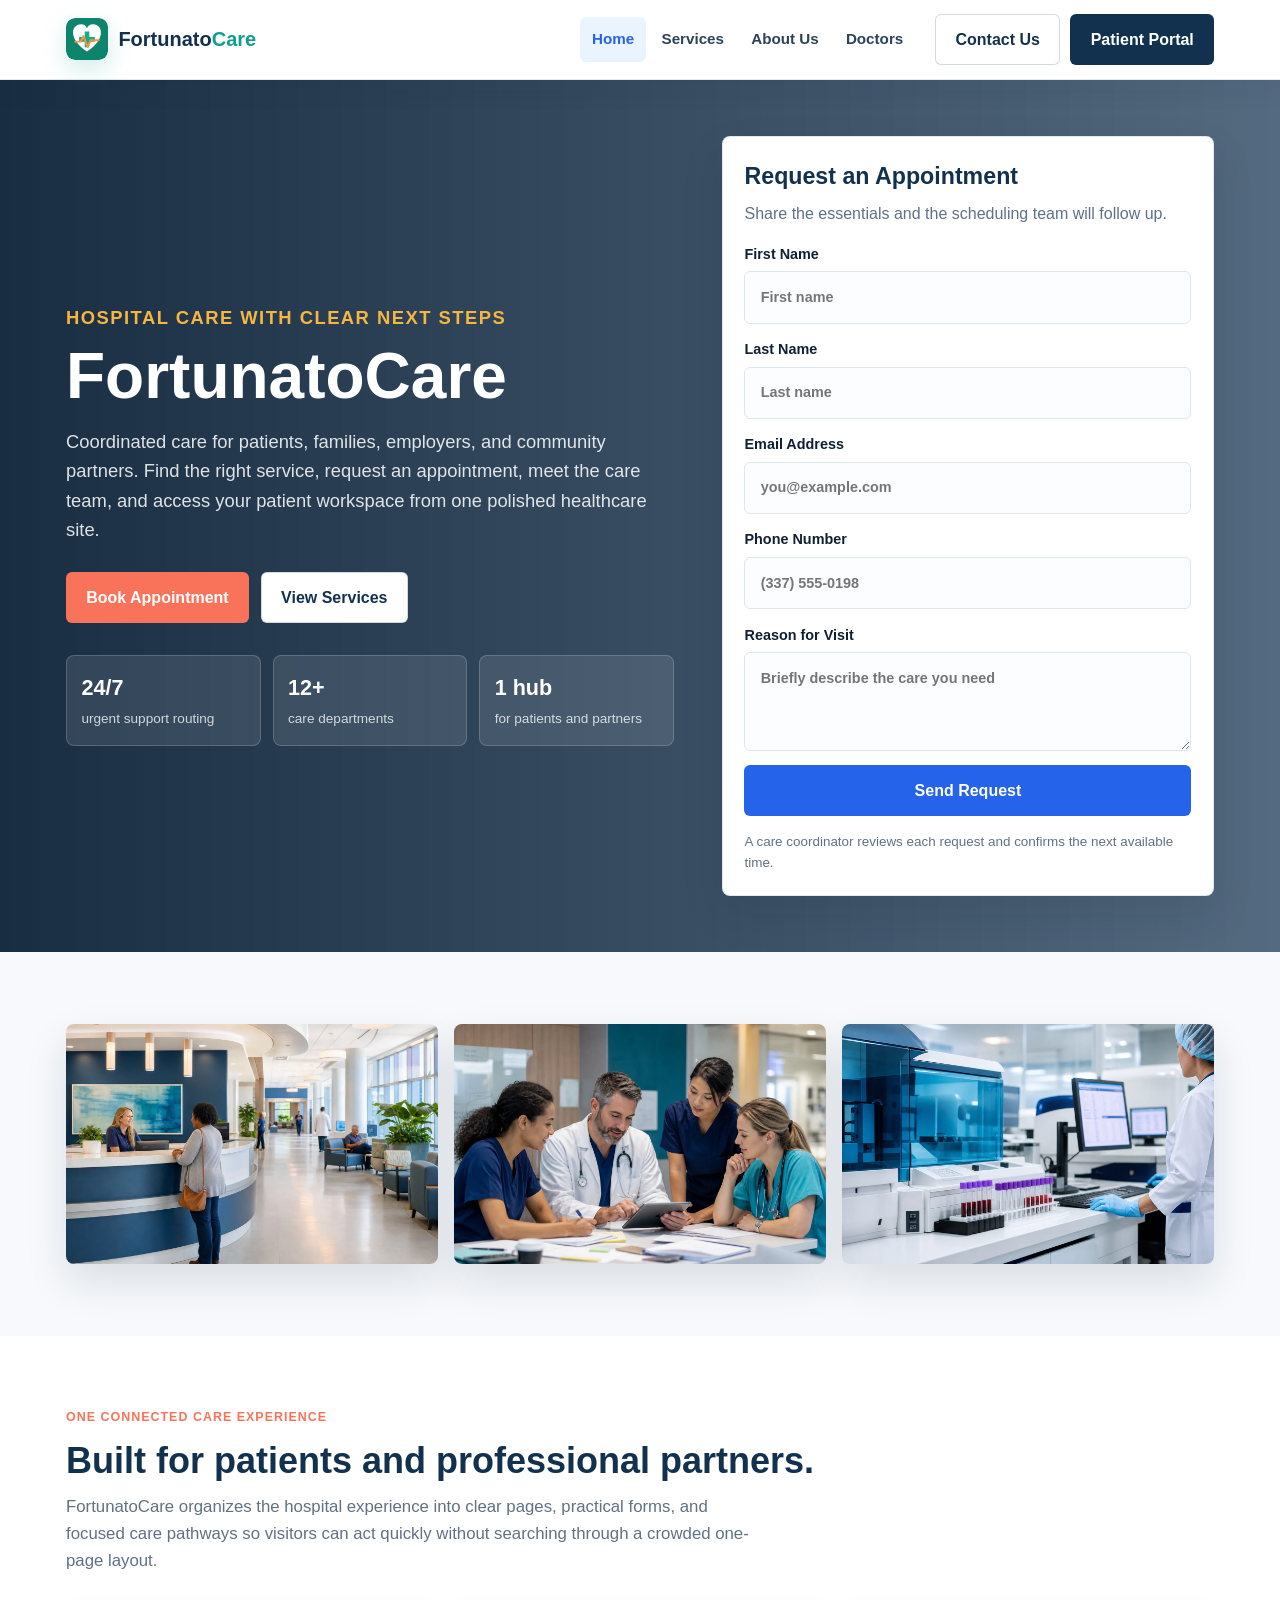
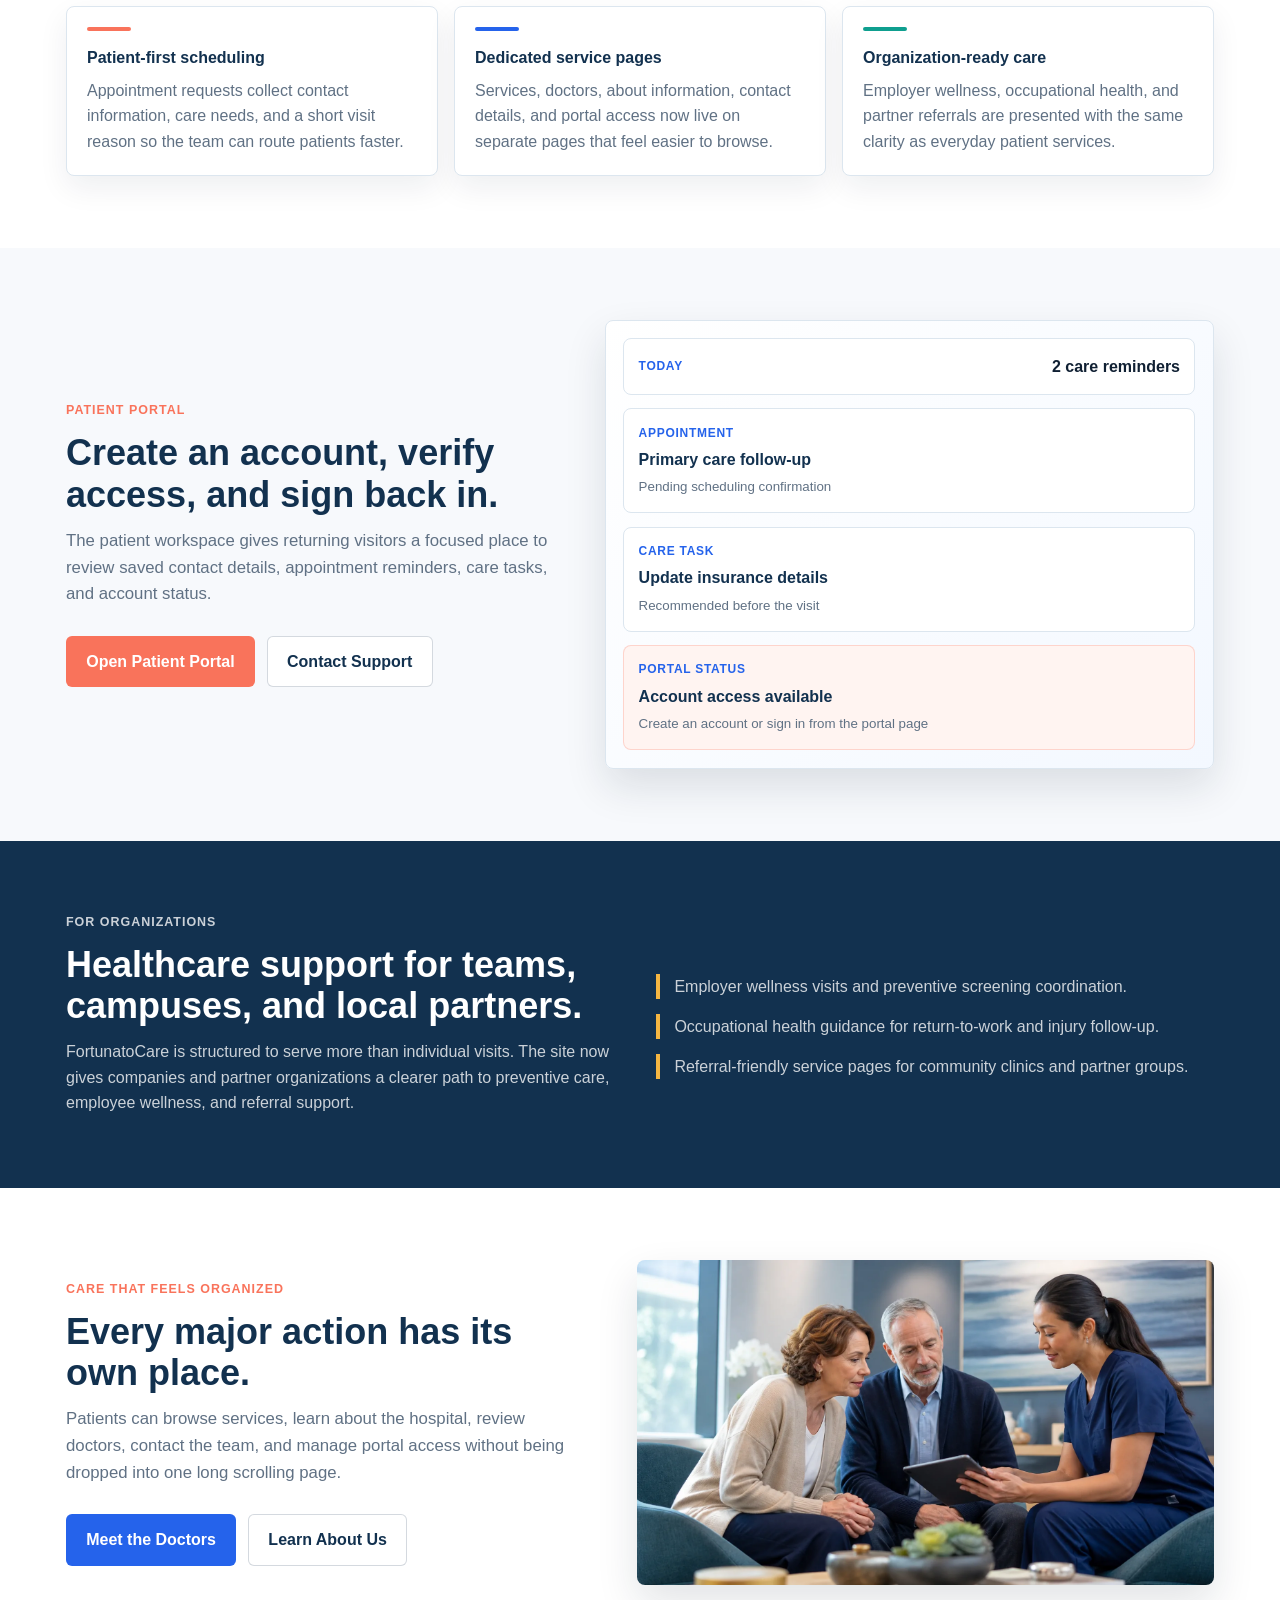
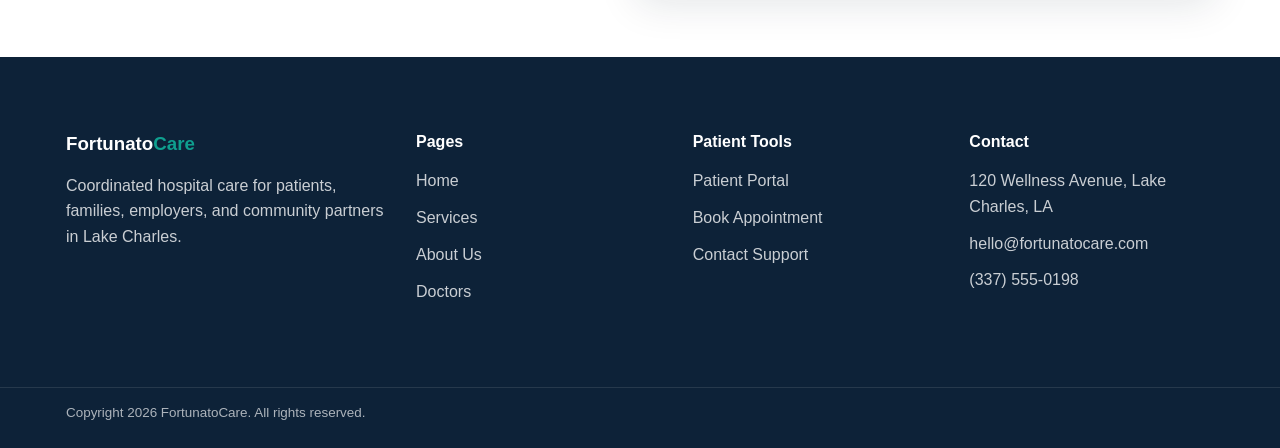
==== commit 3dee86d8: "Use distinct FortunatoCare site images" ====
--- a/index.html
+++ b/index.html
@@ -117,9 +117,18 @@
 
       <section class="image-strip" aria-label="FortunatoCare care environments">
         <div class="section__container image-strip__grid">
-          <img src="about.jpg" alt="Healthcare professional reviewing patient information" />
-          <img src="choose-us.webp" alt="Medical team providing patient care" />
-          <img src="doctor-2.jpeg" alt="Doctor ready to meet with a patient" />
+          <img
+            src="assets/hospital-reception.webp"
+            alt="FortunatoCare reception desk and patient support area"
+          />
+          <img
+            src="assets/care-team-planning.webp"
+            alt="Clinical team reviewing a patient care plan together"
+          />
+          <img
+            src="assets/diagnostics-lab.webp"
+            alt="FortunatoCare diagnostics lab and clinical testing equipment"
+          />
         </div>
       </section>
 
@@ -231,7 +240,10 @@
             <a class="btn btn--ghost" href="about.html">Learn About Us</a>
           </div>
         </div>
-        <img src="choose-us.webp" alt="Medical team discussing patient care" />
+        <img
+          src="assets/patient-guidance.webp"
+          alt="Clinician guiding a patient and family member through care next steps"
+        />
       </section>
     </main>
 
--- a/styles.css
+++ b/styles.css
@@ -492,31 +492,29 @@
   color: var(--white);
   background:
     linear-gradient(90deg, rgba(13, 34, 56, 0.95), rgba(18, 49, 79, 0.64)),
-    url("choose-us.webp") center / cover no-repeat;
+    url("assets/services-hero.webp") center / cover no-repeat;
 }
 
 .page-hero--about {
   background:
     linear-gradient(90deg, rgba(13, 34, 56, 0.95), rgba(18, 49, 79, 0.62)),
-    url("about.jpg") center / cover no-repeat;
+    url("assets/about-reception-hero.webp") center / cover no-repeat;
 }
 
 .page-hero--doctors {
   background:
     linear-gradient(90deg, rgba(13, 34, 56, 0.95), rgba(18, 49, 79, 0.62)),
-    url("us.jpg") center / cover no-repeat;
+    url("assets/doctors-hero.webp") center / cover no-repeat;
 }
 
 .page-hero--contact {
   background:
     linear-gradient(90deg, rgba(13, 34, 56, 0.95), rgba(18, 49, 79, 0.62)),
-    url("choose-us.webp") center / cover no-repeat;
+    url("assets/contact-support.webp") center / cover no-repeat;
 }
 
 .page-hero--portal {
-  background:
-    linear-gradient(90deg, rgba(13, 34, 56, 0.96), rgba(37, 99, 235, 0.56)),
-    url("about.jpg") center / cover no-repeat;
+  background: linear-gradient(135deg, rgba(13, 34, 56, 0.98), rgba(37, 99, 235, 0.66));
 }
 
 .page-hero__content {
